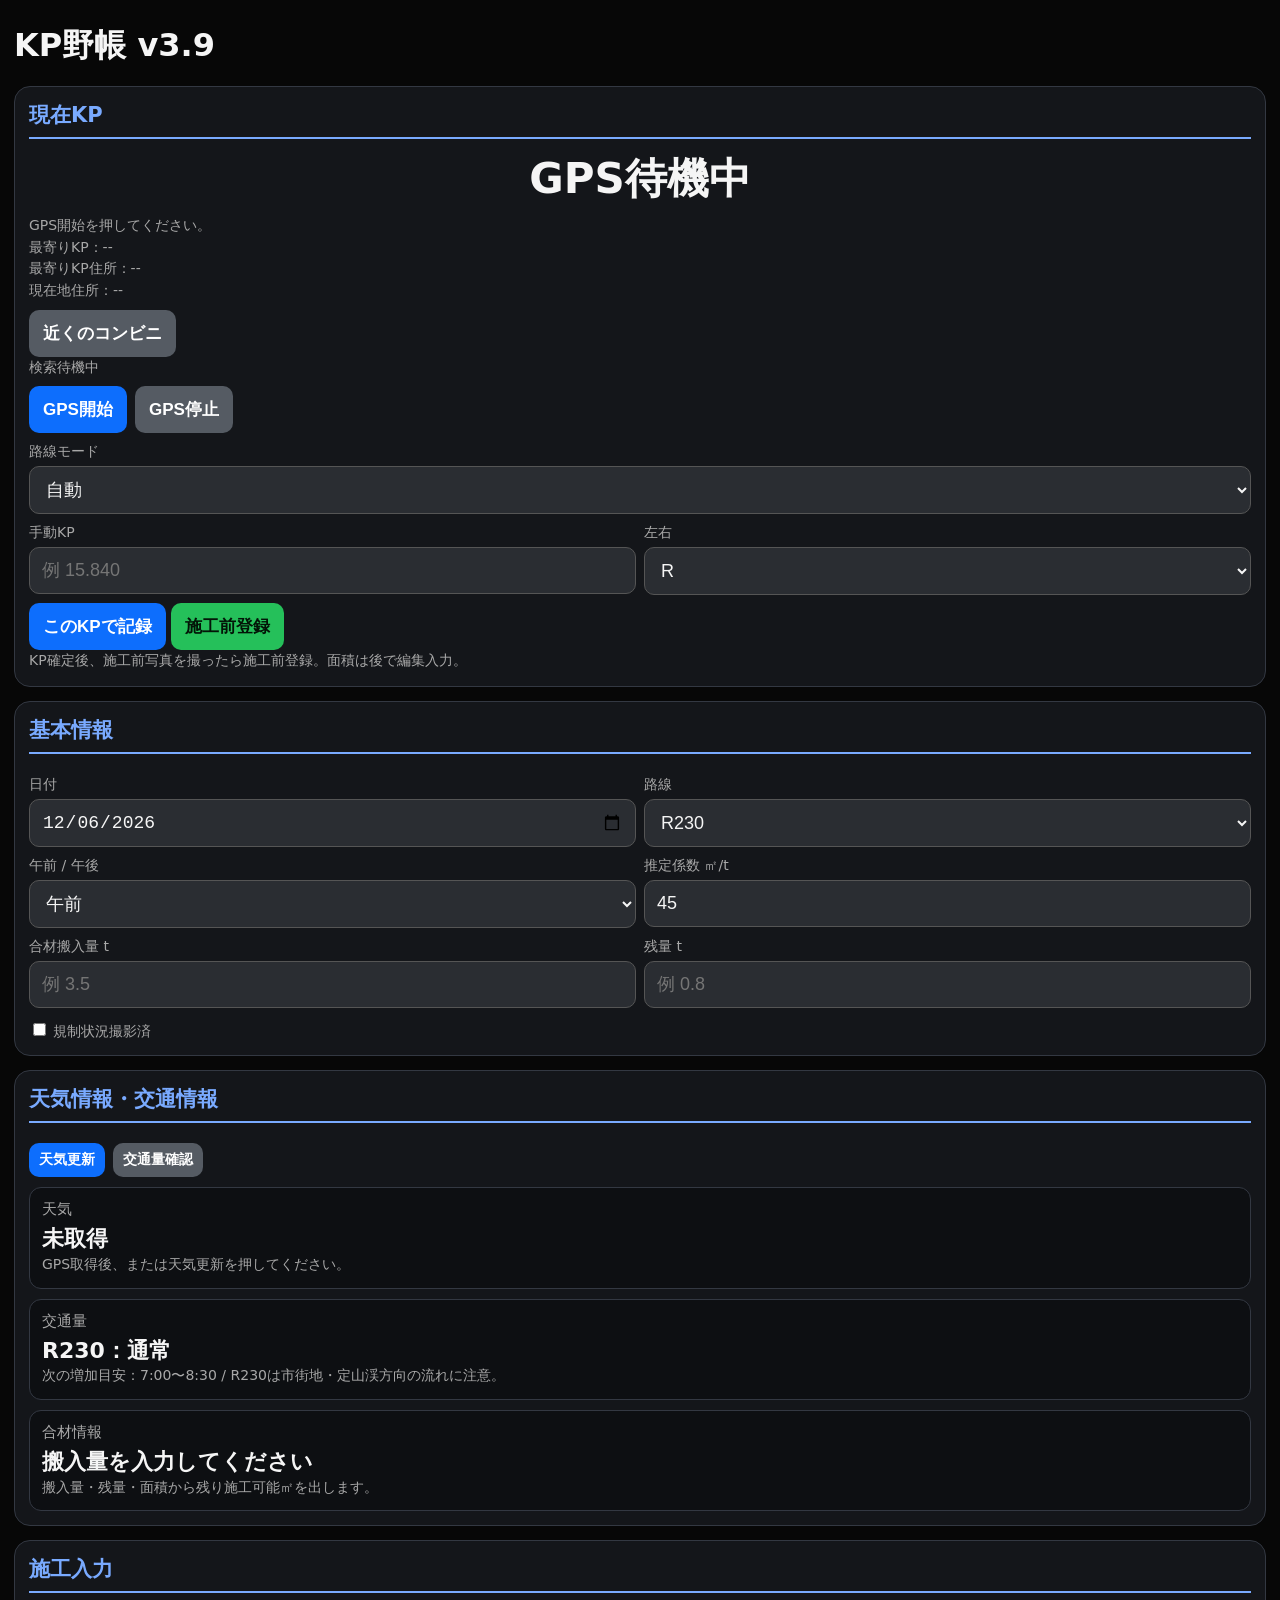
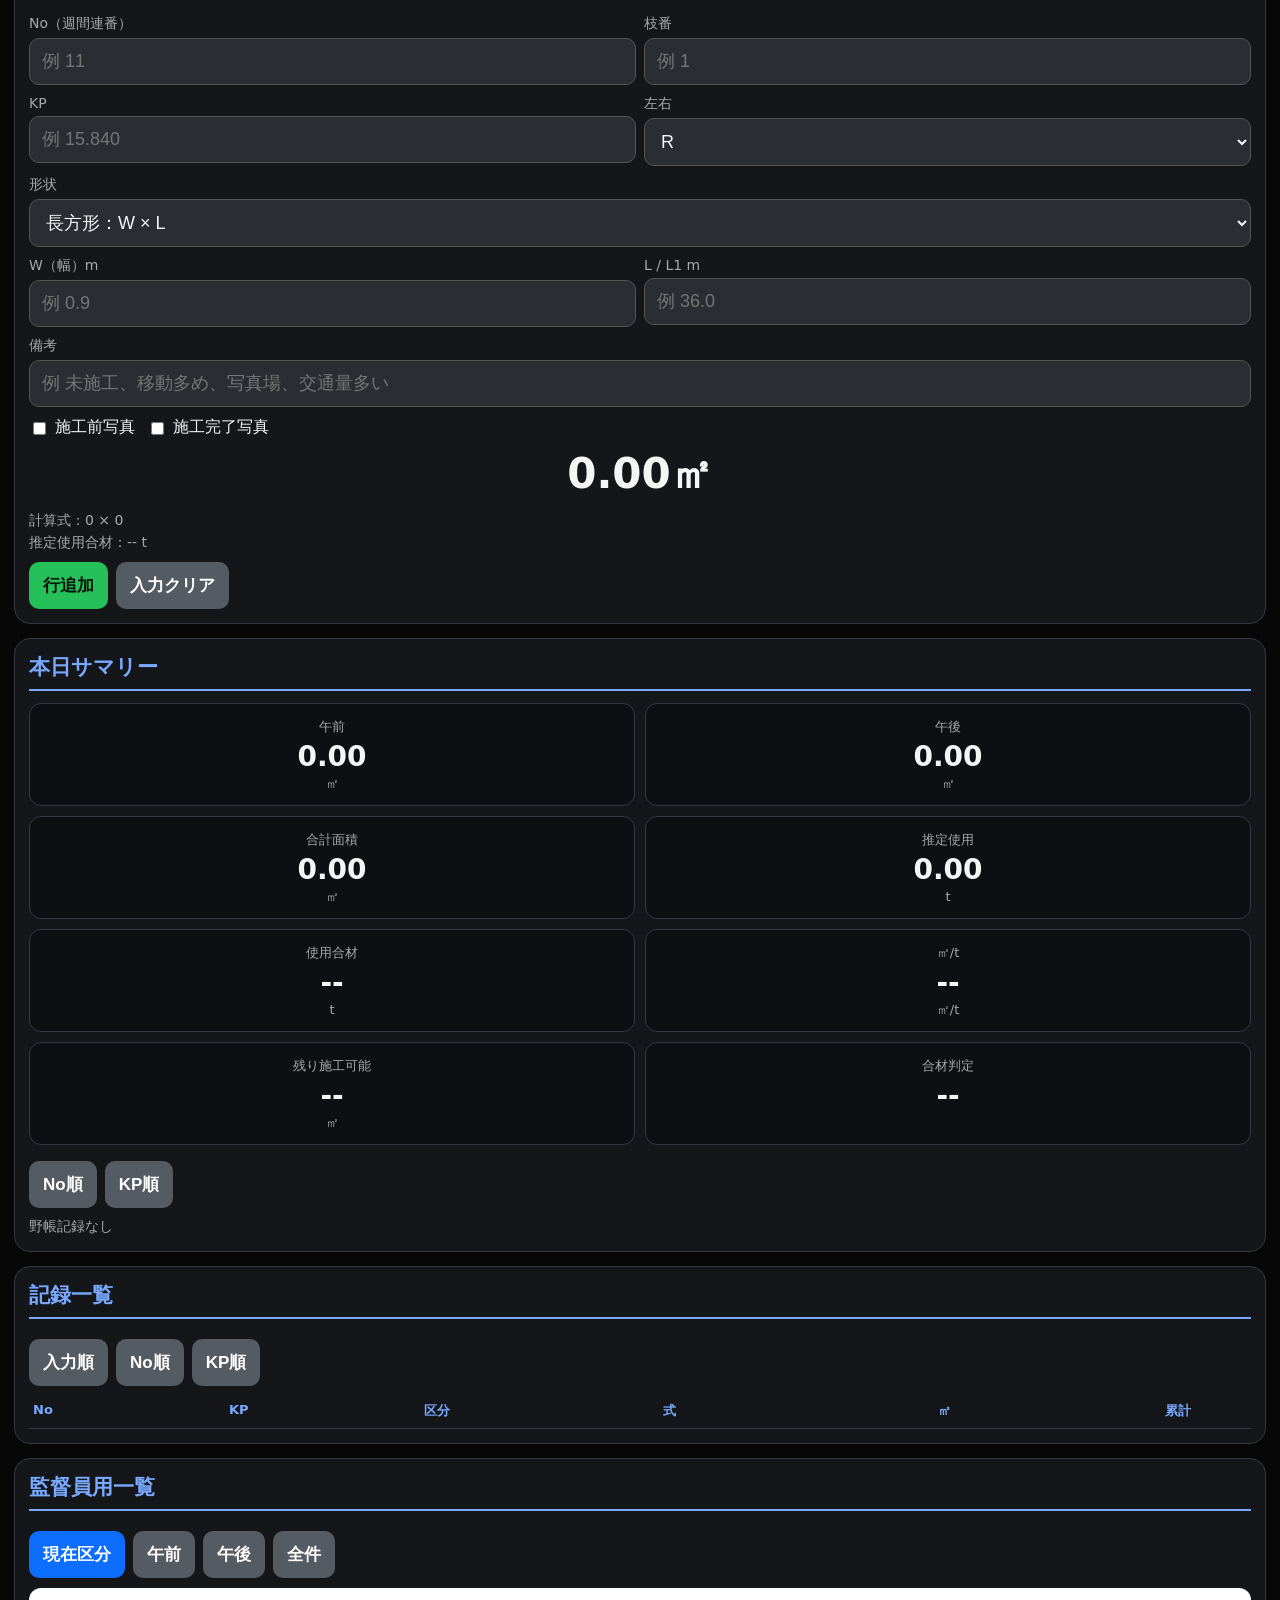
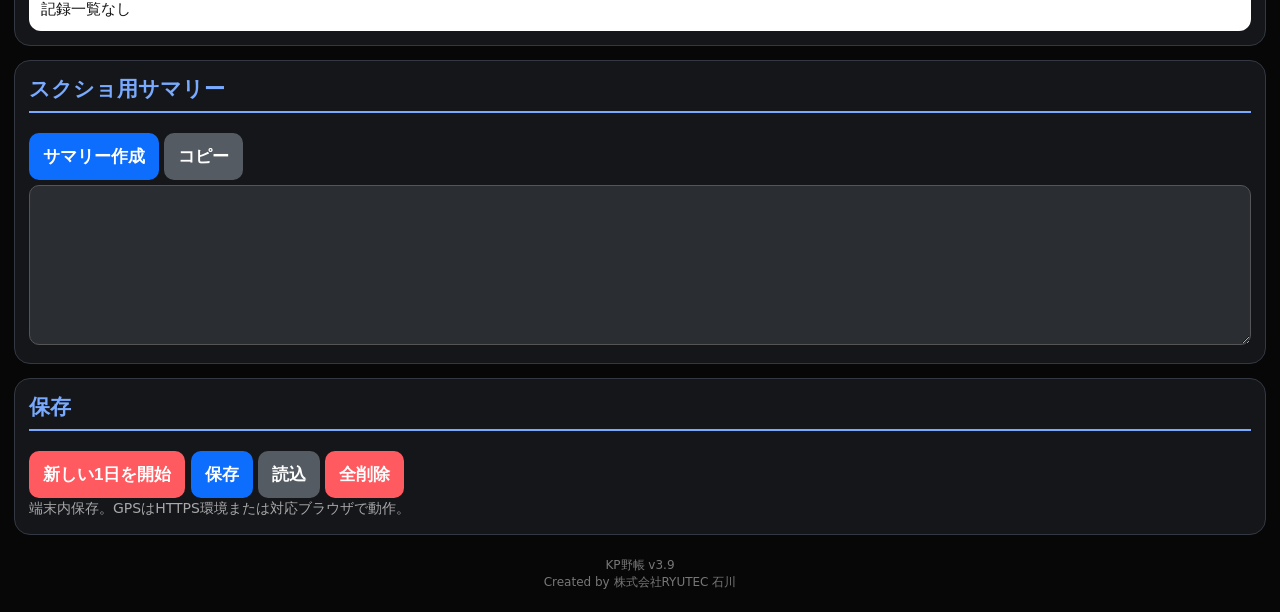
==== index.html @ 040a90b6 "Add manual new day reset for v3.9" ====
<!DOCTYPE html>
<html lang="ja">
<head>
<meta charset="UTF-8">
<meta name="viewport" content="width=device-width, initial-scale=1.0">
<title>KP野帳 v3.9</title>
<style>
:root{
  --bg:#070707; --card:#14161a; --text:#f5f5f5; --muted:#a8a8a8;
  --blue:#79aaff; --green:#25c05a; --red:#ff5a5f; --gray:#555b63; --line:#333842;
  --warn:#f6c343;
}
*{box-sizing:border-box}
body{margin:0;padding:14px;background:var(--bg);color:var(--text);font-family:system-ui,-apple-system,"Segoe UI",sans-serif}
h1{font-size:32px;margin:10px 0 18px}
h2{font-size:21px;color:var(--blue);border-bottom:2px solid var(--blue);padding-bottom:8px;margin:0 0 12px}
.card{background:var(--card);border:1px solid var(--line);border-radius:16px;padding:14px;margin-bottom:14px}
label{display:block;color:var(--muted);font-size:14px;margin-top:10px}
input,select,textarea{width:100%;padding:12px;margin-top:5px;border-radius:10px;border:1px solid #555;background:#2a2d32;color:var(--text);font-size:18px}
button{border:0;border-radius:10px;padding:12px 14px;font-size:17px;font-weight:700;color:#fff;background:#0d6efd;margin-top:8px}
.btn-green{background:var(--green);color:#031407}.btn-red{background:var(--red)}.btn-gray{background:var(--gray)}
.row{display:flex;gap:8px}.row>div{flex:1}
.big{font-size:42px;font-weight:900;text-align:center;margin:8px 0}
.sub{font-size:14px;color:var(--muted);line-height:1.55}
.warn{background:#3a3008;border:1px solid #7e6a12;color:#ffe28a;padding:10px;border-radius:10px;margin-top:8px}
.summary-grid{display:grid;grid-template-columns:1fr 1fr;gap:10px}
.box{background:#0d0f12;border:1px solid var(--line);border-radius:12px;padding:12px;text-align:center}
.box span{font-size:13px;color:var(--muted)}.box b{display:block;font-size:28px;margin-top:4px}
table{width:100%;border-collapse:collapse;font-size:13px;margin-top:8px}
th,td{border-bottom:1px solid var(--line);padding:8px 4px;text-align:left;vertical-align:top}
th{color:var(--blue)}.right{text-align:right}
.credit{text-align:center;color:#777;font-size:12px;margin:22px 0 6px}
textarea{min-height:160px;font-size:14px}

.sheet-toolbar{display:flex;gap:8px;flex-wrap:wrap;margin:8px 0}
.sheet-line{background:#0d0f12;border:1px solid var(--line);border-radius:10px;padding:8px 10px;margin:6px 0;font-size:16px;line-height:1.35}
.sheet-line b{font-size:18px;color:var(--blue)}
.sheet-meta{font-size:13px;color:var(--muted)}

.photo-checks{display:flex;gap:12px;flex-wrap:wrap;margin-top:10px}
.photo-checks label{display:flex;align-items:center;gap:6px;margin-top:0;font-size:16px;color:var(--text)}
.list-photo-checks{margin-top:6px;gap:10px}
.list-photo-checks label{font-size:13px;color:var(--text)}
.photo-badge{display:inline-block;border-radius:8px;padding:2px 6px;font-size:12px;margin-top:4px}
.photo-ok{background:#11391f;color:#8cffaa;border:1px solid #256d39}
.photo-warn{background:#3a3008;color:#ffe28a;border:1px solid #7e6a12}
.photo-ng{background:#3a1111;color:#ffb0b0;border:1px solid #7e2222}

.supervisor-sheet{background:#fff;color:#111;border-radius:12px;padding:12px;margin-top:10px;font-size:15px}
.supervisor-sheet table{color:#111;background:#fff;font-size:14px}
.supervisor-sheet th{color:#111;border-bottom:2px solid #333}
.supervisor-sheet td{border-bottom:1px solid #ddd;color:#111}
.supervisor-title{font-size:20px;font-weight:900;margin-bottom:8px}
.supervisor-total{font-size:22px;font-weight:900;text-align:right;margin-top:10px}
.status-started{background:#112b3a;color:#9ee7ff;border:1px solid #245b78}

.brain-panel{background:#0d0f12;border:1px solid var(--line);border-radius:12px;padding:12px;margin-top:10px}
.brain-title{font-size:15px;color:var(--muted);margin-bottom:5px}
.brain-main{font-size:22px;font-weight:800;line-height:1.35}
.brain-alert{background:#3a3008;border:1px solid #7e6a12;color:#ffe28a;border-radius:10px;padding:8px;margin-top:8px;font-size:15px}
.brain-ok{background:#11391f;border:1px solid #256d39;color:#8cffaa;border-radius:10px;padding:8px;margin-top:8px;font-size:15px}
.small-btn{font-size:14px;padding:8px 10px}
.edit-status{display:none;background:#08233a;border:1px solid #1f6aa5;color:#bfe4ff;padding:10px;border-radius:10px;margin:10px 0;font-weight:700;line-height:1.5}
.edit-status small{display:block;color:#e7f5ff;font-weight:500;margin-top:4px}
.edit-row{outline:2px solid var(--warn);background:#2a250f}
</style>
</head>
<body>

<h1>KP野帳 v3.9</h1>

<div class="card">
  <h2>現在KP</h2>
  <div class="big" id="currentKp">GPS待機中</div>
  <div class="sub" id="gpsInfo">GPS開始を押してください。</div>
  <div class="sub" id="nearestInfo">最寄りKP：--</div>
  <div class="sub" id="nearestAddr">最寄りKP住所：--</div>
  <div class="sub" id="currentAddr">現在地住所：--</div>
  <button class="btn-gray" onclick="findConvenienceStores()">近くのコンビニ</button><div class="sub" id="convResults">検索待機中</div>
  <div id="gpsWarn" class="warn" style="display:none"></div>
  <div class="row">
    <button onclick="startGps()">GPS開始</button>
    <button class="btn-gray" onclick="stopGps()">GPS停止</button>
  </div>
  <label>路線モード</label>
  <select id="routeMode" onchange="saveData(false)">
    <option value="auto">自動</option>
    <option value="R230">R230固定</option>
    <option value="R453">R453固定</option>
  </select>
  <div class="row">
    <div><label>手動KP</label><input id="currentKpInput" type="number" step="0.001" placeholder="例 15.840"></div>
    <div><label>左右</label><select id="currentSide"><option>R</option><option>L</option><option>中央</option><option>-</option></select></div>
  </div>
  <button onclick="useCurrentKp()">このKPで記録</button>
  <button class="btn-green" onclick="startWorkRecord()">施工前登録</button>
  <div class="sub">KP確定後、施工前写真を撮ったら施工前登録。面積は後で編集入力。</div>
</div>

<div class="card">
  <h2>基本情報</h2>
  <div class="row">
    <div><label>日付</label><input id="date" type="date"></div>
    <div><label>路線</label><select id="route" onchange="updateTrafficBrain();saveData(false)"><option>R230</option><option>R453</option><option>その他</option></select></div>
  </div>
  <div class="row">
    <div><label>午前 / 午後</label><select id="session"><option>午前</option><option>午後</option></select></div>
    <div><label>推定係数 ㎡/t</label><input id="rate" type="number" step="0.1" value="45" oninput="calcArea();render();"></div>
  </div>
  <div class="row">
    <div><label>合材搬入量 t</label><input id="inTon" type="number" step="0.01" placeholder="例 3.5" oninput="render()"></div>
    <div><label>残量 t</label><input id="leftTon" type="number" step="0.01" placeholder="例 0.8" oninput="render()"></div>
  </div>
  <label><input id="regPhoto" type="checkbox" style="width:auto"> 規制状況撮影済</label>
</div>

<div class="card">
  <h2>天気情報・交通情報</h2>
  <div class="row">
    <button class="small-btn" onclick="updateWeather()">天気更新</button>
    <button class="btn-gray small-btn" onclick="updateTrafficBrain()">交通量確認</button>
  </div>
  <div class="brain-panel">
    <div class="brain-title">天気</div>
    <div class="brain-main" id="weatherNow">未取得</div>
    <div class="sub" id="weatherHourly">GPS取得後、または天気更新を押してください。</div>
    <div id="weatherAdvice"></div>
  </div>
  <div class="brain-panel">
    <div class="brain-title">交通量</div>
    <div class="brain-main" id="trafficNow">未確認</div>
    <div class="sub" id="trafficAdvice">R230/R453の時間帯目安を表示します。</div>
  </div>
  <div class="brain-panel">
    <div class="brain-title">合材情報</div>
    <div class="brain-main" id="materialBrain">搬入量を入力してください</div>
    <div class="sub" id="materialAdvice">推定使用・搬入量・残量から現状を確認します。</div>
  </div>
</div>

<div class="card">
  <h2>施工入力</h2>
  <div id="editStatus" class="edit-status"></div>
  <div class="row">
    <div><label>No（週間連番）</label><input id="no" type="number" placeholder="例 11"></div>
    <div><label>枝番</label><input id="branch" type="number" placeholder="例 1"></div>
  </div>
  <div class="row">
    <div><label>KP</label><input id="kp" type="number" step="0.001" placeholder="例 15.840"></div>
    <div><label>左右</label><select id="side"><option>R</option><option>L</option><option>中央</option><option>-</option></select></div>
  </div>
  <label>形状</label>
  <select id="shape" onchange="shapeChanged();calcArea();">
    <option value="rect">長方形：W × L</option>
    <option value="trap">台形：W × (L1 + L2) ÷ 2</option>
    <option value="tri">三角形：W × L ÷ 2</option>
    <option value="manual">直接入力</option>
  </select>

  <div id="dimWrap">
    <div class="row">
      <div><label>W（幅）m</label><input id="w" type="number" step="0.01" placeholder="例 0.9" oninput="calcArea()"></div>
      <div><label>L / L1 m</label><input id="l1" type="number" step="0.01" placeholder="例 36.0" oninput="calcArea()"></div>
    </div>
    <div id="l2Wrap"><label>L2 m（台形用）</label><input id="l2" type="number" step="0.01" placeholder="例 2.7" oninput="calcArea()"></div>
  </div>

  <div id="manualWrap" style="display:none">
    <label>面積 ㎡</label><input id="manualArea" type="number" step="0.01" placeholder="例 12.34" oninput="calcArea()">
  </div>

  <label>備考</label><input id="memo" placeholder="例 未施工、移動多め、写真場、交通量多い">
  <div class="photo-checks">
    <label><input id="photoBefore" type="checkbox" style="width:auto"> 施工前写真</label>
    <label><input id="photoAfter" type="checkbox" style="width:auto"> 施工完了写真</label>
  </div>

  <div class="big" id="areaView">0.00㎡</div>
  <div class="sub" id="formulaView">計算式：--</div>
  <div class="sub" id="estView">推定使用合材：-- t</div>

  <div class="row">
    <button class="btn-green" id="addBtn" onclick="addItem()">行追加</button>
    <button class="btn-gray" id="cancelEditBtn" onclick="cancelEdit()" style="display:none">編集取消</button>
    <button class="btn-gray" onclick="clearEntry()">入力クリア</button>
  </div>
</div>

<div class="card">
  <h2>本日サマリー</h2>
  <div class="summary-grid">
    <div class="box"><span>午前</span><b id="amArea">0.00</b><span>㎡</span></div>
    <div class="box"><span>午後</span><b id="pmArea">0.00</b><span>㎡</span></div>
    <div class="box"><span>合計面積</span><b id="totalArea">0.00</b><span>㎡</span></div>
    <div class="box"><span>推定使用</span><b id="estTon">0.00</b><span>t</span></div>
    <div class="box"><span>使用合材</span><b id="usedTon">--</b><span>t</span></div>
    <div class="box"><span>㎡/t</span><b id="m2perTon">--</b><span>㎡/t</span></div>
    <div class="box"><span>残り施工可能</span><b id="remainArea">--</b><span>㎡</span></div>
    <div class="box"><span>合材判定</span><b id="materialJudge">--</b><span></span></div>
  </div>
  <div class="sheet-toolbar">
    <button class="btn-gray" onclick="sortItems('no');makeBigSheet()">No順</button>
    <button class="btn-gray" onclick="sortItems('kp');makeBigSheet()">KP順</button>
  </div>
  <div id="bigSheet" class="sub">野帳記録なし</div>
</div>

<div class="card">
  <h2>記録一覧</h2>
  <div class="row">
    <button class="btn-gray" onclick="sortItems('input')">入力順</button>
    <button class="btn-gray" onclick="sortItems('no')">No順</button>
    <button class="btn-gray" onclick="sortItems('kp')">KP順</button>
  </div>
  <table>
    <thead><tr><th>No</th><th>KP</th><th>区分</th><th>式</th><th class="right">㎡</th><th class="right">累計</th><th></th></tr></thead>
    <tbody id="tbody"></tbody>
  </table>
</div>



<div class="card">
  <h2>監督員用一覧</h2>
  <div class="sheet-toolbar">
    <button onclick="makeSupervisorSheet('current')">現在区分</button>
    <button class="btn-gray" onclick="makeSupervisorSheet('am')">午前</button>
    <button class="btn-gray" onclick="makeSupervisorSheet('pm')">午後</button>
    <button class="btn-gray" onclick="makeSupervisorSheet('all')">全件</button>
  </div>
  <div id="supervisorSheet" class="supervisor-sheet">記録一覧なし</div>
</div>

<div class="card">
  <h2>スクショ用サマリー</h2>
  <button onclick="makeSummary()">サマリー作成</button>
  <button class="btn-gray" onclick="copySummary()">コピー</button>
  <textarea id="summaryText"></textarea>
</div>

<div class="card">
  <h2>保存</h2>
  <button class="btn-red" onclick="startNewDay()">新しい1日を開始</button>
  <button onclick="saveData()">保存</button>
  <button class="btn-gray" onclick="loadData()">読込</button>
  <button class="btn-red" onclick="resetData()">全削除</button>
  <div class="sub">端末内保存。GPSはHTTPS環境または対応ブラウザで動作。</div>
</div>

<div class="credit">
  KP野帳 v3.9<br>
  Created by 株式会社RYUTEC 石川
</div>

<script>
// =========================
// KP座標データ
// ここに前に動いたKPアプリの byRoute データを貼る
// 形式例：{kp: 10.78, lat: 43.000000, lon: 141.000000}
// =========================
const byRoute = {"国道230号":[{"kp":0.0,"lat":43.06191110999998,"lon":141.3509421,"addr":"札幌市中央区北一条西"},{"kp":0.1,"lat":43.06175111,"lon":141.3497342,"addr":"札幌市中央区北一条西"},{"kp":0.2,"lat":43.0615781,"lon":141.3485293,"addr":"札幌市中央区北一条西"},{"kp":0.3,"lat":43.06142009999999,"lon":141.3473204,"addr":"札幌市中央区北一条西"},{"kp":0.4,"lat":43.06126008999998,"lon":141.3461125,"addr":"札幌市中央区北一条西"},{"kp":0.5,"lat":43.06116307999999,"lon":141.3449117,"addr":"札幌市中央区北一条西"},{"kp":0.6,"lat":43.06100007999997,"lon":141.3437038,"addr":"札幌市中央区北一条西"},{"kp":0.7,"lat":43.06084307999997,"lon":141.3424949,"addr":"札幌市中央区北一条西"},{"kp":0.8,"lat":43.06065707000001,"lon":141.341294,"addr":"札幌市中央区北一条西"},{"kp":0.9,"lat":43.06010513000003,"lon":141.341035,"addr":"札幌市中央区北一条西"},{"kp":1.0,"lat":43.05933321999999,"lon":141.341234,"addr":"札幌市中央区大通西"},{"kp":1.1,"lat":43.05843631,"lon":141.3412981,"addr":"札幌市中央区大通西"},{"kp":1.2,"lat":43.05754740999999,"lon":141.3414881,"addr":"札幌市中央区南一条西"},{"kp":1.3,"lat":43.05666050999999,"lon":141.3416991,"addr":"札幌市中央区南一条西"},{"kp":1.4,"lat":43.05577461000003,"lon":141.3419141,"addr":"札幌市中央区南二条西"},{"kp":1.5,"lat":43.05488670999998,"lon":141.3421192,"addr":"札幌市中央区南三条西"},{"kp":1.6,"lat":43.0539928,"lon":141.3422632,"addr":"札幌市中央区南四条西"},{"kp":1.7,"lat":43.05309790000002,"lon":141.3423902,"addr":"札幌市中央区南五条西"},{"kp":1.8,"lat":43.05219999999999,"lon":141.3424703,"addr":"札幌市中央区南六条西"},{"kp":1.9,"lat":43.05134709,"lon":141.3423623,"addr":"札幌市中央区南六条西"},{"kp":2.0,"lat":43.05087414,"lon":141.3424043,"addr":"札幌市中央区南七条西"},{"kp":2.1,"lat":43.04952829,"lon":141.3425504,"addr":"札幌市中央区南八条西"},{"kp":2.2,"lat":43.04863238000001,"lon":141.3426534,"addr":"札幌市中央区南八条西"},{"kp":2.3,"lat":43.04773448000002,"lon":141.3427425,"addr":"札幌市中央区南九条西"},{"kp":2.4,"lat":43.04683757999999,"lon":141.3428424999999,"addr":"札幌市中央区南九条西"},{"kp":2.5,"lat":43.04593968,"lon":141.3429435,"addr":"札幌市中央区南十条西"},{"kp":2.6,"lat":43.04504378000001,"lon":141.3430605,"addr":"札幌市中央区南十一条西"},{"kp":2.7,"lat":43.04414987000003,"lon":141.3431976,"addr":"札幌市中央区南十一条西"},{"kp":2.8,"lat":43.04325397,"lon":141.3433106,"addr":"札幌市中央区南十二条西"},{"kp":2.9,"lat":43.04235707000001,"lon":141.3434266,"addr":"札幌市中央区南十三条西"},{"kp":3.0,"lat":43.04189111999999,"lon":141.3434867,"addr":"札幌市中央区南十三条西"},{"kp":3.1,"lat":43.04054526999998,"lon":141.3436427000001,"addr":"札幌市中央区南十四条西"},{"kp":3.2,"lat":43.03964835999999,"lon":141.3437487,"addr":"札幌市中央区南十五条西"},{"kp":3.3,"lat":43.03875246000001,"lon":141.3438678,"addr":"札幌市中央区南十五条西"},{"kp":3.4,"lat":43.03785755999998,"lon":141.3439948,"addr":"札幌市中央区南十六条西"},{"kp":3.5,"lat":43.03696065999999,"lon":141.3441047999999,"addr":"札幌市中央区南十七条西"},{"kp":3.6,"lat":43.03606376000001,"lon":141.3442079,"addr":"札幌市中央区南十七条西"},{"kp":3.7,"lat":43.03516784999998,"lon":141.3443239,"addr":"札幌市中央区南十八条西"},{"kp":3.8,"lat":43.03427295,"lon":141.3444429,"addr":"札幌市中央区南十九条西"},{"kp":3.9,"lat":43.03337605,"lon":141.344549,"addr":"札幌市中央区南十九条西"},{"kp":4.0,"lat":43.03248314999998,"lon":141.344665,"addr":"札幌市中央区南二十条西"},{"kp":4.1,"lat":43.03158725,"lon":141.344772,"addr":"札幌市中央区南二十一条西"},{"kp":4.2,"lat":43.03069134000001,"lon":141.3448981000001,"addr":"札幌市中央区南二十一条西"},{"kp":4.3,"lat":43.02979543999999,"lon":141.3450061,"addr":"札幌市中央区南二十二条西"},{"kp":4.4,"lat":43.02889954,"lon":141.3451281,"addr":"札幌市中央区南二十三条西"},{"kp":4.5,"lat":43.02800364000001,"lon":141.3452472,"addr":"札幌市中央区南二十三条西"},{"kp":4.6,"lat":43.02710673000002,"lon":141.3453482,"addr":"札幌市中央区南二十四条西"},{"kp":4.7,"lat":43.02620982999999,"lon":141.3454542,"addr":"札幌市中央区南二十五条西"},{"kp":4.8,"lat":43.02531293000001,"lon":141.3455662,"addr":"札幌市中央区南二十五条西"},{"kp":4.9,"lat":43.02441702999998,"lon":141.3456773,"addr":"札幌市中央区南二十六条西"},{"kp":5.0,"lat":43.02353311999998,"lon":141.3457843,"addr":"札幌市中央区南二十七条西"},{"kp":5.1,"lat":43.02263622,"lon":141.3458963,"addr":"札幌市中央区南二十七条西"},{"kp":5.2,"lat":43.02174032000001,"lon":141.3460083999999,"addr":"札幌市中央区南二十八条西"},{"kp":5.3,"lat":43.02084342000002,"lon":141.3461094,"addr":"札幌市中央区南二十九条西"},{"kp":5.4,"lat":43.01994651999999,"lon":141.3462154,"addr":"札幌市中央区南二十九条西"},{"kp":5.5,"lat":43.01905061,"lon":141.3463345,"addr":"札幌市中央区南三十条西"},{"kp":5.6,"lat":43.01815371000001,"lon":141.3464395,"addr":"札幌市中央区南三十条西"},{"kp":5.7,"lat":43.01725780999999,"lon":141.3465585,"addr":"札幌市中央区南三十条西"},{"kp":5.8,"lat":43.01636191,"lon":141.3466746,"addr":"札幌市南区南三十一条西"},{"kp":5.9,"lat":43.01546700000002,"lon":141.3467986,"addr":"札幌市南区南三十二条西"},{"kp":6.0,"lat":43.01500004999999,"lon":141.3467936,"addr":"札幌市南区南三十三条西"},{"kp":6.1,"lat":43.01369819000003,"lon":141.3463177,"addr":"札幌市南区南三十三条西"},{"kp":6.2,"lat":43.01282127000001,"lon":141.3460378,"addr":"札幌市南区南三十四条西"},{"kp":6.3,"lat":43.01194636,"lon":141.3457498,"addr":"札幌市南区南三十四条西"},{"kp":6.4,"lat":43.01107145,"lon":141.3454619000001,"addr":"札幌市南区南三十五条西"},{"kp":6.5,"lat":43.01019853999999,"lon":141.345164,"addr":"札幌市南区南三十五条西"},{"kp":6.6,"lat":43.00932562999999,"lon":141.344867,"addr":"札幌市南区南三十六条西"},{"kp":6.7,"lat":43.00844971999998,"lon":141.3445811,"addr":"札幌市南区南三十七条西"},{"kp":6.8,"lat":43.00757680000002,"lon":141.3442822,"addr":"札幌市南区南三十七条西"},{"kp":6.9,"lat":43.00670189000001,"lon":141.3439932,"addr":"札幌市南区南三十七条西"},{"kp":7.0,"lat":43.00583398000002,"lon":141.3437143,"addr":"札幌市南区南三十八条西"},{"kp":7.1,"lat":43.00495906999997,"lon":141.3434244,"addr":"札幌市南区南三十九条西"},{"kp":7.2,"lat":43.00408816000002,"lon":141.3431204,"addr":"札幌市南区南三十九条西"},{"kp":7.3,"lat":43.00330023000001,"lon":141.3425495,"addr":"札幌市南区川沿一条"},{"kp":7.4,"lat":43.00268828000002,"lon":141.3416556,"addr":"札幌市南区川沿一条"},{"kp":7.5,"lat":43.00204534000002,"lon":141.3408317,"addr":"札幌市南区川沿一条"},{"kp":7.6,"lat":43.00142339000004,"lon":141.3399458,"addr":"札幌市南区川沿一条"},{"kp":7.7,"lat":43.00078644000001,"lon":141.3390799,"addr":"札幌市南区川沿一条"},{"kp":7.8,"lat":43.0000675,"lon":141.338344,"addr":"札幌市南区川沿一条"},{"kp":7.9,"lat":42.99929858,"lon":141.3377061,"addr":"札幌市南区川沿一条"},{"kp":8.0,"lat":42.99849964999997,"lon":141.3371882,"addr":"札幌市南区川沿二条"},{"kp":8.1,"lat":42.99765773000001,"lon":141.3367533,"addr":"札幌市南区川沿二条"},{"kp":8.2,"lat":42.99679682,"lon":141.3363953,"addr":"札幌市南区川沿三条"},{"kp":8.3,"lat":42.99593390999999,"lon":141.3360464,"addr":"札幌市南区川沿三条"},{"kp":8.4,"lat":42.99505999000002,"lon":141.3357525,"addr":"札幌市南区川沿四条"},{"kp":8.5,"lat":42.99418607999998,"lon":141.3354584999999,"addr":"札幌市南区川沿四条"},{"kp":8.6,"lat":42.99333216999999,"lon":141.3351066,"addr":"札幌市南区川沿五条"},{"kp":8.7,"lat":42.99245726000002,"lon":141.3348157,"addr":"札幌市南区川沿五条"},{"kp":8.8,"lat":42.99158135,"lon":141.3345347,"addr":"札幌市南区川沿五条"},{"kp":8.9,"lat":42.99069444000001,"lon":141.3343258,"addr":"札幌市南区川沿六条"},{"kp":9.0,"lat":42.99021648999999,"lon":141.3342648,"addr":"札幌市南区川沿六条"},{"kp":9.1,"lat":42.98886763000002,"lon":141.3343119,"addr":"札幌市南区川沿六条"},{"kp":9.2,"lat":42.98797473,"lon":141.3344609,"addr":"札幌市南区川沿六条"},{"kp":9.3,"lat":42.98708883,"lon":141.3346829,"addr":"札幌市南区川沿八条"},{"kp":9.4,"lat":42.98620493000001,"lon":141.3349139,"addr":"札幌市南区川沿八条"},{"kp":9.5,"lat":42.98532003000001,"lon":141.335136,"addr":"札幌市南区川沿九条"},{"kp":9.6,"lat":42.98443212000001,"lon":141.335338,"addr":"札幌市南区川沿十条"},{"kp":9.7,"lat":42.98354622000001,"lon":141.335551,"addr":"札幌市南区川沿十条"},{"kp":9.8,"lat":42.98265832,"lon":141.335754,"addr":"札幌市南区川沿十一条"},{"kp":9.9,"lat":42.98177342000001,"lon":141.33598,"addr":"札幌市南区川沿十一条"},{"kp":10.0,"lat":42.98130147000001,"lon":141.3360941,"addr":"札幌市南区川沿十二条"},{"kp":10.1,"lat":42.97997362000001,"lon":141.3364291,"addr":"札幌市南区川沿十二条"},{"kp":10.2,"lat":42.97908772000001,"lon":141.3366491,"addr":"札幌市南区川沿十三条"},{"kp":10.3,"lat":42.97818982000002,"lon":141.3367032,"addr":"札幌市南区川沿十四条"},{"kp":10.4,"lat":42.97729991000001,"lon":141.3365462,"addr":"札幌市南区川沿十四条"},{"kp":10.5,"lat":42.97645699000001,"lon":141.3361203,"addr":"札幌市南区川沿十五条"},{"kp":10.6,"lat":42.97562006999999,"lon":141.3356684,"addr":"札幌市南区川沿十五条"},{"kp":10.7,"lat":42.97477915000003,"lon":141.3352324,"addr":"札幌市南区川沿十六条"},{"kp":10.8,"lat":42.97393924000001,"lon":141.3347915,"addr":"札幌市南区川沿十六条"},{"kp":10.9,"lat":42.97309432,"lon":141.3343716,"addr":"札幌市南区川沿十七条"},{"kp":11.0,"lat":42.9722664,"lon":141.3339387,"addr":"札幌市南区川沿十八条"},{"kp":11.1,"lat":42.97142647999997,"lon":141.3334997,"addr":"札幌市南区川沿十八条"},{"kp":11.2,"lat":42.97058556999998,"lon":141.3330608,"addr":"札幌市南区川沿十八条"},{"kp":11.3,"lat":42.96973865000001,"lon":141.3326459,"addr":"札幌市石山大橋"},{"kp":11.4,"lat":42.96889572999997,"lon":141.332217,"addr":"札幌市石山大橋"},{"kp":11.5,"lat":42.96807080999998,"lon":141.331737,"addr":"札幌市南区石山一条"},{"kp":11.6,"lat":42.96739787000001,"lon":141.3309331,"addr":"札幌市南区石山一条"},{"kp":11.7,"lat":42.96692289999997,"lon":141.3299022,"addr":"札幌市南区石山一条"},{"kp":11.8,"lat":42.96662091,"lon":141.3287473000001,"addr":"札幌市南区石山一条"},{"kp":11.9,"lat":42.96631892999999,"lon":141.3275925,"addr":"札幌市南区石山一条"},{"kp":12.0,"lat":42.96587595999999,"lon":141.3265766,"addr":"札幌市南区石山一条"},{"kp":12.1,"lat":42.96521001000001,"lon":141.3257557,"addr":"札幌市南区石山一条"},{"kp":12.2,"lat":42.96449508000001,"lon":141.3250108,"addr":"札幌市南区石山一条"},{"kp":12.3,"lat":42.96378414000002,"lon":141.3242599,"addr":"札幌市南区石山一条"},{"kp":12.4,"lat":42.96322418000001,"lon":141.323309,"addr":"札幌市南区石山一条"},{"kp":12.5,"lat":42.9628622,"lon":141.3221891,"addr":"札幌市南区石山一条"},{"kp":12.6,"lat":42.96258520999998,"lon":141.3210322,"addr":"札幌市南区石山一条"},{"kp":12.7,"lat":42.96225023,"lon":141.3198953,"addr":"札幌市南区石山一条"},{"kp":12.8,"lat":42.96191424000001,"lon":141.3187574,"addr":"札幌市南区石山一条"},{"kp":12.9,"lat":42.96161425000002,"lon":141.3176025,"addr":"札幌市南区石山一条"},{"kp":13.0,"lat":42.96152925000002,"lon":141.3169736,"addr":"札幌市南区石山一条"},{"kp":13.1,"lat":42.96131723999998,"lon":141.3151577,"addr":"札幌市南区石山一条"},{"kp":13.2,"lat":42.96116123999998,"lon":141.3139508,"addr":"札幌市南区石山一条"},{"kp":13.3,"lat":42.96102122999999,"lon":141.3127399,"addr":"札幌市南区石山一条"},{"kp":13.4,"lat":42.96101121,"lon":141.311516,"addr":"札幌市南区藤野二条"},{"kp":13.5,"lat":42.96103619000003,"lon":141.3102901,"addr":"札幌市南区藤野二条"},{"kp":13.6,"lat":42.96110515999998,"lon":141.3090682,"addr":"札幌市南区藤野二条"},{"kp":13.7,"lat":42.96116212999998,"lon":141.3078453,"addr":"札幌市南区藤野二条"},{"kp":13.8,"lat":42.96121411,"lon":141.3066214,"addr":"札幌市南区藤野二条"},{"kp":13.9,"lat":42.96128408,"lon":141.3053995,"addr":"札幌市南区藤野二条"},{"kp":14.0,"lat":42.96131806000001,"lon":141.3047736,"addr":"札幌市南区藤野二条"},{"kp":14.1,"lat":42.96139701999999,"lon":141.3029387,"addr":"札幌市南区藤野二条"},{"kp":14.2,"lat":42.96144199999999,"lon":141.3017138,"addr":"札幌市南区藤野二条"},{"kp":14.3,"lat":42.96150097,"lon":141.3004909,"addr":"札幌市南区藤野二条"},{"kp":14.4,"lat":42.96156894000002,"lon":141.299269,"addr":"札幌市南区藤野二条"},{"kp":14.5,"lat":42.96161190999998,"lon":141.2980451,"addr":"札幌市南区藤野二条"},{"kp":14.6,"lat":42.96167288999999,"lon":141.2968222,"addr":"札幌市南区藤野二条"},{"kp":14.7,"lat":42.96173686000001,"lon":141.2956003,"addr":"札幌市南区藤野二条"},{"kp":14.8,"lat":42.96179583000001,"lon":141.2943774,"addr":"札幌市南区藤野二条"},{"kp":14.9,"lat":42.96183780000001,"lon":141.2931525,"addr":"札幌市南区藤野二条"},{"kp":15.0,"lat":42.96189178,"lon":141.2919346,"addr":"札幌市南区藤野二条"},{"kp":15.1,"lat":42.96196274999999,"lon":141.2907127,"addr":"札幌市南区藤野二条"},{"kp":15.2,"lat":42.96202071999999,"lon":141.2894908,"addr":"札幌市南区藤野二条"},{"kp":15.3,"lat":42.96207569000003,"lon":141.2882679,"addr":"札幌市南区藤野二条"},{"kp":15.4,"lat":42.96205367,"lon":141.287043,"addr":"札幌市南区藤野二条"},{"kp":15.5,"lat":42.96188567000001,"lon":141.2858481,"addr":"札幌市南区藤野二条"},{"kp":15.6,"lat":42.96163368000003,"lon":141.2846722,"addr":"札幌市南区藤野二条"},{"kp":15.7,"lat":42.96132168999999,"lon":141.2835223,"addr":"札幌市南区藤野二条"},{"kp":15.8,"lat":42.96105969999998,"lon":141.2823505,"addr":"札幌市南区藤野二条"},{"kp":15.9,"lat":42.96091269,"lon":141.2811476,"addr":"札幌市南区藤野二条"},{"kp":16.0,"lat":42.96090167000001,"lon":141.2799847,"addr":"札幌市南区藤野二条"},{"kp":16.1,"lat":42.96099964,"lon":141.2787668,"addr":"札幌市南区藤野二条"},{"kp":16.2,"lat":42.96109961,"lon":141.2775479,"addr":"札幌市南区藤野二条"},{"kp":16.3,"lat":42.96120158,"lon":141.276331,"addr":"札幌市南区藤野二条"},{"kp":16.4,"lat":42.96130755000002,"lon":141.275113,"addr":"札幌市南区藤野二条"},{"kp":16.5,"lat":42.96139650999999,"lon":141.2738941,"addr":"札幌市南区藤野二条"},{"kp":16.6,"lat":42.96150148,"lon":141.2726772,"addr":"札幌市南区藤野二条"},{"kp":16.7,"lat":42.96159445000001,"lon":141.2714583,"addr":"札幌市南区簾舞二条"},{"kp":16.8,"lat":42.96170542,"lon":141.2702414,"addr":"札幌市南区簾舞二条"},{"kp":16.9,"lat":42.96181139000002,"lon":141.2690245,"addr":"札幌市南区簾舞二条"},{"kp":17.0,"lat":42.96186637000001,"lon":141.2682806,"addr":"札幌市南区簾舞二条"},{"kp":17.1,"lat":42.96200732000001,"lon":141.2664527,"addr":"札幌市南区簾舞二条"},{"kp":17.2,"lat":42.96202629999998,"lon":141.2652308,"addr":"札幌市南区簾舞二条"},{"kp":17.3,"lat":42.96188528999998,"lon":141.2640199,"addr":"札幌市南区簾舞二条"},{"kp":17.4,"lat":42.96170629,"lon":141.262819,"addr":"札幌市南区簾舞二条"},{"kp":17.5,"lat":42.96152529000001,"lon":141.2616182,"addr":"札幌市南区簾舞二条"},{"kp":17.6,"lat":42.96135928000003,"lon":141.2604143,"addr":"札幌市南区簾舞二条"},{"kp":17.7,"lat":42.96117928,"lon":141.2592134,"addr":"札幌市南区簾舞二条"},{"kp":17.8,"lat":42.96098627999997,"lon":141.2580155,"addr":"札幌市南区簾舞二条"},{"kp":17.9,"lat":42.96068329000001,"lon":141.2568646,"addr":"札幌市南区簾舞"},{"kp":18.0,"lat":42.96024632000002,"lon":141.2559177,"addr":"札幌市南区簾舞"},{"kp":18.1,"lat":42.95970037000001,"lon":141.2549448,"addr":"札幌市南区簾舞"},{"kp":18.2,"lat":42.95911241,"lon":141.2540169,"addr":"札幌市南区簾舞"},{"kp":18.3,"lat":42.95852945999997,"lon":141.253083,"addr":"札幌市南区簾舞"},{"kp":18.4,"lat":42.95794649999998,"lon":141.2521491,"addr":"札幌市南区簾舞"},{"kp":18.5,"lat":42.95735855000002,"lon":141.2512212,"addr":"札幌市南区簾舞"},{"kp":18.6,"lat":42.95677359999998,"lon":141.2502883,"addr":"札幌市南区簾舞"},{"kp":18.7,"lat":42.95624064,"lon":141.2493014,"addr":"札幌市南区簾舞"},{"kp":18.8,"lat":42.95584966000003,"lon":141.2482025,"addr":"札幌市南区簾舞"},{"kp":18.9,"lat":42.95562766000001,"lon":141.2470166,"addr":"札幌市板割沢橋"},{"kp":19.0,"lat":42.95557766000002,"lon":141.2463887,"addr":"札幌市南区簾舞"},{"kp":19.1,"lat":42.95564362000001,"lon":141.2445568,"addr":"札幌市南区簾舞"},{"kp":19.2,"lat":42.95578358,"lon":141.2433459,"addr":"札幌市南区豊滝"},{"kp":19.3,"lat":42.95593453999998,"lon":141.242138,"addr":"札幌市中の沢橋"},{"kp":19.4,"lat":42.95607950999998,"lon":141.2409281,"addr":"札幌市中の沢橋"},{"kp":19.5,"lat":42.95622446999999,"lon":141.2397192,"addr":"札幌市南区豊滝"},{"kp":19.6,"lat":42.95637243,"lon":141.2385103,"addr":"札幌市南区豊滝"},{"kp":19.7,"lat":42.95652039999997,"lon":141.2373014,"addr":"札幌市南区豊滝"},{"kp":19.8,"lat":42.95666435999997,"lon":141.2360915,"addr":"札幌市南区豊滝"},{"kp":19.9,"lat":42.95680732000001,"lon":141.2348806,"addr":"札幌市新盤の沢橋"},{"kp":20.0,"lat":42.95689429999997,"lon":141.2341926,"addr":"札幌市南区豊滝"},{"kp":20.1,"lat":42.95731123000002,"lon":141.2324468,"addr":"札幌市南区豊滝"},{"kp":20.2,"lat":42.95761418000002,"lon":141.2312929,"addr":"札幌市南区豊滝"},{"kp":20.3,"lat":42.95792612000001,"lon":141.2301429,"addr":"札幌市南区豊滝"},{"kp":20.4,"lat":42.95831706000003,"lon":141.22904,"addr":"札幌市南区豊滝"},{"kp":20.5,"lat":42.95883198999999,"lon":141.2280361,"addr":"札幌市南区小金湯"},{"kp":20.6,"lat":42.95936090999999,"lon":141.2270441,"addr":"札幌市南区小金湯"},{"kp":20.7,"lat":42.95989784,"lon":141.2260602,"addr":"札幌市南区小金湯"},{"kp":20.8,"lat":42.96043475999998,"lon":141.2250762,"addr":"札幌市南区小金湯"},{"kp":20.9,"lat":42.96097069,"lon":141.2240923,"addr":"札幌市南区小金湯"},{"kp":21.0,"lat":42.96153761999999,"lon":141.2232793,"addr":"札幌市南区小金湯"},{"kp":21.1,"lat":42.96226552999998,"lon":141.2225994,"addr":"札幌市南区小金湯"},{"kp":21.2,"lat":42.96305543,"lon":141.2220144,"addr":"札幌市南区小金湯"},{"kp":21.3,"lat":42.96386632999998,"lon":141.2214804,"addr":"札幌市南区小金湯"},{"kp":21.4,"lat":42.96467324,"lon":141.2209374000001,"addr":"札幌市南区小金湯"},{"kp":21.5,"lat":42.96538315000002,"lon":141.2201924,"addr":"札幌市南区小金湯"},{"kp":21.6,"lat":42.96594406999999,"lon":141.2192425,"addr":"札幌市南区小金湯"},{"kp":21.7,"lat":42.96639701000002,"lon":141.2181835,"addr":"札幌市南区小金湯"},{"kp":21.8,"lat":42.96684794,"lon":141.2171216,"addr":"札幌市南区小金湯"},{"kp":21.9,"lat":42.96727588,"lon":141.2160487,"addr":"札幌市南区小金湯"},{"kp":22.0,"lat":42.96757382999999,"lon":141.2153607,"addr":"札幌市南区小金湯"},{"kp":22.1,"lat":42.96826673,"lon":141.2137818,"addr":"札幌市南区小金湯"},{"kp":22.2,"lat":42.96872165999999,"lon":141.2127249,"addr":"札幌市南区小金湯"},{"kp":22.3,"lat":42.96916160000003,"lon":141.211655,"addr":"札幌市南区小金湯"},{"kp":22.4,"lat":42.96954254000001,"lon":141.210547,"addr":"札幌市南区小金湯"},{"kp":22.5,"lat":42.9697255,"lon":141.2093501,"addr":"札幌市南区小金湯"},{"kp":22.6,"lat":42.96972347999999,"lon":141.2084762,"addr":"札幌市南区小金湯"},{"kp":23.0,"lat":42.96965047999998,"lon":141.2078712,"addr":"札幌市南区小金湯"},{"kp":23.1,"lat":42.96935549,"lon":141.2067164,"addr":"札幌市南区小金湯"},{"kp":23.2,"lat":42.96901451000001,"lon":141.2055815,"addr":"札幌市南区小金湯"},{"kp":23.3,"lat":42.96869351999999,"lon":141.2044366,"addr":"札幌市南区小金湯"},{"kp":23.4,"lat":42.96851252,"lon":141.2032377,"addr":"札幌市南区小金湯"},{"kp":23.5,"lat":42.96836451000002,"lon":141.2020288,"addr":"札幌市南区定山渓"},{"kp":23.6,"lat":42.96822550999999,"lon":141.2008179,"addr":"札幌市南区定山渓"},{"kp":23.7,"lat":42.96809949999999,"lon":141.199604,"addr":"札幌市南区定山渓"},{"kp":23.8,"lat":42.96804848000001,"lon":141.1983811,"addr":"札幌市南区定山渓"},{"kp":23.9,"lat":42.96811345999999,"lon":141.1971592,"addr":"札幌市南区定山渓"},{"kp":24.0,"lat":42.96819743999998,"lon":141.1965563,"addr":"札幌市南区定山渓"},{"kp":24.1,"lat":42.96849237000001,"lon":141.1947624,"addr":"札幌市南区定山渓"},{"kp":24.2,"lat":42.96876932000002,"lon":141.1935975,"addr":"札幌市南区定山渓"},{"kp":24.3,"lat":42.96908726999999,"lon":141.1924506,"addr":"札幌市南区定山渓"},{"kp":24.4,"lat":42.96943120999999,"lon":141.1913176,"addr":"札幌市南区定山渓"},{"kp":24.5,"lat":42.96974716,"lon":141.1901707,"addr":"札幌市南区定山渓"},{"kp":24.6,"lat":42.96982812999998,"lon":141.1889578000001,"addr":"札幌市南区定山渓"},{"kp":24.7,"lat":42.96959713000001,"lon":141.1877789,"addr":"札幌市南区定山渓"},{"kp":24.8,"lat":42.96925414999997,"lon":141.186645,"addr":"札幌市錦トンネル"},{"kp":24.9,"lat":42.96892517000001,"lon":141.1855041,"addr":"札幌市南区定山渓温泉東"},{"kp":25.0,"lat":42.96859818000001,"lon":141.1843622,"addr":"札幌市南区定山渓温泉東"},{"kp":25.1,"lat":42.96840717999999,"lon":141.1831714,"addr":"札幌市南区定山渓温泉東"},{"kp":25.2,"lat":42.96844615000002,"lon":141.1819515,"addr":"札幌市南区定山渓温泉東"},{"kp":25.3,"lat":42.96869210999999,"lon":141.1807785,"addr":"札幌市南区定山渓温泉東"},{"kp":25.4,"lat":42.96912303999999,"lon":141.1797016,"addr":"札幌市南区定山渓温泉東"},{"kp":25.5,"lat":42.96956497999999,"lon":141.1786337,"addr":"札幌市南区定山渓温泉東"},{"kp":25.6,"lat":42.97001191,"lon":141.1775697,"addr":"札幌市南区定山渓温泉東"},{"kp":25.7,"lat":42.97040385000001,"lon":141.1764698,"addr":"札幌市南区定山渓温泉東"},{"kp":25.8,"lat":42.97041082999999,"lon":141.1752569000001,"addr":"札幌市南区定山渓温泉東"},{"kp":25.9,"lat":42.97013084,"lon":141.174092,"addr":"札幌市白糸トンネル"},{"kp":26.0,"lat":42.96991885000001,"lon":141.1733601,"addr":"札幌市南区定山渓温泉東"},{"kp":26.1,"lat":42.96901492,"lon":141.1720033,"addr":"札幌市南区定山渓温泉東"},{"kp":26.2,"lat":42.96869893000003,"lon":141.1708674000001,"addr":"札幌市南区定山渓温泉東"},{"kp":26.3,"lat":42.96838195000002,"lon":141.1697265,"addr":"札幌市南区定山渓温泉東"},{"kp":26.4,"lat":42.96779100000001,"lon":141.1688036,"addr":"札幌市南区定山渓温泉東"},{"kp":26.5,"lat":42.96716105000001,"lon":141.1679277,"addr":"札幌市南区定山渓温泉東"},{"kp":26.6,"lat":42.96652510000003,"lon":141.1670608,"addr":"札幌市南区定山渓温泉東"},{"kp":26.7,"lat":42.96590115,"lon":141.1661779,"addr":"札幌市南区定山渓温泉東"},{"kp":26.8,"lat":42.96522321000002,"lon":141.165377,"addr":"札幌市南区定山渓温泉東"},{"kp":26.9,"lat":42.96451027000003,"lon":141.1646291,"addr":"札幌市南区定山渓温泉東"},{"kp":27.0,"lat":42.96412530999999,"lon":141.1641281,"addr":"札幌市南区定山渓温泉東"},{"kp":27.1,"lat":42.96345135000002,"lon":141.1625343,"addr":"札幌市南区定山渓温泉東"},{"kp":27.2,"lat":42.96300138,"lon":141.1614724,"addr":"札幌市南区定山渓温泉東"},{"kp":27.3,"lat":42.96255240999998,"lon":141.1604105,"addr":"札幌市南区定山渓温泉東"},{"kp":27.4,"lat":42.96205844,"lon":141.1593906,"addr":"札幌市南区定山渓温泉東"},{"kp":27.5,"lat":42.96137049999999,"lon":141.1586017,"addr":"札幌市南区定山渓温泉東"},{"kp":27.6,"lat":42.96068156000003,"lon":141.1578118,"addr":"札幌市南区定山渓温泉東"},{"kp":27.7,"lat":42.95996662999998,"lon":141.1570719,"addr":"札幌市南区定山渓"},{"kp":27.8,"lat":42.95916969999999,"lon":141.1565040000001,"addr":"札幌市南区定山渓"},{"kp":27.9,"lat":42.95840577000001,"lon":141.1558561,"addr":"札幌市南区定山渓"},{"kp":28.0,"lat":42.95804680000001,"lon":141.1554511,"addr":"札幌市南区定山渓"},{"kp":28.1,"lat":42.95704589,"lon":141.1542173,"addr":"札幌市南区定山渓"},{"kp":28.2,"lat":42.95638095000003,"lon":141.1533904,"addr":"札幌市南区定山渓"},{"kp":28.3,"lat":42.95570300000001,"lon":141.1525855,"addr":"札幌市南区定山渓"},{"kp":28.4,"lat":42.95492508000003,"lon":141.1519736,"addr":"札幌市南区定山渓"},{"kp":28.5,"lat":42.95407416000001,"lon":141.1515776,"addr":"札幌市南区定山渓"},{"kp":28.6,"lat":42.95321825000001,"lon":141.1512017,"addr":"札幌市南区定山渓"},{"kp":28.7,"lat":42.95241532,"lon":141.1506578,"addr":"札幌市南区定山渓"},{"kp":28.8,"lat":42.95174137999999,"lon":141.1498499,"addr":"札幌市南区定山渓"},{"kp":28.9,"lat":42.95109543000003,"lon":141.148995,"addr":"札幌市南区定山渓"},{"kp":29.0,"lat":42.95063846999999,"lon":141.1483601,"addr":"札幌市南区定山渓"},{"kp":29.1,"lat":42.95001552000001,"lon":141.1474752,"addr":"札幌市南区定山渓"},{"kp":29.2,"lat":42.94945956999997,"lon":141.1465133,"addr":"札幌市南区定山渓"},{"kp":29.3,"lat":42.94896360000002,"lon":141.1454904,"addr":"札幌市南区定山渓"},{"kp":29.4,"lat":42.94848064000003,"lon":141.1444565,"addr":"札幌市南区定山渓"},{"kp":29.5,"lat":42.94799166999998,"lon":141.1434276,"addr":"札幌市南区定山渓"},{"kp":29.6,"lat":42.94750370000001,"lon":141.1423977,"addr":"札幌市南区定山渓"},{"kp":29.7,"lat":42.94703174000001,"lon":141.1413548,"addr":"札幌市南区定山渓"},{"kp":29.8,"lat":42.94668475,"lon":141.1402259,"addr":"札幌市南区定山渓"},{"kp":29.9,"lat":42.94647076,"lon":141.139036,"addr":"札幌市南区定山渓"},{"kp":30.0,"lat":42.94638075000002,"lon":141.1384361,"addr":"札幌市南区定山渓"},{"kp":30.1,"lat":42.94607976000002,"lon":141.1366452,"addr":"札幌市南区定山渓"},{"kp":30.2,"lat":42.94573277000001,"lon":141.1355164,"addr":"札幌市南区定山渓"},{"kp":30.3,"lat":42.94528579999999,"lon":141.1344525,"addr":"札幌市南区定山渓"},{"kp":30.4,"lat":42.94476684000002,"lon":141.1334516,"addr":"札幌市南区定山渓"},{"kp":30.5,"lat":42.94425088000001,"lon":141.1324477,"addr":"札幌市南区定山渓"},{"kp":30.6,"lat":42.94373092,"lon":141.1314478,"addr":"札幌市南区定山渓"},{"kp":30.7,"lat":42.94321595,"lon":141.1304429,"addr":"札幌市南区定山渓"},{"kp":30.8,"lat":42.94270199,"lon":141.129437,"addr":"札幌市中山峠"},{"kp":30.9,"lat":42.94217603000001,"lon":141.1284431,"addr":"札幌市中山峠"},{"kp":31.0,"lat":42.94155108000001,"lon":141.1275632,"addr":"札幌市中山峠"},{"kp":31.1,"lat":42.94086114,"lon":141.1267773,"addr":"札幌市中山峠"},{"kp":31.2,"lat":42.94007921000002,"lon":141.1261784,"addr":"札幌市中山峠"},{"kp":31.3,"lat":42.93929229000001,"lon":141.1255835,"addr":"札幌市中山峠"},{"kp":31.4,"lat":42.93850136,"lon":141.1249986000001,"addr":"札幌市中山峠"},{"kp":31.5,"lat":42.93771043999998,"lon":141.1244116,"addr":"札幌市中山峠"},{"kp":31.6,"lat":42.93692051000001,"lon":141.1238247,"addr":"札幌市中山峠"},{"kp":31.7,"lat":42.93613059000001,"lon":141.1232367999999,"addr":"札幌市中山峠"},{"kp":31.8,"lat":42.93534065999999,"lon":141.1226489,"addr":"札幌市中山峠"},{"kp":31.9,"lat":42.93454873000001,"lon":141.122066,"addr":"札幌市中山峠"},{"kp":32.0,"lat":42.93375681,"lon":141.1214841,"addr":"札幌市中山峠"},{"kp":32.1,"lat":42.93296688000002,"lon":141.1208972,"addr":"札幌市中山峠"},{"kp":32.2,"lat":42.93217695999998,"lon":141.1203082,"addr":"札幌市中山峠"},{"kp":32.3,"lat":42.93136902999999,"lon":141.1197703,"addr":"札幌市中山峠"},{"kp":32.4,"lat":42.93050312000001,"lon":141.1194714,"addr":"札幌市中山峠"},{"kp":32.5,"lat":42.92960621999998,"lon":141.1194564,"addr":"札幌市中山峠"},{"kp":32.6,"lat":42.92875131999999,"lon":141.1198334,"addr":"札幌市中山峠"},{"kp":32.7,"lat":42.92790440999998,"lon":141.1202504,"addr":"札幌市中山峠"},{"kp":32.8,"lat":42.92705851000002,"lon":141.1206685,"addr":"札幌市中山峠"},{"kp":32.9,"lat":42.92620461000003,"lon":141.1210565,"addr":"札幌市中山峠"},{"kp":33.0,"lat":42.92568966999998,"lon":141.1212335,"addr":"札幌市中山峠"},{"kp":33.1,"lat":42.92436781999997,"lon":141.1216065,"addr":"札幌市中山峠"},{"kp":33.2,"lat":42.92348591000002,"lon":141.1218565,"addr":"札幌市中山峠"},{"kp":33.3,"lat":42.92265501000001,"lon":141.1222995,"addr":"札幌市中山峠"},{"kp":33.4,"lat":42.92200308999999,"lon":141.1231355,"addr":"札幌市中山峠"},{"kp":33.5,"lat":42.92145517000002,"lon":141.1241074,"addr":"札幌市中山峠"},{"kp":33.6,"lat":42.92082724999999,"lon":141.1249654,"addr":"札幌市中山峠"},{"kp":33.7,"lat":42.91997635000001,"lon":141.1252784,"addr":"札幌市中山峠"},{"kp":33.8,"lat":42.91908044000002,"lon":141.1251714,"addr":"札幌市中山峠"},{"kp":33.9,"lat":42.91821252999999,"lon":141.1248475,"addr":"札幌市中山峠"},{"kp":34.0,"lat":42.91741160999999,"lon":141.1245236,"addr":"札幌市中山峠"},{"kp":34.1,"lat":42.91655270000003,"lon":141.1241546,"addr":"札幌市中山峠"},{"kp":34.2,"lat":42.91569477999998,"lon":141.1237857,"addr":"札幌市中山峠"},{"kp":34.3,"lat":42.91486386000002,"lon":141.1233348,"addr":"札幌市中山峠"},{"kp":34.4,"lat":42.91415093000002,"lon":141.1225899,"addr":"札幌市中山峠"},{"kp":34.5,"lat":42.91346297999998,"lon":141.1218,"addr":"札幌市中山峠"},{"kp":34.6,"lat":42.91277704000002,"lon":141.1210081,"addr":"札幌市中山峠"},{"kp":34.7,"lat":42.91201411,"lon":141.1203622,"addr":"札幌市中山峠"},{"kp":34.8,"lat":42.9111722,"lon":141.1199402,"addr":"札幌市中山峠"},{"kp":34.9,"lat":42.91027929000003,"lon":141.1198663,"addr":"札幌市中山峠"},{"kp":35.0,"lat":42.90941339000001,"lon":141.1200973,"addr":"札幌市中山峠"},{"kp":35.1,"lat":42.90857349000001,"lon":141.1205393,"addr":"札幌市中山峠"},{"kp":35.2,"lat":42.90777358000001,"lon":141.1210973,"addr":"札幌市中山峠"},{"kp":35.3,"lat":42.90695168,"lon":141.1215813,"addr":"札幌市中山峠"},{"kp":35.4,"lat":42.90606178000003,"lon":141.1217543,"addr":"札幌市中山峠"},{"kp":35.5,"lat":42.90518487000001,"lon":141.1215394,"addr":"札幌市中山峠"},{"kp":35.6,"lat":42.90448493000001,"lon":141.1208105,"addr":"札幌市中山峠"},{"kp":35.7,"lat":42.90402596000001,"lon":141.1197566,"addr":"札幌市中山峠"},{"kp":35.8,"lat":42.903468,"lon":141.1187977,"addr":"札幌市中山峠"},{"kp":35.9,"lat":42.90267208000002,"lon":141.1183588,"addr":"札幌市中山峠"},{"kp":36.0,"lat":42.90214614000003,"lon":141.1184678,"addr":"札幌市無意根大橋"},{"kp":36.1,"lat":42.90136124999999,"lon":141.1198347,"addr":"札幌市無意根大橋"},{"kp":36.2,"lat":42.90152325,"lon":141.1210286,"addr":"札幌市薄別回廊"},{"kp":36.3,"lat":42.90193522,"lon":141.1221125,"addr":"札幌市中山峠"},{"kp":36.4,"lat":42.90231320000002,"lon":141.1232174,"addr":"札幌市薄別トンネル"},{"kp":36.5,"lat":42.90222423000002,"lon":141.1244203,"addr":"札幌市中山峠"},{"kp":36.6,"lat":42.90165530999998,"lon":141.1253612,"addr":"札幌市中山峠"},{"kp":36.7,"lat":42.90130036999999,"lon":141.1264172,"addr":"札幌市中山峠"},{"kp":36.8,"lat":42.90141138000002,"lon":141.1276321,"addr":"札幌市溪明大橋"},{"kp":36.9,"lat":42.90148639,"lon":141.1288479,"addr":"札幌市溪明大橋"},{"kp":37.0,"lat":42.90137941000002,"lon":141.1294399,"addr":"札幌市溪明覆道"},{"kp":37.1,"lat":42.90030953999998,"lon":141.1303589,"addr":"札幌市中山峠"},{"kp":37.2,"lat":42.89941263999999,"lon":141.1302859,"addr":"札幌市中山峠"},{"kp":37.3,"lat":42.89851473,"lon":141.130294,"addr":"札幌市中山峠"},{"kp":37.4,"lat":42.89770982999999,"lon":141.1308239999999,"addr":"札幌市定山溪トンネル"},{"kp":37.5,"lat":42.89694891999999,"lon":141.1314779,"addr":"札幌市定山溪トンネル"},{"kp":37.6,"lat":42.89618601000001,"lon":141.1321279,"addr":"札幌市定山溪トンネル"},{"kp":37.7,"lat":42.89542311,"lon":141.1327789,"addr":"札幌市定山溪トンネル"},{"kp":37.8,"lat":42.89466020000002,"lon":141.1334289,"addr":"札幌市定山溪トンネル"},{"kp":37.9,"lat":42.89389728999997,"lon":141.1340789,"addr":"札幌市定山溪トンネル"},{"kp":38.0,"lat":42.89350734,"lon":141.1344189,"addr":"札幌市定山溪トンネル"},{"kp":38.1,"lat":42.89237048000002,"lon":141.1354098,"addr":"札幌市定山溪トンネル"},{"kp":38.2,"lat":42.89161257000002,"lon":141.1360708,"addr":"札幌市定山溪トンネル"},{"kp":38.3,"lat":42.89085466000002,"lon":141.1367308,"addr":"札幌市定山溪トンネル"},{"kp":38.4,"lat":42.89009676000002,"lon":141.1373918,"addr":"札幌市定山溪トンネル"},{"kp":38.5,"lat":42.88934785000001,"lon":141.1380706999999,"addr":"札幌市中山峠"},{"kp":38.6,"lat":42.88860194,"lon":141.1387557,"addr":"札幌市中山峠"},{"kp":38.7,"lat":42.88789302999997,"lon":141.1395087,"addr":"札幌市中山峠"},{"kp":38.8,"lat":42.88730311000001,"lon":141.1404306,"addr":"札幌市中山峠"},{"kp":38.9,"lat":42.88671519,"lon":141.1413536,"addr":"札幌市中山峠"},{"kp":39.0,"lat":42.88628424,"lon":141.1415846,"addr":"札幌市中山峠"},{"kp":39.1,"lat":42.88502037000002,"lon":141.1411657,"addr":"札幌市中山峠"},{"kp":39.2,"lat":42.88428042999999,"lon":141.1404708,"addr":"札幌市中山峠"},{"kp":39.3,"lat":42.88344152,"lon":141.1400948,"addr":"札幌市中山峠"},{"kp":39.4,"lat":42.88262460999999,"lon":141.1405568,"addr":"札幌市中山峠"},{"kp":39.5,"lat":42.88201569000001,"lon":141.1414568,"addr":"札幌市中山峠"},{"kp":39.6,"lat":42.88142377,"lon":141.1423777,"addr":"札幌市中山峠"},{"kp":39.7,"lat":42.88078884999998,"lon":141.1432447,"addr":"札幌市中山峠"},{"kp":39.8,"lat":42.88011893999999,"lon":141.1440637,"addr":"札幌市中山峠"},{"kp":39.9,"lat":42.87939803000001,"lon":141.1447956,"addr":"札幌市中山峠"},{"kp":40.0,"lat":42.87903708,"lon":141.1451616,"addr":"札幌市中山峠"},{"kp":40.1,"lat":42.87795420999998,"lon":141.1462586,"addr":"札幌市中山峠"},{"kp":40.2,"lat":42.87756125999999,"lon":141.1465826,"addr":"札幌市望岳橋"},{"kp":40.3,"lat":42.87671936,"lon":141.1469966,"addr":"札幌市中山峠"},{"kp":40.4,"lat":42.87583445000001,"lon":141.1469026,"addr":"札幌市中山峠"},{"kp":40.5,"lat":42.8751875,"lon":141.1460637,"addr":"札幌市中山峠"},{"kp":40.6,"lat":42.87463954000002,"lon":141.1450938000001,"addr":"札幌市中山峠"},{"kp":40.7,"lat":42.87406458999997,"lon":141.1441539,"addr":"札幌市中山峠"},{"kp":40.8,"lat":42.87347664000001,"lon":141.143227,"addr":"札幌市中山峠"},{"kp":40.9,"lat":42.87300966999997,"lon":141.1421862,"addr":"札幌市中山峠"},{"kp":41.0,"lat":42.87251970000001,"lon":141.1411723,"addr":"札幌市凌雲橋"},{"kp":41.1,"lat":42.87174677,"lon":141.1405483,"addr":"札幌市中山峠"},{"kp":41.2,"lat":42.87107182999999,"lon":141.1397604,"addr":"札幌市中山峠"},{"kp":41.3,"lat":42.87082883999999,"lon":141.1386105,"addr":"札幌市中山峠"},{"kp":41.4,"lat":42.87061884,"lon":141.1374317,"addr":"札幌市中山峠"},{"kp":41.5,"lat":42.87001288999998,"lon":141.1365288,"addr":"札幌市中山峠"},{"kp":41.6,"lat":42.86942993999999,"lon":141.1356009,"addr":"札幌市中山峠"},{"kp":41.7,"lat":42.86928692999999,"lon":141.134402,"addr":"札幌市中山峠"},{"kp":41.8,"lat":42.8694059,"lon":141.1331921,"addr":"札幌市中山峠"},{"kp":41.9,"lat":42.86949986999998,"lon":141.1319772,"addr":"札幌市中山峠"},{"kp":42.0,"lat":42.86948784000003,"lon":141.1307533,"addr":"札幌市中山峠"},{"kp":42.1,"lat":42.86948581999998,"lon":141.1295344,"addr":"札幌市中山峠"},{"kp":42.2,"lat":42.86986476,"lon":141.1284374,"addr":"札幌市中山峠"},{"kp":42.3,"lat":42.87055468000001,"lon":141.1276565,"addr":"札幌市中山峠"},{"kp":42.4,"lat":42.87127659000002,"lon":141.1269235,"addr":"札幌市中山峠"},{"kp":42.5,"lat":42.87182551,"lon":141.1259626,"addr":"札幌市中山峠"},{"kp":42.6,"lat":42.87211845999998,"lon":141.1248146,"addr":"札幌市中山峠"},{"kp":42.7,"lat":42.87224942000002,"lon":141.1236037,"addr":"札幌市中山峠"},{"kp":42.8,"lat":42.87237838999998,"lon":141.1223918,"addr":"札幌市中山峠"},{"kp":42.9,"lat":42.87241035999999,"lon":141.1211549,"addr":"札幌市中山峠"},{"kp":43.0,"lat":42.87207538000001,"lon":141.120023,"addr":"札幌市中山峠"},{"kp":43.1,"lat":42.87172639999999,"lon":141.1188961,"addr":"札幌市中山峠"},{"kp":43.2,"lat":42.87172537999999,"lon":141.1176732,"addr":"札幌市中山峠"},{"kp":43.3,"lat":42.87171135999999,"lon":141.1164503,"addr":"札幌市中山峠"},{"kp":43.4,"lat":42.87149935999999,"lon":141.1152634999999,"addr":"札幌市中山峠"},{"kp":43.5,"lat":42.87108938,"lon":141.1141796,"addr":"札幌市中山峠"},{"kp":43.6,"lat":42.87048642999999,"lon":141.1132757,"addr":"札幌市中山峠"},{"kp":43.7,"lat":42.86977850000001,"lon":141.1125197999999,"addr":"札幌市中山峠"},{"kp":43.8,"lat":42.86902556000003,"lon":141.1118499,"addr":"札幌市中山峠"},{"kp":43.9,"lat":42.86822264000002,"lon":141.1112959,"addr":"札幌市中山峠"},{"kp":44.0,"lat":42.86740372000001,"lon":141.110788,"addr":"札幌市中山峠"},{"kp":44.1,"lat":42.86657880000001,"lon":141.1102971,"addr":"札幌市中山峠"},{"kp":44.2,"lat":42.86579486999998,"lon":141.1096982,"addr":"札幌市中山峠"},{"kp":44.3,"lat":42.86508593,"lon":141.1089463,"addr":"札幌市中山峠"},{"kp":44.4,"lat":42.86452798,"lon":141.1079914,"addr":"札幌市中山峠"},{"kp":44.5,"lat":42.86408400999999,"lon":141.1069255,"addr":"札幌市中山峠"},{"kp":44.6,"lat":42.86361604,"lon":141.1058796,"addr":"札幌市中山峠"},{"kp":44.7,"lat":42.86309308000001,"lon":141.1048857,"addr":"札幌市中山峠"},{"kp":44.8,"lat":42.86241213999999,"lon":141.1040898,"addr":"札幌市中山峠"},{"kp":44.9,"lat":42.86160920999998,"lon":141.1035409,"addr":"札幌市中山峠"},{"kp":45.0,"lat":42.86078129000003,"lon":141.103062,"addr":"札幌市中山峠"},{"kp":45.1,"lat":42.85997337000001,"lon":141.10252,"addr":"札幌市中山峠"},{"kp":45.2,"lat":42.85925043000002,"lon":141.1018011,"addr":"札幌市中山峠"},{"kp":45.3,"lat":42.85866548000002,"lon":141.1008702,"addr":"札幌市中山峠"},{"kp":45.4,"lat":42.85813551999998,"lon":141.0998814,"addr":"札幌市中山峠"},{"kp":45.5,"lat":42.85763456000002,"lon":141.0988635,"addr":"札幌市中山峠"},{"kp":45.6,"lat":42.85722458999999,"lon":141.0980375,"addr":"喜茂別町中山峠"},{"kp":45.7,"lat":42.85722458999999,"lon":141.0980375,"addr":"喜茂別町中山峠◆"}],"国道453号":[{"kp":0.0,"lat":43.05131059000002,"lon":141.370691,"addr":"札幌市豊平区豊平四条"},{"kp":0.1,"lat":43.05061565,"lon":141.3699101,"addr":"札幌市豊平区豊平四条"},{"kp":0.2,"lat":43.04993970999998,"lon":141.3691002,"addr":"札幌市豊平区豊平四条"},{"kp":0.3,"lat":43.04917878000001,"lon":141.3686992,"addr":"札幌市豊平区豊平六条"},{"kp":0.4,"lat":43.04829088000001,"lon":141.3688973,"addr":"札幌市豊平区旭町"},{"kp":0.5,"lat":43.04740498000001,"lon":141.3691172999999,"addr":"札幌市豊平区旭町"},{"kp":0.6,"lat":43.04651908000001,"lon":141.3693353,"addr":"札幌市豊平区旭町"},{"kp":0.7,"lat":43.04563217999997,"lon":141.3695463,"addr":"札幌市豊平区旭町"},{"kp":0.8,"lat":43.04474427000001,"lon":141.3697523,"addr":"札幌市豊平区旭町"},{"kp":0.9,"lat":43.04385737000001,"lon":141.3699574,"addr":"札幌市豊平区旭町"},{"kp":1.0,"lat":43.04339142000002,"lon":141.3700634,"addr":"札幌市豊平区旭町"},{"kp":1.1,"lat":43.04205557,"lon":141.3703233999999,"addr":"札幌市豊平区平岸二条"},{"kp":1.2,"lat":43.04115867000002,"lon":141.3702345,"addr":"札幌市豊平区平岸二条"},{"kp":1.3,"lat":43.04026476000004,"lon":141.3700905,"addr":"札幌市豊平区平岸二条"},{"kp":1.4,"lat":43.03937085000001,"lon":141.3699456,"addr":"札幌市豊平区平岸二条"},{"kp":1.5,"lat":43.03847795000004,"lon":141.3697986,"addr":"札幌市豊平区平岸二条"},{"kp":1.6,"lat":43.03758404000001,"lon":141.3696467,"addr":"札幌市豊平区平岸二条"},{"kp":1.7,"lat":43.03669013000003,"lon":141.3695117,"addr":"札幌市豊平区平岸二条"},{"kp":1.8,"lat":43.03579622000001,"lon":141.3693728,"addr":"札幌市豊平区平岸二条"},{"kp":1.9,"lat":43.03490132000002,"lon":141.3692338,"addr":"札幌市豊平区平岸二条"},{"kp":2.0,"lat":43.03404140999998,"lon":141.3690909,"addr":"札幌市豊平区平岸二条"},{"kp":2.1,"lat":43.0331475,"lon":141.3689449,"addr":"札幌市豊平区平岸二条"},{"kp":2.2,"lat":43.03225158999997,"lon":141.368823,"addr":"札幌市豊平区平岸二条"},{"kp":2.3,"lat":43.03135568999998,"lon":141.368713,"addr":"札幌市豊平区平岸二条"},{"kp":2.4,"lat":43.03046078,"lon":141.3685791,"addr":"札幌市豊平区平岸二条"},{"kp":2.5,"lat":43.02956587000001,"lon":141.3684422,"addr":"札幌市豊平区平岸二条"},{"kp":2.6,"lat":43.02866997000003,"lon":141.3683182,"addr":"札幌市豊平区平岸二条"},{"kp":2.7,"lat":43.02777706000001,"lon":141.3681663,"addr":"札幌市豊平区平岸二条"},{"kp":2.8,"lat":43.02688015999998,"lon":141.3680633000001,"addr":"札幌市豊平区平岸二条"},{"kp":2.9,"lat":43.02598424999999,"lon":141.3679354,"addr":"札幌市豊平区平岸二条"},{"kp":3.0,"lat":43.02513433999997,"lon":141.3677404,"addr":"札幌市豊平区平岸二条"},{"kp":3.1,"lat":43.02445439999999,"lon":141.3669475,"addr":"札幌市豊平区平岸二条"},{"kp":3.2,"lat":43.02392144000002,"lon":141.3659586,"addr":"札幌市豊平区平岸二条"},{"kp":3.3,"lat":43.02339047000001,"lon":141.3649687,"addr":"札幌市豊平区平岸二条"},{"kp":3.4,"lat":43.02285450999999,"lon":141.3639818,"addr":"札幌市豊平区平岸一条"},{"kp":3.5,"lat":43.02231256,"lon":141.3630018999999,"addr":"札幌市豊平区平岸一条"},{"kp":3.6,"lat":43.02176259999997,"lon":141.362031,"addr":"札幌市豊平区平岸一条"},{"kp":3.7,"lat":43.02122163999998,"lon":141.3610502,"addr":"札幌市豊平区平岸一条"},{"kp":3.8,"lat":43.02068668,"lon":141.3600633,"addr":"札幌市豊平区平岸一条"},{"kp":3.9,"lat":43.02014772000001,"lon":141.3590814,"addr":"札幌市豊平区平岸一条"},{"kp":4.0,"lat":43.01987873999997,"lon":141.3585884000001,"addr":"札幌市豊平区平岸一条"},{"kp":4.1,"lat":43.01871385,"lon":141.3577315,"addr":"札幌市豊平区平岸一条"},{"kp":4.2,"lat":43.01785992999997,"lon":141.3573446,"addr":"札幌市豊平区平岸一条"},{"kp":4.3,"lat":43.01700402000001,"lon":141.3569627,"addr":"札幌市豊平区平岸一条"},{"kp":4.4,"lat":43.01614510000001,"lon":141.3565978,"addr":"札幌市豊平区平岸一条"},{"kp":4.5,"lat":43.01528419,"lon":141.3562368,"addr":"札幌市豊平区平岸一条"},{"kp":4.6,"lat":43.01442626999999,"lon":141.3558659,"addr":"札幌市豊平区平岸一条"},{"kp":4.7,"lat":43.01356936,"lon":141.355488,"addr":"札幌市豊平区平岸一条"},{"kp":4.8,"lat":43.01271344000001,"lon":141.355108,"addr":"札幌市豊平区平岸一条"},{"kp":4.9,"lat":43.01186053000001,"lon":141.3547161000001,"addr":"札幌市南区真駒内本町"},{"kp":5.0,"lat":43.01139456999999,"lon":141.3545061,"addr":"札幌市南区真駒内本町"},{"kp":5.1,"lat":43.0101117,"lon":141.3539323,"addr":"札幌市南区真駒内本町"},{"kp":5.2,"lat":43.00925579000001,"lon":141.3535493,"addr":"札幌市南区真駒内本町"},{"kp":5.3,"lat":43.00839887000001,"lon":141.3531744,"addr":"札幌市南区真駒内本町"},{"kp":5.4,"lat":43.00753996,"lon":141.3528065,"addr":"札幌市南区真駒内本町"},{"kp":5.5,"lat":43.00676003000002,"lon":141.3522445,"addr":"札幌市南区真駒内本町"},{"kp":5.6,"lat":43.00632805999997,"lon":141.3511677,"addr":"札幌市南区真駒内本町"},{"kp":5.7,"lat":43.00590109000002,"lon":141.3500878,"addr":"札幌市南区真駒内本町"},{"kp":5.8,"lat":43.00546911000001,"lon":141.3490129,"addr":"札幌市南区真駒内本町"},{"kp":5.9,"lat":43.00497515000002,"lon":141.34814,"addr":"札幌市南区真駒内本町"},{"kp":6.0,"lat":43.00412324,"lon":141.348232,"addr":"札幌市南区真駒内本町"},{"kp":6.1,"lat":43.00322534000001,"lon":141.348321,"addr":"札幌市南区真駒内本町"},{"kp":6.2,"lat":43.00232843999998,"lon":141.3484331,"addr":"札幌市南区真駒内本町"},{"kp":6.3,"lat":43.00143253999999,"lon":141.3485401,"addr":"札幌市南区真駒内本町"},{"kp":6.4,"lat":43.00053563,"lon":141.3486551,"addr":"札幌市南区真駒内公園"},{"kp":6.5,"lat":42.99963973000001,"lon":141.3487662,"addr":"札幌市南区真駒内公園"},{"kp":6.6,"lat":42.99874282999998,"lon":141.3488762,"addr":"札幌市南区真駒内公園"},{"kp":6.7,"lat":42.99784593,"lon":141.3489862,"addr":"札幌市南区真駒内公園"},{"kp":6.8,"lat":42.99694903000001,"lon":141.3490943,"addr":"札幌市南区真駒内公園"},{"kp":6.9,"lat":42.99605311999998,"lon":141.3492033,"addr":"札幌市南区真駒内公園"},{"kp":7.0,"lat":42.99516022,"lon":141.3493123,"addr":"札幌市南区真駒内公園"},{"kp":7.1,"lat":42.99426432000001,"lon":141.3494374,"addr":"札幌市南区真駒内緑町"},{"kp":7.2,"lat":42.99338041999998,"lon":141.3496504,"addr":"札幌市南区真駒内緑町"},{"kp":7.3,"lat":42.99252552000003,"lon":141.3500334,"addr":"札幌市南区真駒内緑町"},{"kp":7.4,"lat":42.99167361000001,"lon":141.3504294,"addr":"札幌市南区真駒内緑町"},{"kp":7.5,"lat":42.99082171000003,"lon":141.3508294,"addr":"札幌市南区真駒内緑町"},{"kp":7.6,"lat":42.98997081,"lon":141.3512264,"addr":"札幌市南区真駒内幸町"},{"kp":7.7,"lat":42.98908491,"lon":141.3514194,"addr":"札幌市南区真駒内幸町"},{"kp":7.8,"lat":42.98825098999999,"lon":141.3511955,"addr":"札幌市南区真駒内泉町"},{"kp":7.9,"lat":42.98787300999997,"lon":141.3500896,"addr":"札幌市南区真駒内柏丘"},{"kp":8.0,"lat":42.98723706999999,"lon":141.3493057,"addr":"札幌市南区真駒内柏丘"},{"kp":8.1,"lat":42.98651813000002,"lon":141.3485688,"addr":"札幌市南区真駒内柏丘"},{"kp":8.2,"lat":42.98570921,"lon":141.3480589,"addr":"札幌市南区真駒内柏丘"},{"kp":8.3,"lat":42.98484130000001,"lon":141.3477329,"addr":"札幌市南区真駒内柏丘"},{"kp":8.4,"lat":42.98397138000001,"lon":141.347419,"addr":"札幌市南区真駒内柏丘"},{"kp":8.5,"lat":42.98310247000002,"lon":141.3470991,"addr":"札幌市南区真駒内柏丘"},{"kp":8.6,"lat":42.98224156000001,"lon":141.3467431,"addr":"札幌市南区真駒内柏丘"},{"kp":8.7,"lat":42.98139264,"lon":141.3463362,"addr":"札幌市南区真駒内柏丘"},{"kp":8.8,"lat":42.98050973000001,"lon":141.3461743,"addr":"札幌市南区真駒内柏丘"},{"kp":8.9,"lat":42.97960983000001,"lon":141.3462083,"addr":"札幌市南区真駒内柏丘"},{"kp":9.0,"lat":42.97903389,"lon":141.3461563,"addr":"札幌市南区真駒内柏丘"},{"kp":9.1,"lat":42.97772702000002,"lon":141.3457024,"addr":"札幌市南区真駒内柏丘"},{"kp":9.2,"lat":42.97685011,"lon":141.3454235,"addr":"札幌市南区真駒内柏丘"},{"kp":9.3,"lat":42.97597319999999,"lon":141.3451506,"addr":"札幌市石山高架橋"},{"kp":9.4,"lat":42.97507929000001,"lon":141.3450126,"addr":"札幌市石山高架橋"},{"kp":9.5,"lat":42.97418339000002,"lon":141.3448987,"addr":"札幌市石山高架橋"},{"kp":9.6,"lat":42.97331346999999,"lon":141.3445867,"addr":"札幌市南区石山東"},{"kp":9.7,"lat":42.97244356,"lon":141.3442698,"addr":"札幌市南区石山東"},{"kp":9.8,"lat":42.97156964999999,"lon":141.3439769,"addr":"札幌市南区石山"},{"kp":9.9,"lat":42.97070374000001,"lon":141.3436428999999,"addr":"札幌市南区石山"},{"kp":10.0,"lat":42.96991582,"lon":141.343351,"addr":"札幌市南区石山"},{"kp":10.1,"lat":42.96905290000002,"lon":141.3430021,"addr":"札幌市南区石山"},{"kp":10.2,"lat":42.96816200000001,"lon":141.3428301,"addr":"札幌市南区石山東"},{"kp":10.3,"lat":42.96726609000002,"lon":141.3427012,"addr":"札幌市南区石山東"},{"kp":10.4,"lat":42.96637018,"lon":141.3426112,"addr":"札幌市南区石山東"},{"kp":10.5,"lat":42.96548428,"lon":141.3428002,"addr":"札幌市南区石山東"},{"kp":10.6,"lat":42.96460338000001,"lon":141.3430563,"addr":"札幌市南区石山東"},{"kp":10.7,"lat":42.96372048000003,"lon":141.3432873,"addr":"札幌市南区石山東"},{"kp":10.8,"lat":42.96282056999998,"lon":141.3432743,"addr":"札幌市南区石山東"},{"kp":10.9,"lat":42.96192066999999,"lon":141.3432644,"addr":"札幌市南区石山東"},{"kp":11.0,"lat":42.96146872000001,"lon":141.3432714,"addr":"札幌市南区石山東"},{"kp":11.1,"lat":42.96012287,"lon":141.3434054,"addr":"札幌市南区石山東"},{"kp":11.2,"lat":42.95922795999998,"lon":141.3435345000001,"addr":"札幌市南区石山東"},{"kp":11.3,"lat":42.95833606,"lon":141.3436995,"addr":"札幌市南区石山東"},{"kp":11.4,"lat":42.95743916000001,"lon":141.3438125,"addr":"札幌市南区石山東"},{"kp":11.5,"lat":42.95654725999999,"lon":141.3439775,"addr":"札幌市南区石山東"},{"kp":11.6,"lat":42.95566236,"lon":141.3442006,"addr":"札幌市南区石山東"},{"kp":11.7,"lat":42.95477945000001,"lon":141.3444396,"addr":"札幌市南区石山東"},{"kp":11.8,"lat":42.95388754999999,"lon":141.3445936,"addr":"札幌市南区石山東"},{"kp":11.9,"lat":42.95300265,"lon":141.3448056,"addr":"札幌市南区石山東"},{"kp":12.0,"lat":42.95215875,"lon":141.3451407,"addr":"札幌市南区石山東"},{"kp":12.1,"lat":42.95151683,"lon":141.3459886,"addr":"札幌市南区石山東"},{"kp":12.2,"lat":42.95075591999999,"lon":141.3465946,"addr":"札幌市南区常盤二条"},{"kp":12.3,"lat":42.94986601999999,"lon":141.3467796,"addr":"札幌市南区常盤二条"},{"kp":12.4,"lat":42.94897212000001,"lon":141.3469147,"addr":"札幌市南区常盤二条"},{"kp":12.5,"lat":42.94807222000001,"lon":141.3469107,"addr":"札幌市南区常盤二条"},{"kp":12.6,"lat":42.94717230999997,"lon":141.3468867,"addr":"札幌市南区常盤二条"},{"kp":12.7,"lat":42.94627241000001,"lon":141.3468408,"addr":"札幌市南区常盤二条"},{"kp":12.8,"lat":42.94539149999999,"lon":141.3466008,"addr":"札幌市南区常盤三条"},{"kp":12.9,"lat":42.94451559000002,"lon":141.3463209,"addr":"札幌市南区常盤三条"},{"kp":13.0,"lat":42.94370067000001,"lon":141.3459440000001,"addr":"札幌市南区常盤三条"},{"kp":13.1,"lat":42.94286474999999,"lon":141.3454881,"addr":"札幌市南区常盤三条"},{"kp":13.2,"lat":42.94203082999998,"lon":141.3450281,"addr":"札幌市南区常盤三条"},{"kp":13.3,"lat":42.94115492000001,"lon":141.3447572,"addr":"札幌市南区常盤四条"},{"kp":13.4,"lat":42.94026400999999,"lon":141.3445842,"addr":"札幌市南区常盤四条"},{"kp":13.5,"lat":42.9393941,"lon":141.3443463,"addr":"札幌市南区常盤四条"},{"kp":13.6,"lat":42.93866316,"lon":141.3436334,"addr":"札幌市南区常盤四条"},{"kp":13.7,"lat":42.93788524000001,"lon":141.3430305,"addr":"札幌市南区常盤五条"},{"kp":13.8,"lat":42.93704832,"lon":141.3425776,"addr":"札幌市南区常盤五条"},{"kp":13.9,"lat":42.93621439999998,"lon":141.3421176,"addr":"札幌市南区常盤六条"},{"kp":14.0,"lat":42.93576544,"lon":141.3418797,"addr":"札幌市南区常盤六条"},{"kp":14.1,"lat":42.93464855,"lon":141.3410578,"addr":"札幌市南区常盤六条"},{"kp":14.2,"lat":42.93383863000001,"lon":141.3405619,"addr":"札幌市南区常盤"},{"kp":14.3,"lat":42.93298570999998,"lon":141.3401719,"addr":"札幌市南区常盤"},{"kp":14.4,"lat":42.9321328,"lon":141.339782,"addr":"札幌市南区常盤"},{"kp":14.5,"lat":42.93124789,"lon":141.3395601,"addr":"札幌市南区常盤"},{"kp":14.6,"lat":42.93036498000001,"lon":141.3393291,"addr":"札幌市南区常盤"},{"kp":14.7,"lat":42.92953306,"lon":141.3388642,"addr":"札幌市南区常盤"},{"kp":14.8,"lat":42.92870414,"lon":141.3383853,"addr":"札幌市南区常盤"},{"kp":14.9,"lat":42.92787522,"lon":141.3379074,"addr":"札幌市南区常盤"},{"kp":15.0,"lat":42.92746326000001,"lon":141.3376464,"addr":"札幌市南区常盤"},{"kp":15.1,"lat":42.92638134999998,"lon":141.3365556,"addr":"札幌市南区常盤"},{"kp":15.2,"lat":42.92571440999999,"lon":141.3357317,"addr":"札幌市南区常盤"},{"kp":15.3,"lat":42.92504146999999,"lon":141.3349188,"addr":"札幌市南区常盤◆"}]};

let items=[];
let editIndex=null;
let watchId=null;
let latestGpsResult=null;

function init(){
  document.getElementById("date").valueAsDate=new Date();
  shapeChanged();
  calcArea();
  loadData(false);
  updateTrafficBrain();
  updateMaterialBrain();
}

function val(id){return document.getElementById(id).value}
function num(id){let v=parseFloat(val(id));return Number.isFinite(v)?v:0}
function rate(){let r=num("rate");return r>0?r:45}
function fmt(n){return Number(n).toFixed(2)}
function est(area){return area/rate()}


function routeKey(mode){
  if(mode==="R230")return "国道230号";
  if(mode==="R453")return "国道453号";
  return mode;
}
function shortRouteName(route){
  if(route==="国道230号")return "R230";
  if(route==="国道453号")return "R453";
  return route || "--";
}
function hasRouteData(){
  return (byRoute["国道230号"] && byRoute["国道230号"].length>1) || (byRoute["国道453号"] && byRoute["国道453号"].length>1);
}
function startGps(){
  if(!("geolocation" in navigator)){alert("この端末はGPSに対応していません。");return}
  if(!hasRouteData()){
    document.getElementById("gpsWarn").style.display="block";
    document.getElementById("gpsWarn").innerText="KP座標データが未登録です。";
  }
  watchId=navigator.geolocation.watchPosition(onGpsSuccess,onGpsError,{
    enableHighAccuracy:true, maximumAge:0, timeout:8000
  });
  document.getElementById("gpsInfo").innerText="GPS取得中...";
}
function stopGps(){
  if(watchId!==null){navigator.geolocation.clearWatch(watchId);watchId=null}
  document.getElementById("gpsInfo").innerText="GPS停止中";
}
function onGpsError(err){
  document.getElementById("gpsWarn").style.display="block";
  document.getElementById("gpsWarn").innerText="GPSエラー："+err.message;
}
function toXY(lat, lon, lat0){
  const R=6371000, rad=Math.PI/180;
  return {x:R*lon*rad*Math.cos(lat0*rad), y:R*lat*rad};
}
function nearestOnRoute(lat, lon, route){
  const pts=byRoute[route];
  if(!pts || pts.length<2)return null;
  const P=toXY(lat,lon,lat);
  let best=null;
  for(let i=0;i<pts.length-1;i++){
    const a=pts[i], b=pts[i+1];
    if(Math.abs(b.kp-a.kp)>0.11)continue;
    const A=toXY(a.lat,a.lon,lat), B=toXY(b.lat,b.lon,lat);
    const vx=B.x-A.x, vy=B.y-A.y;
    const wx=P.x-A.x, wy=P.y-A.y;
    const len2=vx*vx+vy*vy;
    if(len2===0)continue;
    let t=(wx*vx+wy*vy)/len2;
    if(t<0)t=0;if(t>1)t=1;
    const qx=A.x+t*vx, qy=A.y+t*vy;
    const dx=P.x-qx, dy=P.y-qy;
    const d=Math.sqrt(dx*dx+dy*dy);
    const kp=a.kp+t*(b.kp-a.kp);
    const addr=t<0.5 ? (a.addr||"") : (b.addr||"");
    if(!best || d<best.dist)best={route,kp,dist:d,addr:addr,a:a,b:b,t:t};
  }
  return best;
}
function nearestPointAddress(route,kp){
  const pts=byRoute[route]||[];
  if(!pts.length)return "";
  let best=pts[0];
  for(const p of pts){
    if(Math.abs(p.kp-kp)<Math.abs(best.kp-kp))best=p;
  }
  return best.addr || "";
}
async function reverseGeocode(lat, lon, targetId){
  const el=document.getElementById(targetId);
  if(!el)return;
  try{
    const url="https://nominatim.openstreetmap.org/reverse?format=jsonv2&lat="+encodeURIComponent(lat)+"&lon="+encodeURIComponent(lon)+"&zoom=16&accept-language=ja";
    const res=await fetch(url);
    if(!res.ok)throw new Error("HTTP "+res.status);
    const data=await res.json();
    const a=data.address||{};
    const parts=[a.city||a.town||a.village||a.county, a.suburb||a.neighbourhood, a.road].filter(Boolean);
    const name=(parts.length?parts.join(""):(data.display_name||"--"));
    el.innerText=(targetId==="currentAddr"?"現在地住所：":"最寄りKP住所：")+name+"付近";
  }catch(e){
    if(targetId==="currentAddr")el.innerText="現在地住所：取得失敗";
  }
}
function onGpsSuccess(pos){
  const lat=pos.coords.latitude, lon=pos.coords.longitude;
  const acc=Math.round(pos.coords.accuracy||0);
  window.latestLat=lat; window.latestLon=lon;

  const mode=val("routeMode");
  let r230=nearestOnRoute(lat,lon,"国道230号");
  let r453=nearestOnRoute(lat,lon,"国道453号");
  let res=null;

  if(mode==="R230")res=r230;
  else if(mode==="R453")res=r453;
  else{
    if(r230 && r453)res=r230.dist<r453.dist?r230:r453;
    else res=r230||r453;
  }

  if(res){
    latestGpsResult=res;
    const sroute=shortRouteName(res.route);
    const distM=Math.round(res.dist);
    const kpText=sroute+" KP"+formatKP(res.kp);

    document.getElementById("currentKp").innerText=kpText;
    document.getElementById("currentKpInput").value=formatKP(res.kp);
    document.getElementById("route").value=sroute;
    document.getElementById("gpsInfo").innerText="路線まで "+distM+"m / GPS精度 "+acc+"m / "+new Date().toLocaleTimeString();

    document.getElementById("nearestInfo").innerText="最寄りKP："+kpText+" / 路線まで "+distM+"m";
    const kpAddr=res.addr || nearestPointAddress(res.route,res.kp);
    document.getElementById("nearestAddr").innerText="最寄りKP住所："+(kpAddr||"--")+"付近";

    // 現在地住所は通信できる時だけ取得。頻度を抑える。
    const now=Date.now();
    if(!window.lastReverseAt || now-window.lastReverseAt>30000){
      window.lastReverseAt=now;
      reverseGeocode(lat,lon,"currentAddr");
    }

    if(distM>30){
      document.getElementById("gpsWarn").style.display="block";
      document.getElementById("gpsWarn").innerText="注意：路線まで "+distM+"m。路線外またはGPS誤差の可能性あり。";
    }else{
      document.getElementById("gpsWarn").style.display="none";
    }
  }else{
    document.getElementById("currentKp").innerText="KP算出不可";
    document.getElementById("gpsInfo").innerText="GPS精度 "+acc+"m / "+new Date().toLocaleTimeString();
    document.getElementById("nearestInfo").innerText="最寄りKP：算出不可";
    if(!window.lastReverseAt || Date.now()-window.lastReverseAt>30000){
      window.lastReverseAt=Date.now();
      reverseGeocode(lat,lon,"currentAddr");
    }
  }
}

async function findConvenienceStores(){
  const box=document.getElementById('convResults');
  const lat=window.latestLat, lon=window.latestLon;
  if(!lat||!lon){ box.innerText='先にGPS開始してください'; return; }

  box.innerText='検索中...';

  const query=`
[out:json][timeout:15];
(
 node["shop"="convenience"](around:5000,${lat},${lon});
 way["shop"="convenience"](around:5000,${lat},${lon});
 relation["shop"="convenience"](around:5000,${lat},${lon});
);
out center;
`;

  try{
    const res=await fetch("https://overpass-api.de/api/interpreter",{
      method:"POST",
      body:query
    });
    const data=await res.json();

    function dist(a,b,c,d){
      const R=6371000;
      const p=Math.PI/180;
      const x=(c-a)*p;
      const y=(d-b)*p*Math.cos((a+c)/2*p);
      return Math.sqrt(x*x+y*y)*R;
    }

    const stores=(data.elements||[]).map(e=>{
      const la=e.lat ?? e.center?.lat;
      const lo=e.lon ?? e.center?.lon;
      return {
        name:e.tags?.name || "コンビニ",
        d:dist(lat,lon,la,lo),
        lat:la,
        lon:lo
      };
    }).sort((a,b)=>a.d-b.d).slice(0,5);

    if(!stores.length){
      box.innerText='近くのコンビニが見つかりません';
      return;
    }

    box.innerHTML=stores.map((s,i)=>
      `${i+1}. <a href="https://www.google.com/maps/search/?api=1&query=${s.lat},${s.lon}" target="_blank">${s.name}</a> (${(s.d/1000).toFixed(1)}km)`
    ).join("<br>");
  }catch(e){
    box.innerText='検索失敗: '+e.message;
  }
}

function openConvenienceMap(){
  const lat=window.latestLat, lon=window.latestLon;
  if(!lat || !lon){alert("先にGPS開始を押してください。");return}
  const q=encodeURIComponent("コンビニ");
  const url="https://www.google.com/maps/search/"+q+"/@"+lat+","+lon+",15z";
  window.open(url,"_blank");
}
function useCurrentKp(){
  let k=val("currentKpInput");
  let s=val("currentSide");
  if(latestGpsResult){
    k=formatKP(latestGpsResult.kp);
    document.getElementById("route").value=shortRouteName(latestGpsResult.route);
  }
  document.getElementById("kp").value=k;
  document.getElementById("side").value=s;
  document.getElementById("currentKp").innerText=k ? "KP"+formatKP(k)+s : "手動入力";
}

function shapeChanged(){
  let s=val("shape");
  document.getElementById("manualWrap").style.display=s==="manual"?"block":"none";
  document.getElementById("dimWrap").style.display=s==="manual"?"none":"block";
  document.getElementById("l2Wrap").style.display=s==="trap"?"block":"none";
}

function calcArea(){
  let s=val("shape"), w=num("w"), l1=num("l1"), l2=num("l2");
  let area=0, f="--";
  if(s==="rect"){area=w*l1;f=w+" × "+l1}
  if(s==="tri"){area=w*l1/2;f=w+" × "+l1+" ÷ 2"}
  if(s==="trap"){area=w*(l1+l2)/2;f=w+" × ("+l1+" + "+l2+") ÷ 2"}
  if(s==="manual"){area=num("manualArea");f="直接入力 "+area}
  area=Math.round(area*100)/100;
  document.getElementById("areaView").innerText=fmt(area)+"㎡";
  document.getElementById("formulaView").innerText="計算式："+f;
  document.getElementById("estView").innerText=area>0?"推定使用合材："+est(area).toFixed(2)+"t（"+rate().toFixed(1)+"㎡/t）":"推定使用合材：-- t";
  return {area,formula:f};
}

function formatKP(v){
  const n=parseFloat(v);
  if(!Number.isFinite(n))return String(v||"");
  return n.toFixed(2);
}
function displayNo(no,branch){return branch?no+"-"+branch:String(no||"")}


function photoStatus(it){
  const before=!!it.photoBefore, after=!!it.photoAfter;
  if(it.started && (parseFloat(it.area)||0)<=0)return {text:"施工前登録", cls:"status-started"};
  if(before && after)return {text:"前後OK", cls:"photo-ok"};
  if(before && !after)return {text:"施工完了未", cls:"photo-warn"};
  if(!before && after)return {text:"施工前未確認", cls:"photo-warn"};
  return {text:"写真未確認", cls:"photo-ng"};
}

function nextNo(){
  let max=0;
  items.forEach(it=>{const n=parseFloat(it.no); if(Number.isFinite(n) && n>max)max=n;});
  const cur=parseFloat(val("no"));
  if(Number.isFinite(cur) && cur>max)max=cur-1;
  return String(Math.floor(max)+1);
}

function startWorkRecord(){
  useCurrentKp();
  const kp=val("kp");
  if(!kp){alert("先にKPを確定してください。");return}
  const record={
    date:val("date"), route:val("route"), session:val("session"),
    no:nextNo(), branch:"", kp:kp, side:val("side"),
    shape:"manual", w:"", l1:"", l2:"", manualArea:"",
    formula:"未計測", area:0, memo:"施工前登録",
    photoBefore:true, photoAfter:false, started:true,
    order:Date.now()+Math.random()
  };
  items.push(record);
  document.getElementById("no").value=String((parseFloat(record.no)||0)+1);
  render();
  saveData(false);
}

function addItem(){
  let r=calcArea();
  if(r.area<=0){alert("面積が0です。寸法を確認してください。");return}
  let no=val("no") || String(items.length+1);
  let branch=val("branch");
  const record={
    date:val("date"), route:val("route"), session:val("session"),
    no:no, branch:branch, kp:val("kp"), side:val("side"),
    shape:val("shape"), w:val("w"), l1:val("l1"), l2:val("l2"), manualArea:val("manualArea"),
    formula:r.formula, area:r.area, memo:val("memo"),
    photoBefore:document.getElementById("photoBefore").checked,
    photoAfter:document.getElementById("photoAfter").checked,
    order: editIndex===null ? Date.now()+Math.random() : (items[editIndex].order || Date.now())
  };
  if(editIndex!==null){
    items[editIndex]=record;
    cancelEdit(false);
  }else{
    items.push(record);
  }
  render();
  clearEntry(true);
  saveData(false);
}

function clearEntry(keepKp=false){
  if(editIndex!==null && !keepKp){cancelEdit(false)}
  document.getElementById("branch").value="";
  document.getElementById("w").value="";
  document.getElementById("l1").value="";
  document.getElementById("l2").value="";
  document.getElementById("manualArea").value="";
  document.getElementById("memo").value="";
  document.getElementById("photoBefore").checked=false;
  document.getElementById("photoAfter").checked=false;
  if(!keepKp){document.getElementById("kp").value=""}
  calcArea();
}

function setEditUi(on){
  const status=document.getElementById("editStatus");
  const cancel=document.getElementById("cancelEditBtn");
  const add=document.getElementById("addBtn");
  if(on){
    add.innerText="訂正を保存";
    cancel.style.display="inline-block";
    status.style.display="block";
  }else{
    add.innerText="行追加";
    cancel.style.display="none";
    status.style.display="none";
    status.innerText="";
  }
}

function cancelEdit(shouldClear=true){
  editIndex=null;
  setEditUi(false);
  if(shouldClear)clearEntry(true);
  render();
}

function parseOldFormula(it){
  // v3.2以前など、寸法を保存していない記録でも、式からできる範囲で復元する
  const f=String(it.formula||"");
  const nums=(f.match(/[0-9]+(?:\.[0-9]+)?/g)||[]);
  if(f.includes("直接入力")){
    it.shape="manual";
    it.manualArea=it.manualArea||it.area||nums[0]||"";
  }else if(f.includes("÷ 2") && f.includes("+")){
    it.shape="trap";
    it.w=it.w||nums[0]||"";
    it.l1=it.l1||nums[1]||"";
    it.l2=it.l2||nums[2]||"";
  }else if(f.includes("÷ 2")){
    it.shape="tri";
    it.w=it.w||nums[0]||"";
    it.l1=it.l1||nums[1]||"";
  }else if(f.includes("×")){
    it.shape="rect";
    it.w=it.w||nums[0]||"";
    it.l1=it.l1||nums[1]||"";
  }else{
    it.shape=it.shape||"manual";
    it.manualArea=it.manualArea||it.area||"";
  }
  return it;
}

function inputValueText(it){
  const shape=it.shape||"manual";
  if(shape==="rect")return "入力値：長方形　W="+(it.w||"--")+"m / L="+(it.l1||"--")+"m";
  if(shape==="trap")return "入力値：台形　W="+(it.w||"--")+"m / L1="+(it.l1||"--")+"m / L2="+(it.l2||"--")+"m";
  if(shape==="tri")return "入力値：三角形　W="+(it.w||"--")+"m / L="+(it.l1||"--")+"m";
  return "入力値：直接入力　"+(it.manualArea||it.area||"--")+"㎡";
}

function editItem(i){
  let it=items[i];
  if(!it)return;
  it=parseOldFormula(it);
  items[i]=it;
  editIndex=i;
  document.getElementById("date").value=it.date||val("date");
  document.getElementById("route").value=it.route||"R230";
  document.getElementById("session").value=it.session||"午前";
  document.getElementById("no").value=it.no||"";
  document.getElementById("branch").value=it.branch||"";
  document.getElementById("kp").value=it.kp||"";
  document.getElementById("side").value=it.side||"R";

  document.getElementById("shape").value=it.shape||"manual";
  shapeChanged();
  document.getElementById("w").value=it.w||"";
  document.getElementById("l1").value=it.l1||"";
  document.getElementById("l2").value=it.l2||"";
  document.getElementById("manualArea").value=it.manualArea||it.area||"";

  document.getElementById("memo").value=it.memo||"";
  document.getElementById("photoBefore").checked=!!it.photoBefore;
  document.getElementById("photoAfter").checked=!!it.photoAfter;
  calcArea();
  setEditUi(true);
  document.getElementById("editStatus").innerHTML=
    "編集中：No."+escapeHtml(displayNo(it.no,it.branch))+" / "+escapeHtml(it.kp?"KP"+formatKP(it.kp)+it.side:"KP--")+
    "<small>"+escapeHtml(inputValueText(it))+"</small>"+
    "<small>計算式："+escapeHtml(it.formula||"--")+" / 面積："+escapeHtml(fmt(it.area||0))+"㎡</small>";
  render();
  document.getElementById("editStatus").scrollIntoView({behavior:"smooth",block:"center"});
}
function sortItems(mode){
  if(mode==="input"){
    items.sort((a,b)=>(a.order||0)-(b.order||0));
  }else if(mode==="no"){
    items.sort((a,b)=>{
      const an=parseFloat(a.no)||0, bn=parseFloat(b.no)||0;
      if(an!==bn)return an-bn;
      return (parseFloat(a.branch)||0)-(parseFloat(b.branch)||0);
    });
  }else if(mode==="kp"){
    items.sort((a,b)=>{
      const ak=parseFloat(a.kp)||0, bk=parseFloat(b.kp)||0;
      if(ak!==bk)return ak-bk;
      return (parseFloat(a.no)||0)-(parseFloat(b.no)||0);
    });
  }
  render();
  saveData(false);
}

function toggleItemPhoto(i, kind, checked){
  const it=items[i];
  if(!it)return;
  if(kind==="before")it.photoBefore=!!checked;
  if(kind==="after")it.photoAfter=!!checked;
  render();
  saveData(false);
}

function deleteItem(i){
  if(!confirm("削除しますか？"))return;
  items.splice(i,1);
  if(editIndex!==null){
    if(editIndex===i)cancelEdit(false);
    else if(editIndex>i)editIndex--;
  }
  render();
  saveData(false);
}

function updateMaterialBrain(totalOverride){
  const total = (typeof totalOverride === "number") ? totalOverride : items.reduce((s,x)=>s+(parseFloat(x.area)||0),0);
  const inTon=num("inTon"), left=num("leftTon");
  const used=inTon>0?Math.max(0,inTon-left):0;
  const r=rate();
  const remainArea = left>0 ? left*r : 0;
  const brain=document.getElementById("materialBrain");
  const adv=document.getElementById("materialAdvice");
  const remainBox=document.getElementById("remainArea");
  const judgeBox=document.getElementById("materialJudge");
  if(!brain)return;
  if(inTon<=0){
    brain.innerText="搬入量を入力してください";
    adv.innerText="搬入量・残量・面積から残り施工可能㎡を出します。";
    if(remainBox)remainBox.innerText="--";
    if(judgeBox)judgeBox.innerText="--";
    return;
  }
  brain.innerText="残り推定 "+remainArea.toFixed(0)+"㎡";
  let actual = used>0 ? (total/used) : null;
  let msg="搬入 "+inTon.toFixed(2)+"t / 残 "+left.toFixed(2)+"t / 使用 "+used.toFixed(2)+"t";
  if(actual) msg += " / 実績 "+actual.toFixed(1)+"㎡/t";
  adv.innerText=msg;
  if(remainBox)remainBox.innerText=remainArea>0?remainArea.toFixed(0):"0";
  if(judgeBox){
    if(left<=0.05) judgeBox.innerText="残少";
    else if(remainArea<20) judgeBox.innerText="注意";
    else judgeBox.innerText="OK";
  }
}

function updateTrafficBrain(){
  const route=val("route");
  const now=new Date();
  const h=now.getHours()+now.getMinutes()/60;
  let level="通常";
  let next="";
  if(h>=7 && h<8.5){level="朝ピーク"; next="通勤時間帯。規制設置・車線変更に注意。";}
  else if(h>=11.5 && h<13){level="昼前後やや増"; next="昼移動が増える時間帯。短時間施工向き。";}
  else if(h>=16 && h<18.5){level="夕方ピーク"; next="帰宅交通増。写真場・交差点周りは早め判断。";}
  else if(h<7){next="次の増加目安：7:00〜8:30";}
  else if(h<11.5){next="次の増加目安：11:30〜13:00";}
  else if(h<16){next="次の増加目安：16:00〜18:30";}
  else {next="本日の大きな増加時間帯は概ね通過。";}
  if(route==="R230") next += " / R230は市街地・定山渓方向の流れに注意。";
  if(route==="R453") next += " / R453は真駒内・支笏湖方向の流れに注意。";
  const n=document.getElementById("trafficNow"), a=document.getElementById("trafficAdvice");
  if(n)n.innerText=route+"："+level;
  if(a)a.innerText=next;
}

function weatherCodeText(code){
  const map={0:"快晴",1:"晴れ",2:"一部曇り",3:"曇り",45:"霧",48:"霧氷",51:"弱い霧雨",53:"霧雨",55:"強い霧雨",61:"弱い雨",63:"雨",65:"強い雨",66:"凍雨",67:"強い凍雨",71:"弱い雪",73:"雪",75:"強い雪",80:"弱いにわか雨",81:"にわか雨",82:"強いにわか雨",95:"雷雨",96:"雷雨・雹",99:"強い雷雨・雹"};
  return map[code] || ("天気コード"+code);
}

function weatherLatLon(){
  if(latestGpsResult && latestGpsResult.lat && latestGpsResult.lon) return {lat:latestGpsResult.lat, lon:latestGpsResult.lon, label:"現在地"};
  const route=val("route");
  const key=route==="R453"?"国道453号":"国道230号";
  const pts=byRoute[key]||[];
  if(pts.length){const mid=pts[Math.floor(pts.length/2)]; return {lat:mid.lat, lon:mid.lon, label:route+"代表地点"};}
  return {lat:43.0, lon:141.35, label:"札幌周辺"};
}

async function updateWeather(){
  const nowBox=document.getElementById("weatherNow"), hourBox=document.getElementById("weatherHourly"), advice=document.getElementById("weatherAdvice");
  if(nowBox)nowBox.innerText="取得中...";
  if(advice)advice.innerHTML="";
  try{
    const p=weatherLatLon();
    const url="https://api.open-meteo.com/v1/forecast?latitude="+encodeURIComponent(p.lat)+"&longitude="+encodeURIComponent(p.lon)+"&current=temperature_2m,weather_code,precipitation&hourly=precipitation_probability,precipitation,weather_code&forecast_days=1&timezone=Asia%2FTokyo";
    const res=await fetch(url);
    if(!res.ok)throw new Error("天気取得失敗");
    const d=await res.json();
    const cur=d.current||{};
    const code=cur.weather_code;
    if(nowBox)nowBox.innerText=(p.label+"："+weatherCodeText(code)+" "+(cur.temperature_2m??"--")+"℃");
    const times=d.hourly.time||[], pops=d.hourly.precipitation_probability||[], rains=d.hourly.precipitation||[], codes=d.hourly.weather_code||[];
    const now=new Date();
    let rows=[], danger=null;
    for(let i=0;i<times.length;i++){
      const t=new Date(times[i]);
      if(t<now)continue;
      if(rows.length<6){
        const hh=String(t.getHours()).padStart(2,"0")+":00";
        rows.push(hh+" "+weatherCodeText(codes[i])+" 降水"+(pops[i]??"--")+"% "+(rains[i]??0)+"mm");
      }
      if(!danger && ((pops[i]||0)>=60 || (rains[i]||0)>=0.5)){danger=t;}
    }
    if(hourBox)hourBox.innerText=rows.join(" / ") || "時間予報なし";
    if(advice){
      if(danger){
        const mins=Math.max(0,Math.round((danger-now)/60000));
        advice.className="brain-alert";
        advice.innerText="⚠ 雨注意："+danger.getHours()+"時頃から可能性あり（約"+mins+"分後）。写真場・乳剤・仕上げを先に判断。";
      }else{
        advice.className="brain-ok";
        advice.innerText="直近6時間は大きな雨リスク低め。";
      }
    }
  }catch(e){
    if(nowBox)nowBox.innerText="天気取得できず";
    if(hourBox)hourBox.innerText="通信環境、HTTPS公開、ブラウザ制限を確認。";
    if(advice){advice.className="brain-alert"; advice.innerText="天気APIに接続できませんでした。";}
  }
}

function render(){
  let tb=document.getElementById("tbody");
  tb.innerHTML="";
  let cum=0, am=0, pm=0;
  items.forEach((it,i)=>{
    cum+=it.area;
    if(it.session==="午前")am+=it.area; else pm+=it.area;
    let tr=document.createElement("tr");
    if(editIndex===i)tr.className="edit-row";
    let kpText=it.kp?("KP"+formatKP(it.kp)+it.side):"-";
    const ps=photoStatus(it);
    const beforeChecked=it.photoBefore?" checked":"";
    const afterChecked=it.photoAfter?" checked":"";
    const photoControls="<div class='photo-checks list-photo-checks'>"+
      "<label><input type='checkbox' style='width:auto' onchange='toggleItemPhoto("+i+",\"before\",this.checked)'"+beforeChecked+"> 施工前</label>"+
      "<label><input type='checkbox' style='width:auto' onchange='toggleItemPhoto("+i+",\"after\",this.checked)'"+afterChecked+"> 施工完了</label>"+
      "</div>";
    tr.innerHTML="<td>"+escapeHtml(displayNo(it.no,it.branch))+"</td><td>"+escapeHtml(kpText)+"</td><td>"+escapeHtml(it.session)+"</td><td>"+escapeHtml(it.formula)+(it.memo?"<br><span class='sub'>"+escapeHtml(it.memo)+"</span>":"")+"<br><span class='photo-badge "+ps.cls+"'>"+ps.text+"</span>"+photoControls+"</td><td class='right'>"+fmt(it.area)+"</td><td class='right'>"+fmt(cum)+"</td><td><button class='btn-gray' style='font-size:12px;padding:6px' onclick='editItem("+i+")'>編集</button><br><button class='btn-red' style='font-size:12px;padding:6px' onclick='deleteItem("+i+")'>削除</button></td>";
    tb.appendChild(tr);
  });
  let total=am+pm;
  let inTon=num("inTon"), left=num("leftTon"), used=inTon>0?Math.max(0,inTon-left):0;
  document.getElementById("amArea").innerText=fmt(am);
  document.getElementById("pmArea").innerText=fmt(pm);
  document.getElementById("totalArea").innerText=fmt(total);
  document.getElementById("estTon").innerText=est(total).toFixed(2);
  document.getElementById("usedTon").innerText=used>0?used.toFixed(2):"--";
  document.getElementById("m2perTon").innerText=used>0?(total/used).toFixed(1):"--";
  updateMaterialBrain(total);
  updateTrafficBrain();
  if(document.getElementById("bigSheet")) makeBigSheet();
  if(document.getElementById("supervisorSheet")) makeSupervisorSheet("current");
}


function makeBigSheet(){
  const box=document.getElementById("bigSheet");
  if(!box)return;
  if(!items.length){box.innerHTML="野帳記録なし";return}
  let out="";
  let cum=0;
  items.forEach((it)=>{
    const area=parseFloat(it.area)||0;
    cum+=area;
    const kpText=it.kp?("KP"+formatKP(it.kp)+it.side):"KP--";
    const no=displayNo(it.no,it.branch);
    const ps=photoStatus(it);
    out += "<div class='sheet-line'>";
    out += "<b>"+escapeHtml(no)+"　"+escapeHtml(kpText)+"　"+fmt(area)+"㎡</b>";
    out += "<br><span class='sheet-meta'>"+escapeHtml(it.formula||"--")+" / 累計 "+fmt(cum)+"㎡</span>";
    out += "<br><span class='photo-badge "+ps.cls+"'>"+ps.text+"</span>";
    if(it.memo){out += "<br><span class='sheet-meta'>"+escapeHtml(it.memo)+"</span>";}
    out += "</div>";
  });
  box.innerHTML=out;
}

function makeSupervisorSheet(mode){
  const box=document.getElementById("supervisorSheet");
  if(!box)return;
  let label="全件";
  let list=items.slice();
  if(mode==="current"){const s=val("session"); list=list.filter(x=>x.session===s); label=s;}
  if(mode==="am"){list=list.filter(x=>x.session==="午前"); label="午前";}
  if(mode==="pm"){list=list.filter(x=>x.session==="午後"); label="午後";}
  if(!list.length){box.innerHTML="記録一覧なし";return}
  let cum=0;
  let rows=list.map(it=>{
    const area=parseFloat(it.area)||0; cum+=area;
    const kpText=it.kp?("KP"+formatKP(it.kp)+it.side):"KP--";
    return "<tr><td>"+escapeHtml(displayNo(it.no,it.branch))+"</td><td>"+escapeHtml(kpText)+"</td><td>"+escapeHtml(it.formula||"--")+"</td><td class='right'>"+fmt(area)+"</td><td class='right'>"+fmt(cum)+"</td></tr>";
  }).join("");
  box.innerHTML="<div class='supervisor-title'>"+escapeHtml(label)+" 施工一覧</div>"+
    "<table><thead><tr><th>No</th><th>KP</th><th>計算式</th><th class='right'>㎡</th><th class='right'>累計</th></tr></thead><tbody>"+rows+"</tbody></table>"+
    "<div class='supervisor-total'>合計 "+fmt(cum)+"㎡</div>";
}

function makeSummary(){
  render();
  let am=items.filter(x=>x.session==="午前").reduce((s,x)=>s+x.area,0);
  let pm=items.filter(x=>x.session==="午後").reduce((s,x)=>s+x.area,0);
  let total=am+pm;
  let inTon=num("inTon"), left=num("leftTon"), used=inTon>0?Math.max(0,inTon-left):0;
  let txt="";
  txt+="KP野帳 施工サマリー\n";
  txt+="日付："+val("date")+"\n";
  txt+="路線："+val("route")+"\n";
  txt+="午前："+fmt(am)+"㎡\n";
  txt+="午後："+fmt(pm)+"㎡\n";
  txt+="合計："+fmt(total)+"㎡\n";
  txt+="推定使用合材："+est(total).toFixed(2)+"t（"+rate().toFixed(1)+"㎡/t）\n";
  if(inTon>0){
    txt+="搬入量："+inTon.toFixed(2)+"t\n";
    txt+="残量："+left.toFixed(2)+"t\n";
    txt+="使用合材："+used.toFixed(2)+"t\n";
    txt+="㎡/t："+(used>0?(total/used).toFixed(1):"--")+"㎡/t\n";
    txt+="残り施工可能："+(left>0?(left*rate()).toFixed(0):"0")+"㎡（推定）\n";
  }
  txt+="交通量目安："+(document.getElementById("trafficNow")?document.getElementById("trafficNow").innerText:"--")+"\n";
  txt+="天気："+(document.getElementById("weatherNow")?document.getElementById("weatherNow").innerText:"未取得")+"\n";
  txt+="規制状況撮影："+(document.getElementById("regPhoto").checked?"済":"未確認")+"\n";
  txt+="施工箇所："+items.length+"件\n";
  const photoOk=items.filter(x=>x.photoBefore&&x.photoAfter).length;
  const photoNg=items.length-photoOk;
  txt+="写真確認：OK "+photoOk+"件 / 未確認 "+photoNg+"件\n";
  txt+="\nCreated by 株式会社RYUTEC 石川";
  document.getElementById("summaryText").value=txt;
}

function copySummary(){
  let t=document.getElementById("summaryText");
  t.select();
  document.execCommand("copy");
  alert("コピーしました");
}

function saveData(show=true){
  let data={
    date:val("date"),route:val("route"),rate:val("rate"),
    inTon:val("inTon"),leftTon:val("leftTon"),
    routeMode:val("routeMode"),
    regPhoto:document.getElementById("regPhoto").checked,
    items:items
  };
  localStorage.setItem("kp_yacho_v12",JSON.stringify(data));
  if(show)alert("保存しました");
}
function loadData(show=true){
  let raw=localStorage.getItem("kp_yacho_v12");
  if(!raw){if(show)alert("保存データなし");return}
  let d=JSON.parse(raw);
  document.getElementById("date").value=d.date||"";
  document.getElementById("route").value=d.route||"R230";
  document.getElementById("rate").value=d.rate||"45";
  document.getElementById("inTon").value=d.inTon||"";
  document.getElementById("leftTon").value=d.leftTon||"";
  document.getElementById("routeMode").value=d.routeMode||"auto";
  document.getElementById("regPhoto").checked=!!d.regPhoto;
  items=d.items||[]; items.forEach((it,i)=>{if(!it.order)it.order=i+1; it.photoBefore=!!it.photoBefore; it.photoAfter=!!it.photoAfter; parseOldFormula(it);}); editIndex=null; setEditUi(false);
  render();
  if(show)alert("読み込みました");
}
function maxNoFromItems(){
  let max=null;
  items.forEach(it=>{
    const n=parseFloat(it.no);
    if(Number.isFinite(n))max=max===null?n:Math.max(max,n);
  });
  return max;
}

function startNewDay(){
  if(!confirm("現在の施工一覧と当日集計をリセットします。連番Noは引き継がれます。実行しますか？"))return;
  const maxNo=maxNoFromItems();
  const currentNo=val("no");

  items=[];
  editIndex=null;
  setEditUi(false);
  document.getElementById("inTon").value="";
  document.getElementById("leftTon").value="";
  document.getElementById("regPhoto").checked=false;
  clearEntry(false);
  document.getElementById("branch").value="";
  if(maxNo!==null){
    document.getElementById("no").value=String(Math.floor(maxNo)+1);
  }else{
    document.getElementById("no").value=currentNo;
  }
  const summary=document.getElementById("summaryText");
  if(summary)summary.value="";
  render();
  saveData(false);
}

function resetData(){
  if(!confirm("全削除しますか？"))return;
  items=[];
  cancelEdit(false);
  localStorage.removeItem("kp_yacho_v12");
  render();
}
function escapeHtml(s){
  return String(s).replace(/[&<>"']/g,function(m){return {"&":"&amp;","<":"&lt;",">":"&gt;",'"':"&quot;","'":"&#039;"}[m]});
}
init();
</script>
</body>
</html>
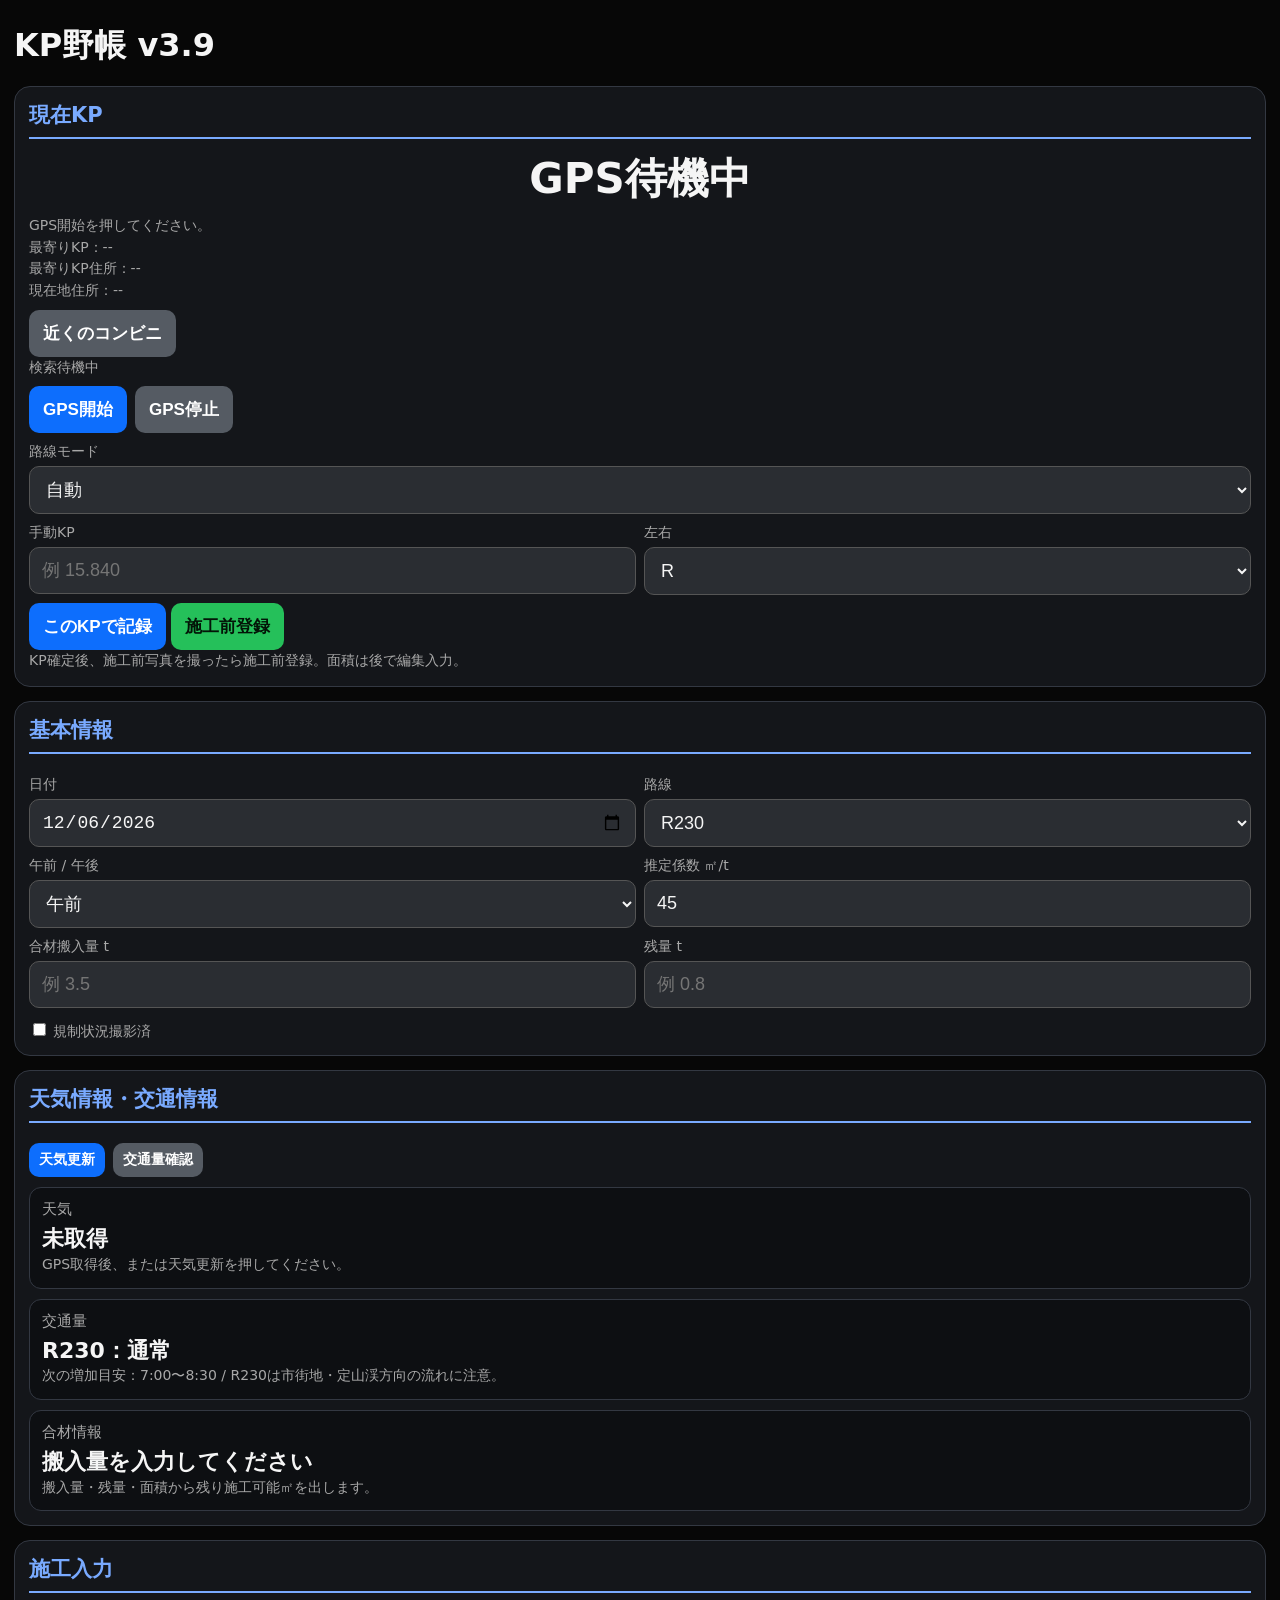
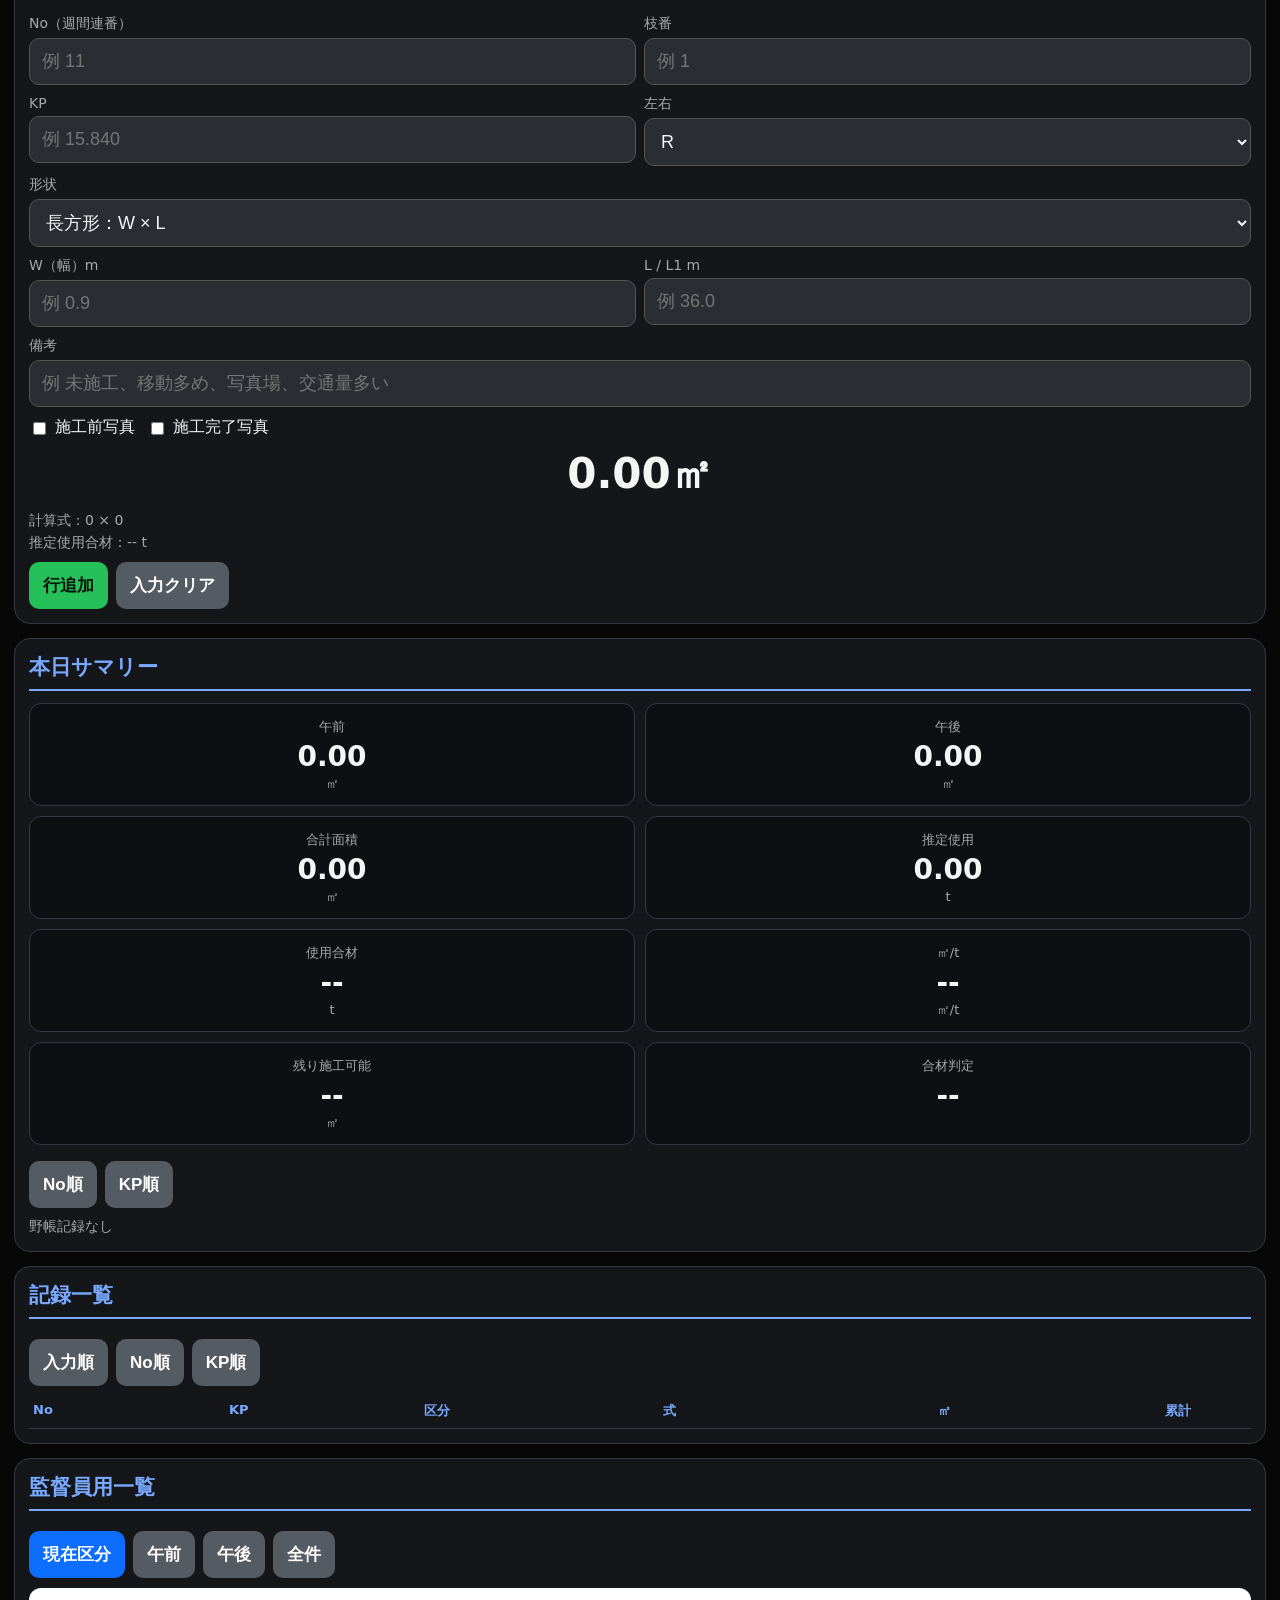
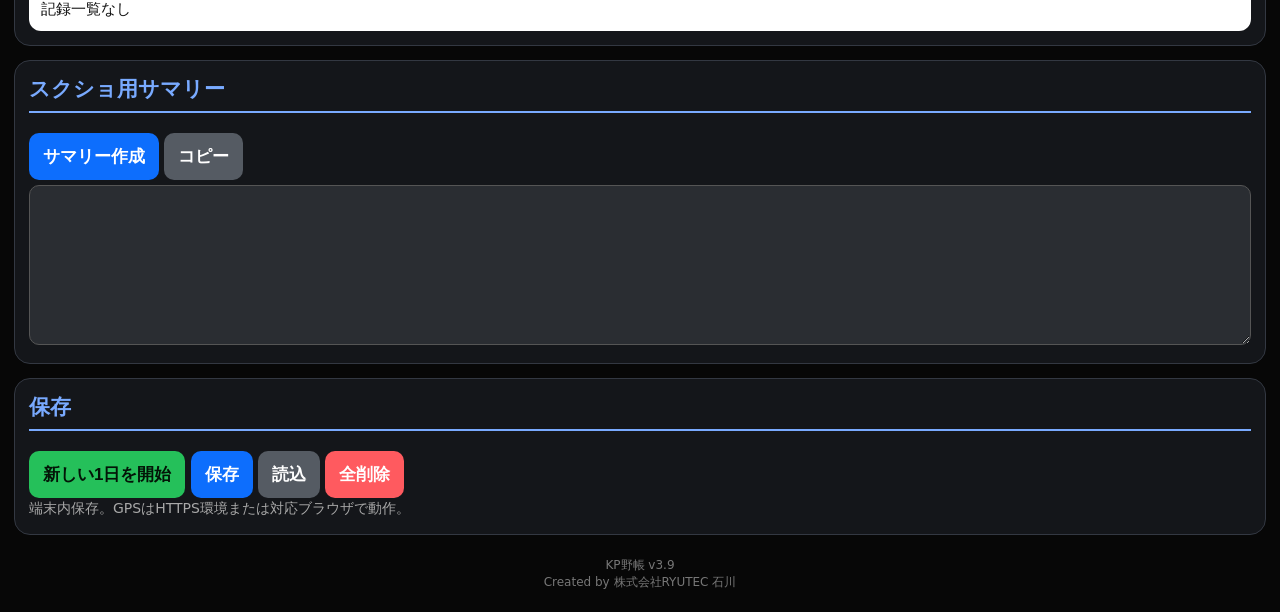
==== commit 68cd73a4: "Add v3.9 new day reset" ====
--- a/index.html
+++ b/index.html
@@ -240,7 +240,7 @@
 
 <div class="card">
   <h2>保存</h2>
-  <button class="btn-red" onclick="startNewDay()">新しい1日を開始</button>
+  <button class="btn-green" onclick="startNewDay()">新しい1日を開始</button>
   <button onclick="saveData()">保存</button>
   <button class="btn-gray" onclick="loadData()">読込</button>
   <button class="btn-red" onclick="resetData()">全削除</button>
@@ -981,7 +981,7 @@
   render();
   if(show)alert("読み込みました");
 }
-function maxNoFromItems(){
+function maxItemNo(){
   let max=null;
   items.forEach(it=>{
     const n=parseFloat(it.no);
@@ -992,9 +992,8 @@
 
 function startNewDay(){
   if(!confirm("現在の施工一覧と当日集計をリセットします。連番Noは引き継がれます。実行しますか？"))return;
-  const maxNo=maxNoFromItems();
+  const maxNo=maxItemNo();
   const currentNo=val("no");
-
   items=[];
   editIndex=null;
   setEditUi(false);
@@ -1002,14 +1001,9 @@
   document.getElementById("leftTon").value="";
   document.getElementById("regPhoto").checked=false;
   clearEntry(false);
+  document.getElementById("no").value=maxNo===null ? currentNo : String(maxNo+1);
   document.getElementById("branch").value="";
-  if(maxNo!==null){
-    document.getElementById("no").value=String(Math.floor(maxNo)+1);
-  }else{
-    document.getElementById("no").value=currentNo;
-  }
-  const summary=document.getElementById("summaryText");
-  if(summary)summary.value="";
+  document.getElementById("summaryText").value="";
   render();
   saveData(false);
 }
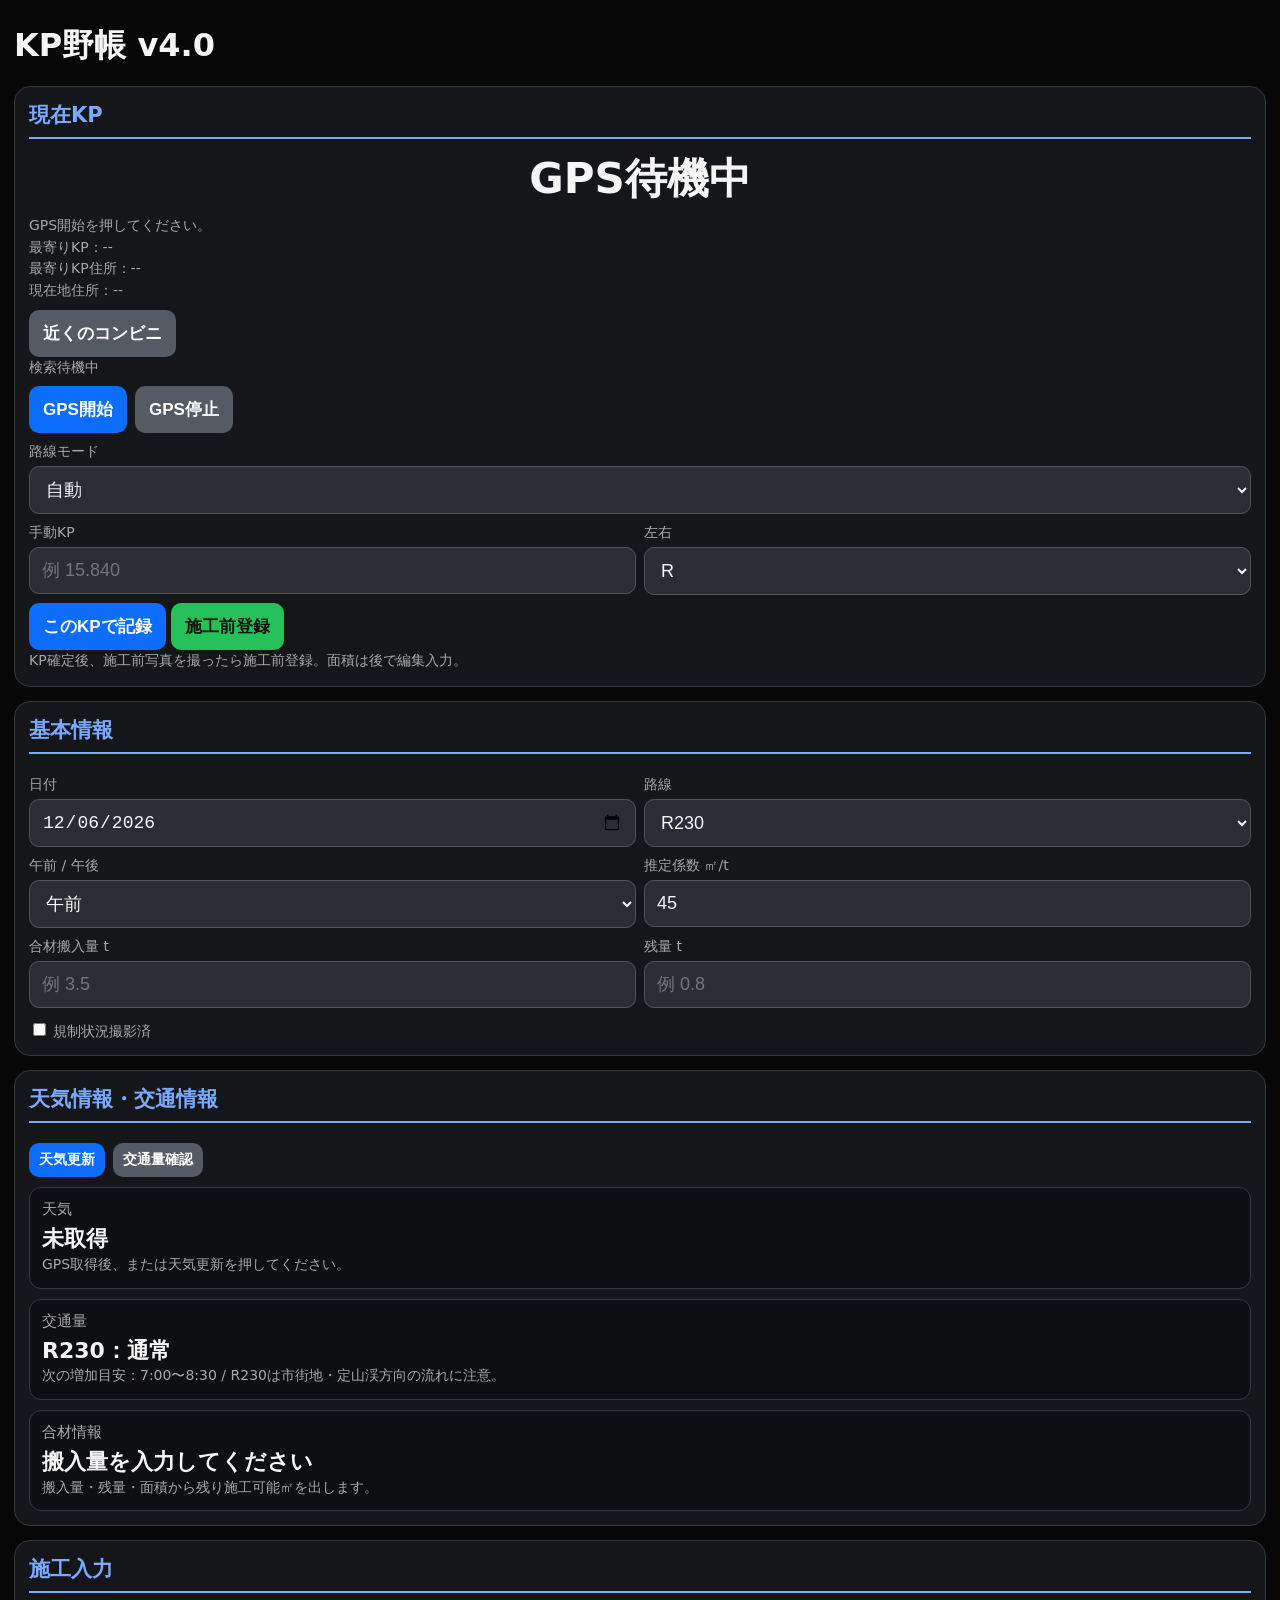
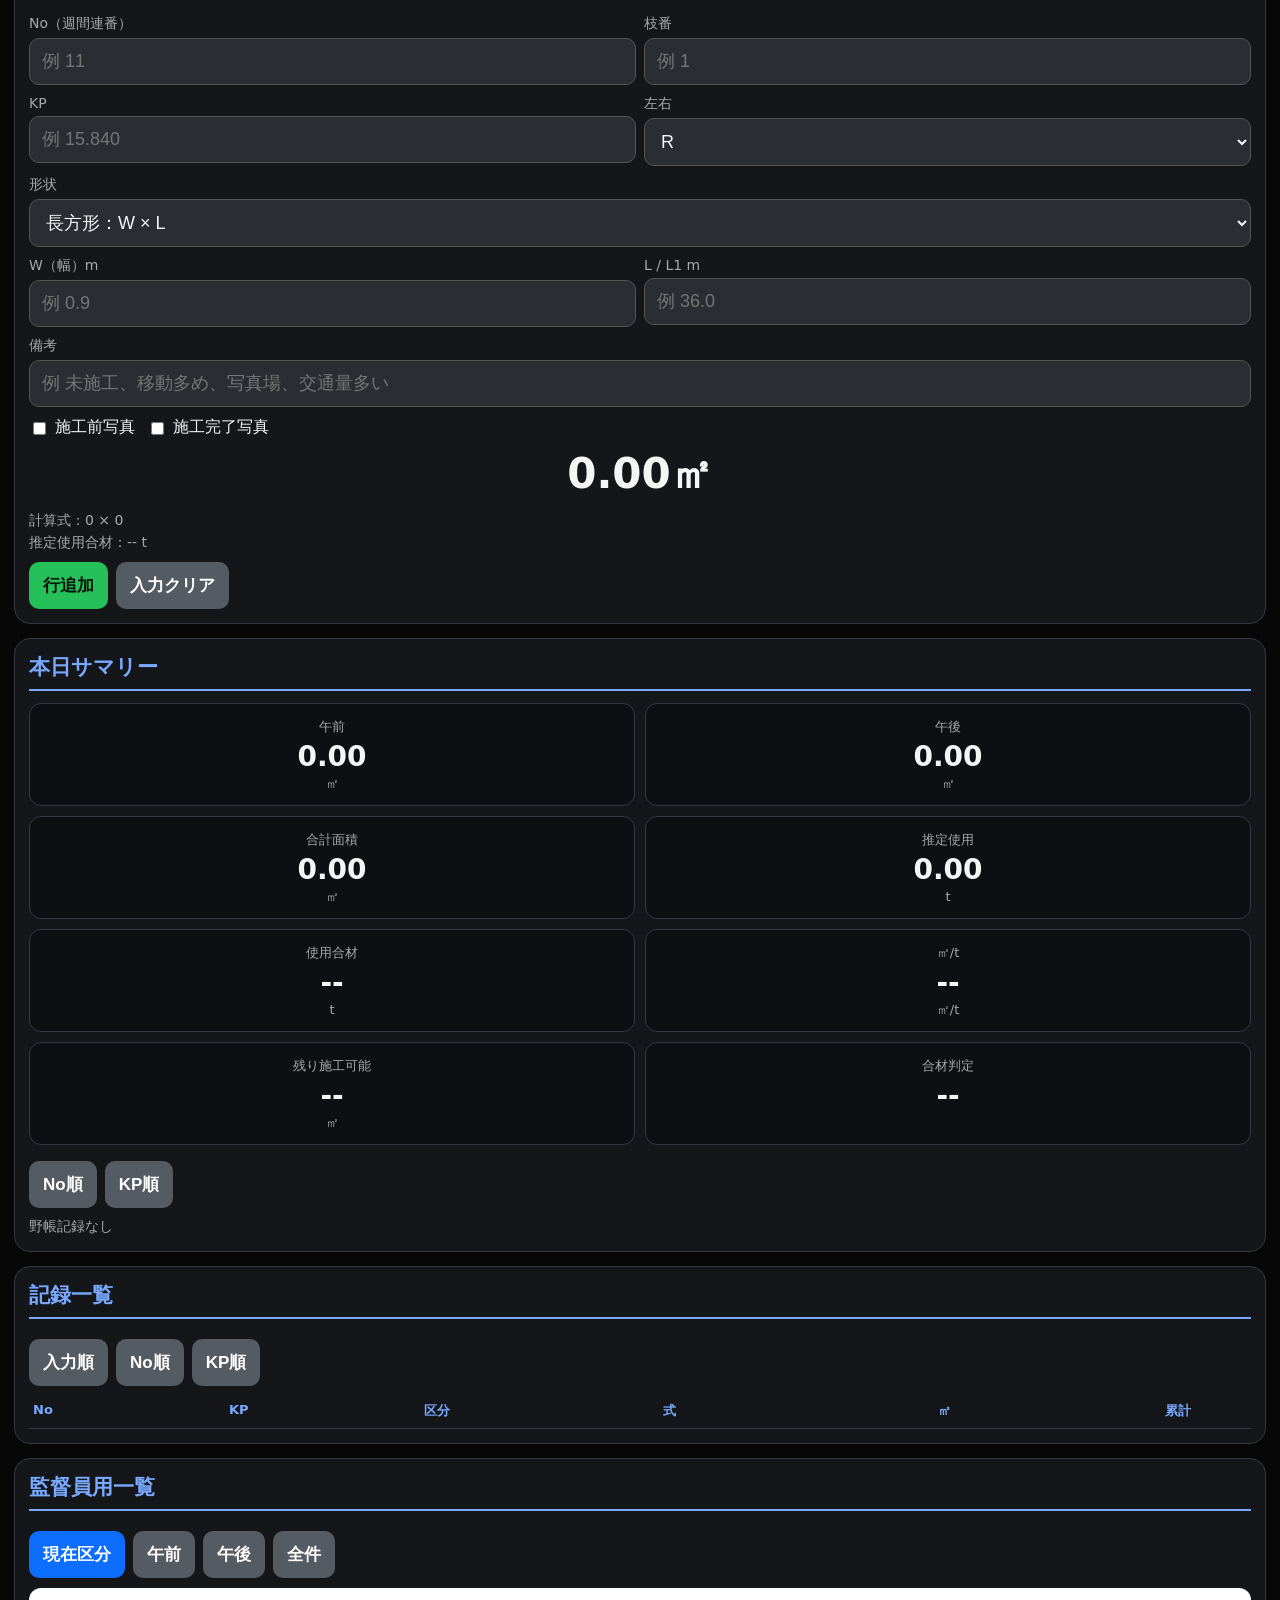
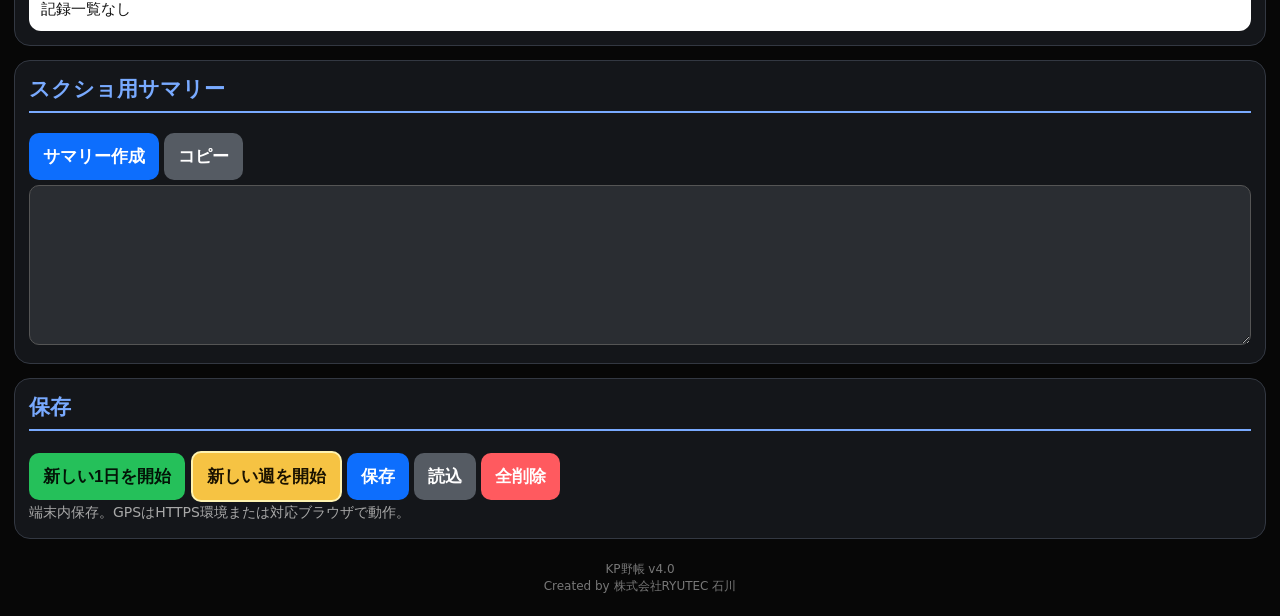
==== commit 3f837f95: "Add v4.0 new week reset" ====
--- a/index.html
+++ b/index.html
@@ -3,7 +3,7 @@
 <head>
 <meta charset="UTF-8">
 <meta name="viewport" content="width=device-width, initial-scale=1.0">
-<title>KP野帳 v3.9</title>
+<title>KP野帳 v4.0</title>
 <style>
 :root{
   --bg:#070707; --card:#14161a; --text:#f5f5f5; --muted:#a8a8a8;
@@ -18,7 +18,7 @@
 label{display:block;color:var(--muted);font-size:14px;margin-top:10px}
 input,select,textarea{width:100%;padding:12px;margin-top:5px;border-radius:10px;border:1px solid #555;background:#2a2d32;color:var(--text);font-size:18px}
 button{border:0;border-radius:10px;padding:12px 14px;font-size:17px;font-weight:700;color:#fff;background:#0d6efd;margin-top:8px}
-.btn-green{background:var(--green);color:#031407}.btn-red{background:var(--red)}.btn-gray{background:var(--gray)}
+.btn-green{background:var(--green);color:#031407}.btn-red{background:var(--red)}.btn-gray{background:var(--gray)}.btn-week{background:var(--warn);color:#1a1200;border:2px solid #fff3b0}
 .row{display:flex;gap:8px}.row>div{flex:1}
 .big{font-size:42px;font-weight:900;text-align:center;margin:8px 0}
 .sub{font-size:14px;color:var(--muted);line-height:1.55}
@@ -67,7 +67,7 @@
 </head>
 <body>
 
-<h1>KP野帳 v3.9</h1>
+<h1>KP野帳 v4.0</h1>
 
 <div class="card">
   <h2>現在KP</h2>
@@ -241,6 +241,7 @@
 <div class="card">
   <h2>保存</h2>
   <button class="btn-green" onclick="startNewDay()">新しい1日を開始</button>
+  <button class="btn-week" onclick="startNewWeek()">新しい週を開始</button>
   <button onclick="saveData()">保存</button>
   <button class="btn-gray" onclick="loadData()">読込</button>
   <button class="btn-red" onclick="resetData()">全削除</button>
@@ -248,7 +249,7 @@
 </div>
 
 <div class="credit">
-  KP野帳 v3.9<br>
+  KP野帳 v4.0<br>
   Created by 株式会社RYUTEC 石川
 </div>
 
@@ -990,10 +991,7 @@
   return max;
 }
 
-function startNewDay(){
-  if(!confirm("現在の施工一覧と当日集計をリセットします。連番Noは引き継がれます。実行しますか？"))return;
-  const maxNo=maxItemNo();
-  const currentNo=val("no");
+function resetDailyWork(nextNoValue){
   items=[];
   editIndex=null;
   setEditUi(false);
@@ -1001,11 +999,23 @@
   document.getElementById("leftTon").value="";
   document.getElementById("regPhoto").checked=false;
   clearEntry(false);
-  document.getElementById("no").value=maxNo===null ? currentNo : String(maxNo+1);
+  document.getElementById("no").value=String(nextNoValue);
   document.getElementById("branch").value="";
   document.getElementById("summaryText").value="";
   render();
   saveData(false);
+}
+
+function startNewDay(){
+  if(!confirm("現在の施工一覧と当日集計をリセットします。連番Noは引き継がれます。実行しますか？"))return;
+  const maxNo=maxItemNo();
+  const currentNo=val("no");
+  resetDailyWork(maxNo===null ? currentNo : maxNo+1);
+}
+
+function startNewWeek(){
+  if(!confirm("現在の施工一覧と当日集計をリセットし、連番Noを1に戻します。新しい週を開始しますか？"))return;
+  resetDailyWork(1);
 }
 
 function resetData(){
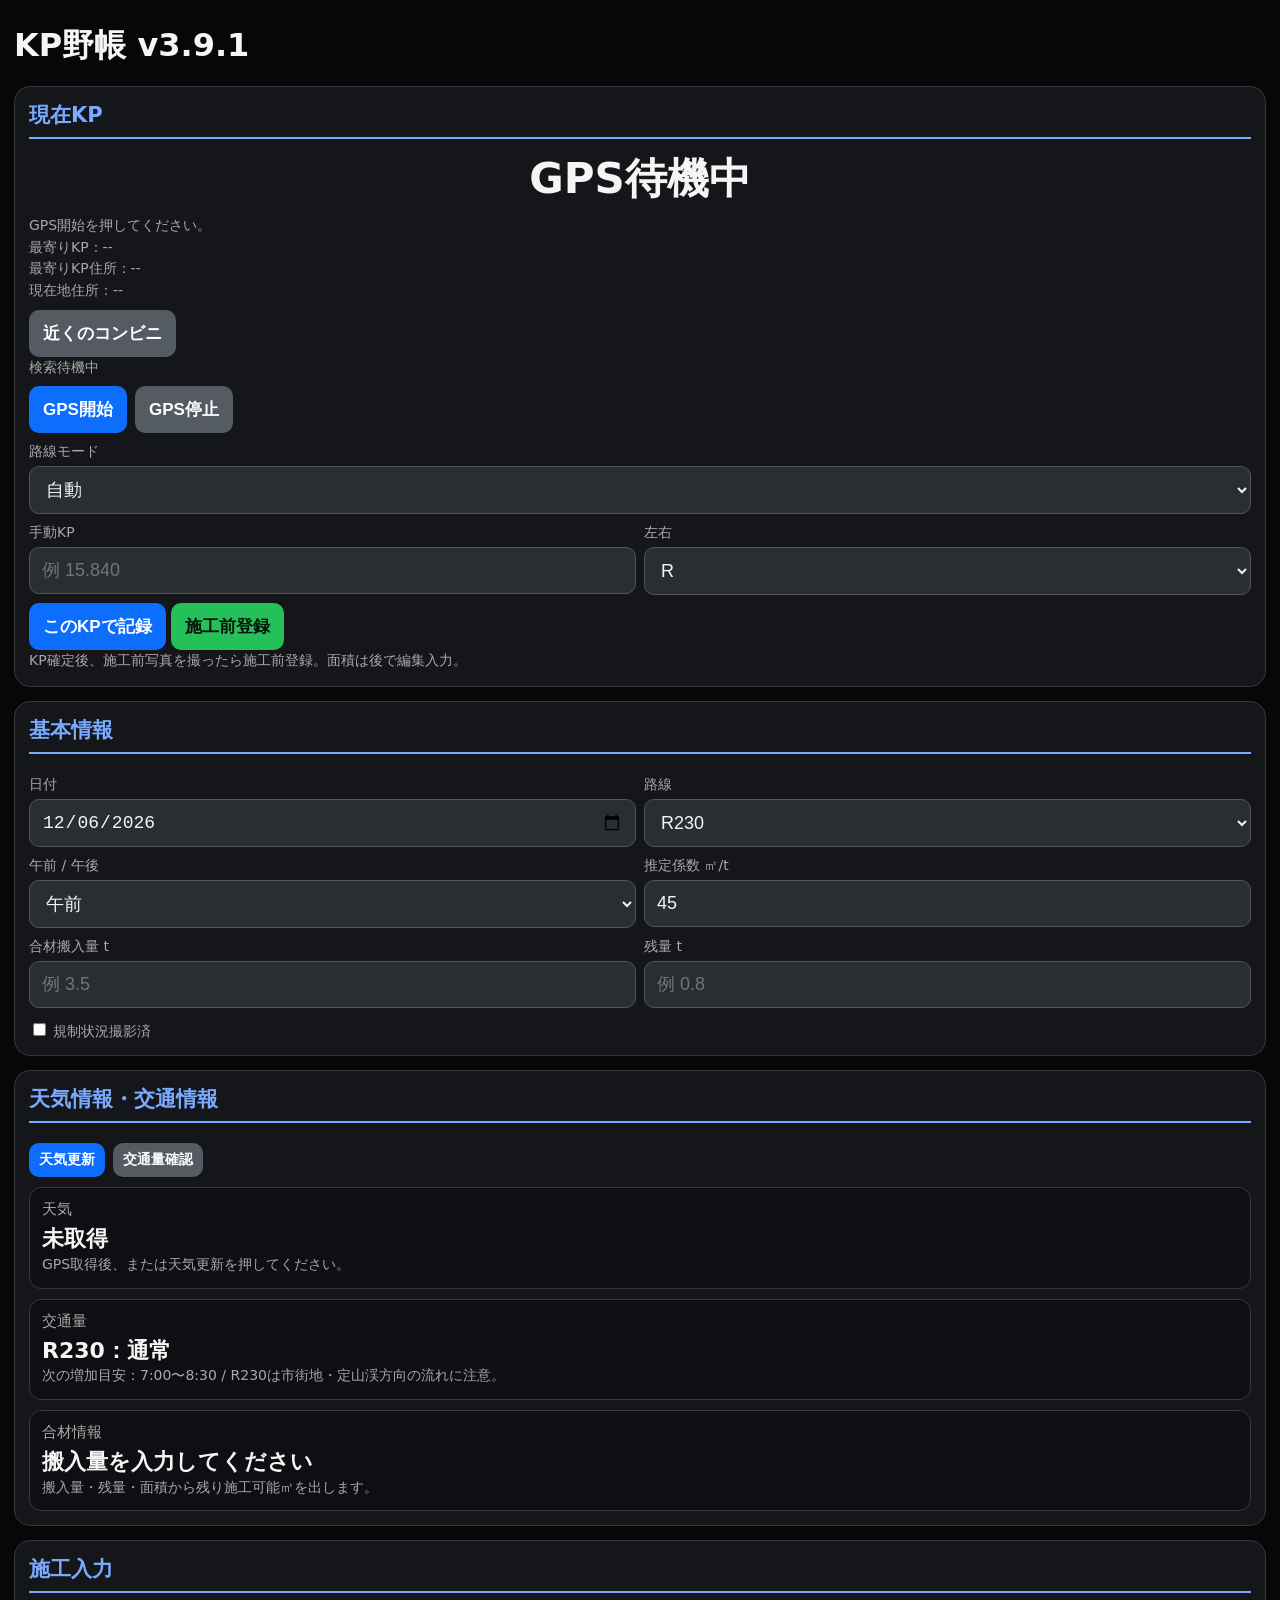
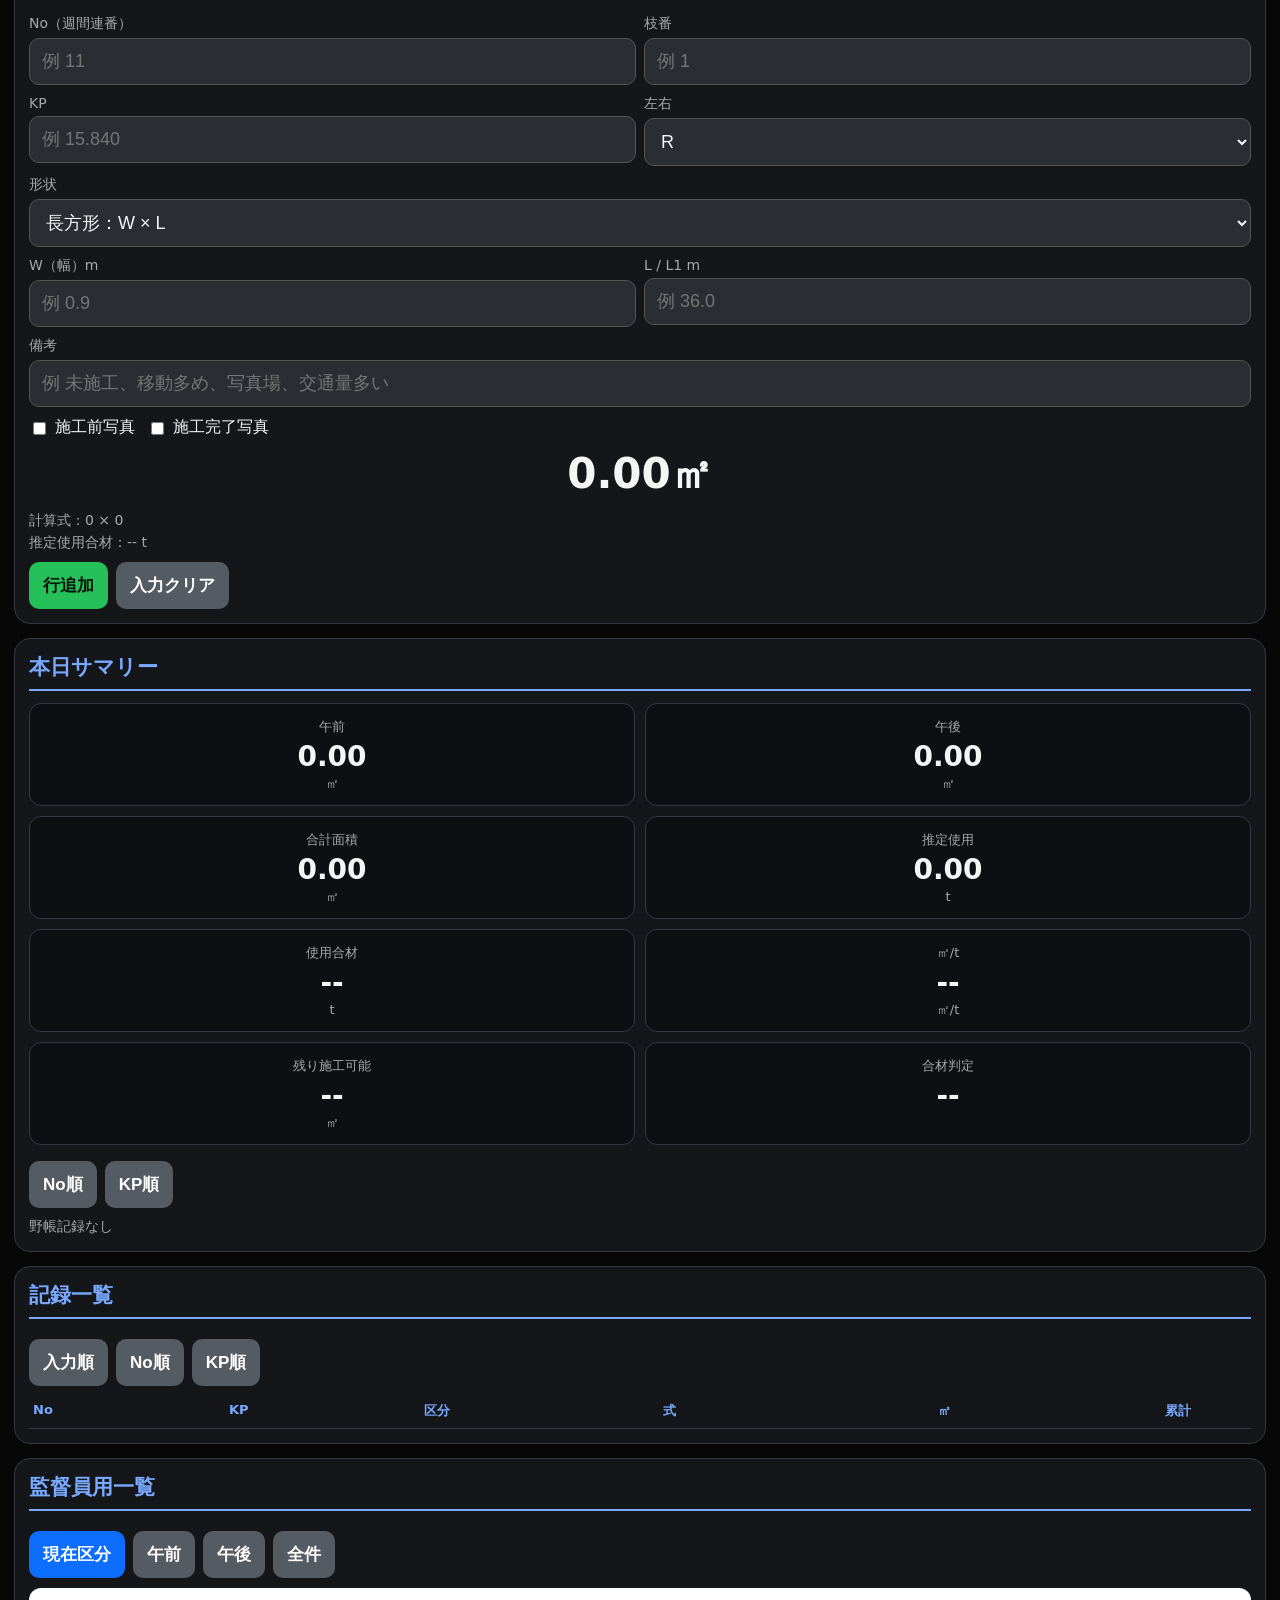
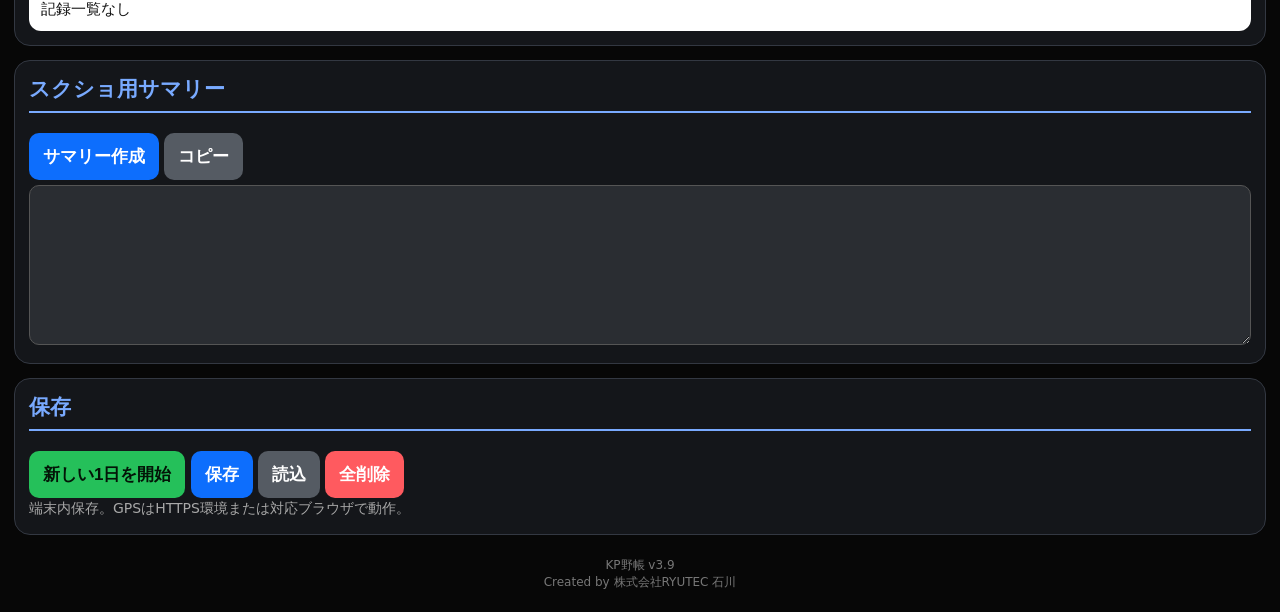
==== commit c52d8ba4: "Fail closed when GPS is outside registered routes" ====
--- a/index.html
+++ b/index.html
@@ -3,7 +3,7 @@
 <head>
 <meta charset="UTF-8">
 <meta name="viewport" content="width=device-width, initial-scale=1.0">
-<title>KP野帳 v4.0</title>
+<title>KP野帳 v3.9.1</title>
 <style>
 :root{
   --bg:#070707; --card:#14161a; --text:#f5f5f5; --muted:#a8a8a8;
@@ -18,7 +18,7 @@
 label{display:block;color:var(--muted);font-size:14px;margin-top:10px}
 input,select,textarea{width:100%;padding:12px;margin-top:5px;border-radius:10px;border:1px solid #555;background:#2a2d32;color:var(--text);font-size:18px}
 button{border:0;border-radius:10px;padding:12px 14px;font-size:17px;font-weight:700;color:#fff;background:#0d6efd;margin-top:8px}
-.btn-green{background:var(--green);color:#031407}.btn-red{background:var(--red)}.btn-gray{background:var(--gray)}.btn-week{background:var(--warn);color:#1a1200;border:2px solid #fff3b0}
+.btn-green{background:var(--green);color:#031407}.btn-red{background:var(--red)}.btn-gray{background:var(--gray)}
 .row{display:flex;gap:8px}.row>div{flex:1}
 .big{font-size:42px;font-weight:900;text-align:center;margin:8px 0}
 .sub{font-size:14px;color:var(--muted);line-height:1.55}
@@ -67,7 +67,7 @@
 </head>
 <body>
 
-<h1>KP野帳 v4.0</h1>
+<h1>KP野帳 v3.9.1</h1>
 
 <div class="card">
   <h2>現在KP</h2>
@@ -241,7 +241,6 @@
 <div class="card">
   <h2>保存</h2>
   <button class="btn-green" onclick="startNewDay()">新しい1日を開始</button>
-  <button class="btn-week" onclick="startNewWeek()">新しい週を開始</button>
   <button onclick="saveData()">保存</button>
   <button class="btn-gray" onclick="loadData()">読込</button>
   <button class="btn-red" onclick="resetData()">全削除</button>
@@ -249,7 +248,7 @@
 </div>
 
 <div class="credit">
-  KP野帳 v4.0<br>
+  KP野帳 v3.9<br>
   Created by 株式会社RYUTEC 石川
 </div>
 
@@ -265,6 +264,10 @@
 let editIndex=null;
 let watchId=null;
 let latestGpsResult=null;
+// GPSが登録路線から離れすぎている時は、最寄り路線を「正解」として採用しない。
+// 30m超は注意、200m超は対象路線外として自動KPを止める。閾値は実地データで後から調整する。
+const ROUTE_WARN_DISTANCE_M=30;
+const ROUTE_MAX_DISTANCE_M=200;
 
 function init(){
   document.getElementById("date").valueAsDate=new Date();
@@ -385,9 +388,29 @@
   }
 
   if(res){
-    latestGpsResult=res;
     const sroute=shortRouteName(res.route);
     const distM=Math.round(res.dist);
+
+    // 「最寄り」は「その路線上にいる」という意味ではない。
+    // 登録路線から200mを超えたら自動KPを採用せず、手動入力だけを残す。
+    if(distM>ROUTE_MAX_DISTANCE_M){
+      latestGpsResult=null;
+      document.getElementById("currentKp").innerText="対象路線外";
+      document.getElementById("currentKpInput").value="";
+      document.getElementById("gpsInfo").innerText="登録路線まで "+distM+"m / GPS精度 "+acc+"m / "+new Date().toLocaleTimeString();
+      document.getElementById("nearestInfo").innerText="最寄り登録路線："+sroute+" / 約"+distM+"m";
+      document.getElementById("nearestAddr").innerText="最寄りKP住所：--";
+      document.getElementById("gpsWarn").style.display="block";
+      document.getElementById("gpsWarn").innerText="対象路線外：登録路線から "+distM+"m 離れています。KPは自動入力しません。";
+      const now=Date.now();
+      if(!window.lastReverseAt || now-window.lastReverseAt>30000){
+        window.lastReverseAt=now;
+        reverseGeocode(lat,lon,"currentAddr");
+      }
+      return;
+    }
+
+    latestGpsResult=res;
     const kpText=sroute+" KP"+formatKP(res.kp);
 
     document.getElementById("currentKp").innerText=kpText;
@@ -406,7 +429,7 @@
       reverseGeocode(lat,lon,"currentAddr");
     }
 
-    if(distM>30){
+    if(distM>ROUTE_WARN_DISTANCE_M){
       document.getElementById("gpsWarn").style.display="block";
       document.getElementById("gpsWarn").innerText="注意：路線まで "+distM+"m。路線外またはGPS誤差の可能性あり。";
     }else{
@@ -991,7 +1014,10 @@
   return max;
 }
 
-function resetDailyWork(nextNoValue){
+function startNewDay(){
+  if(!confirm("現在の施工一覧と当日集計をリセットします。連番Noは引き継がれます。実行しますか？"))return;
+  const maxNo=maxItemNo();
+  const currentNo=val("no");
   items=[];
   editIndex=null;
   setEditUi(false);
@@ -999,23 +1025,11 @@
   document.getElementById("leftTon").value="";
   document.getElementById("regPhoto").checked=false;
   clearEntry(false);
-  document.getElementById("no").value=String(nextNoValue);
+  document.getElementById("no").value=maxNo===null ? currentNo : String(maxNo+1);
   document.getElementById("branch").value="";
   document.getElementById("summaryText").value="";
   render();
   saveData(false);
-}
-
-function startNewDay(){
-  if(!confirm("現在の施工一覧と当日集計をリセットします。連番Noは引き継がれます。実行しますか？"))return;
-  const maxNo=maxItemNo();
-  const currentNo=val("no");
-  resetDailyWork(maxNo===null ? currentNo : maxNo+1);
-}
-
-function startNewWeek(){
-  if(!confirm("現在の施工一覧と当日集計をリセットし、連番Noを1に戻します。新しい週を開始しますか？"))return;
-  resetDailyWork(1);
 }
 
 function resetData(){
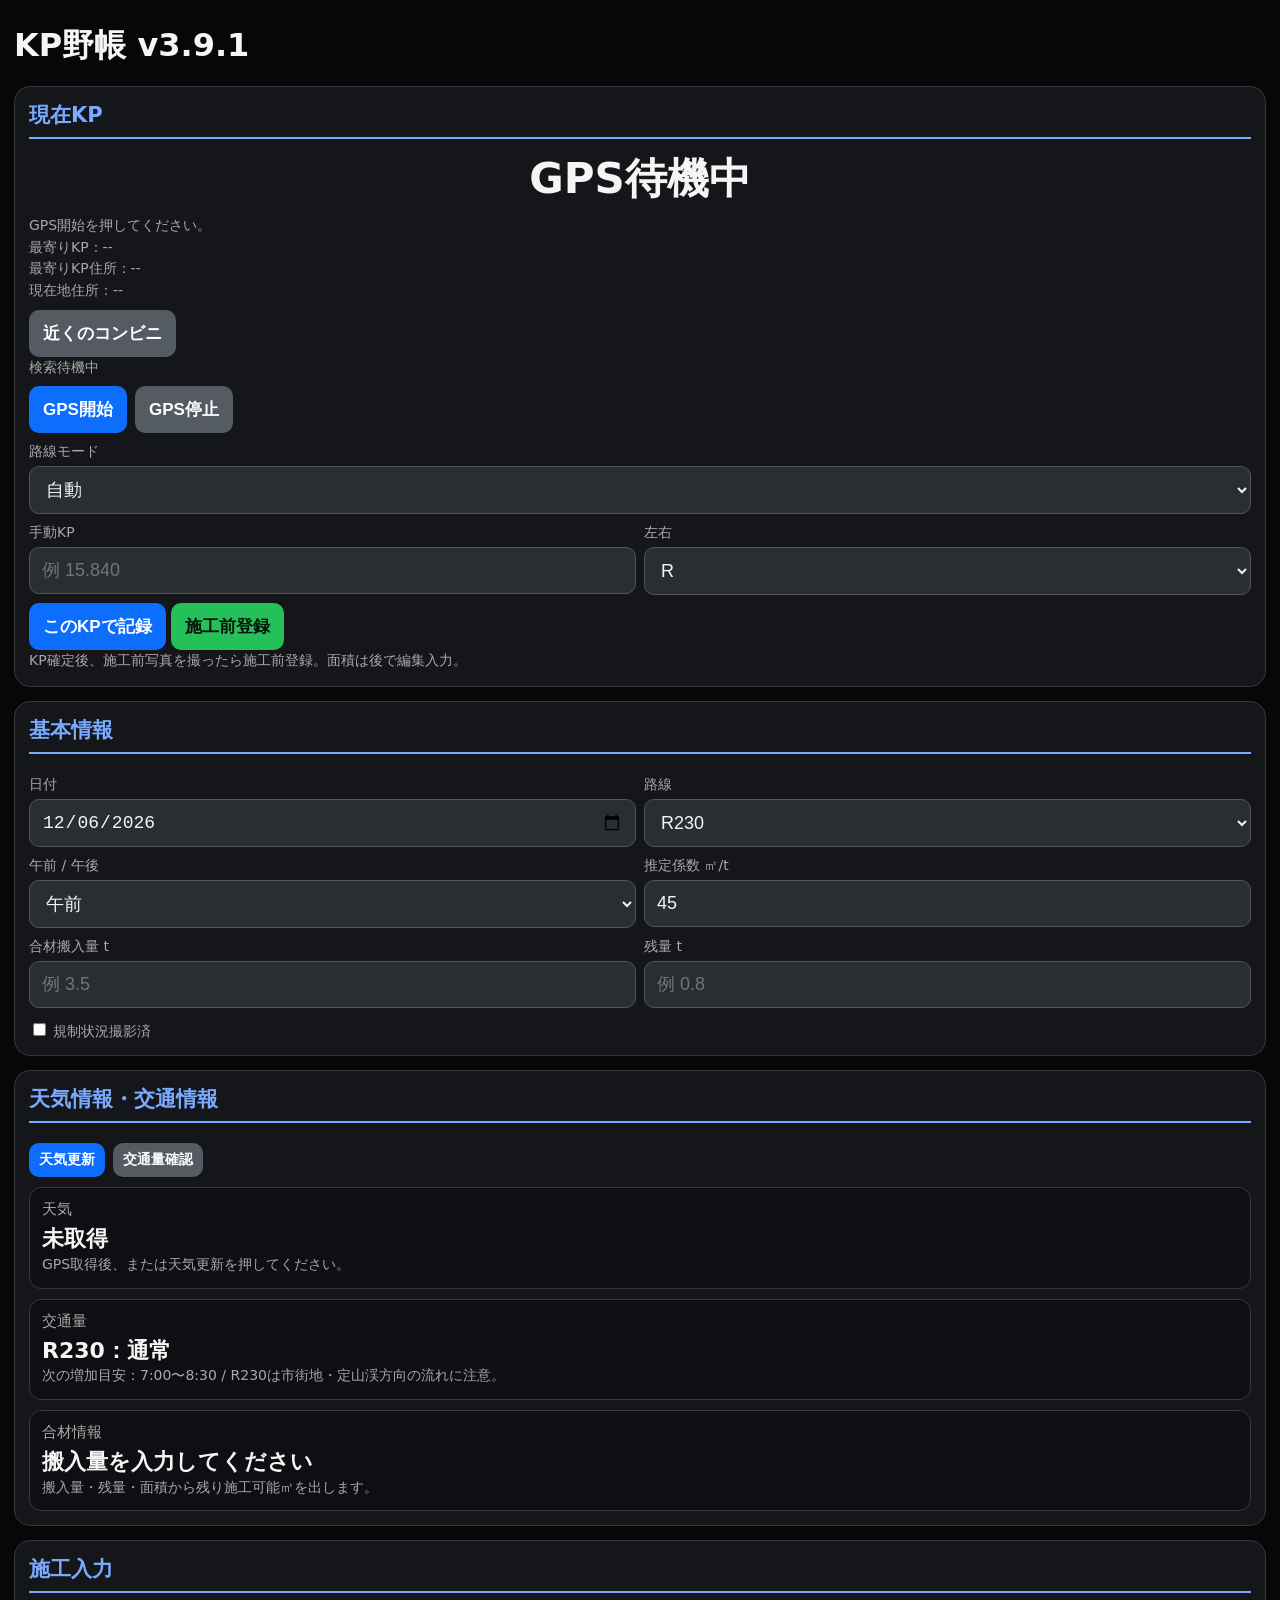
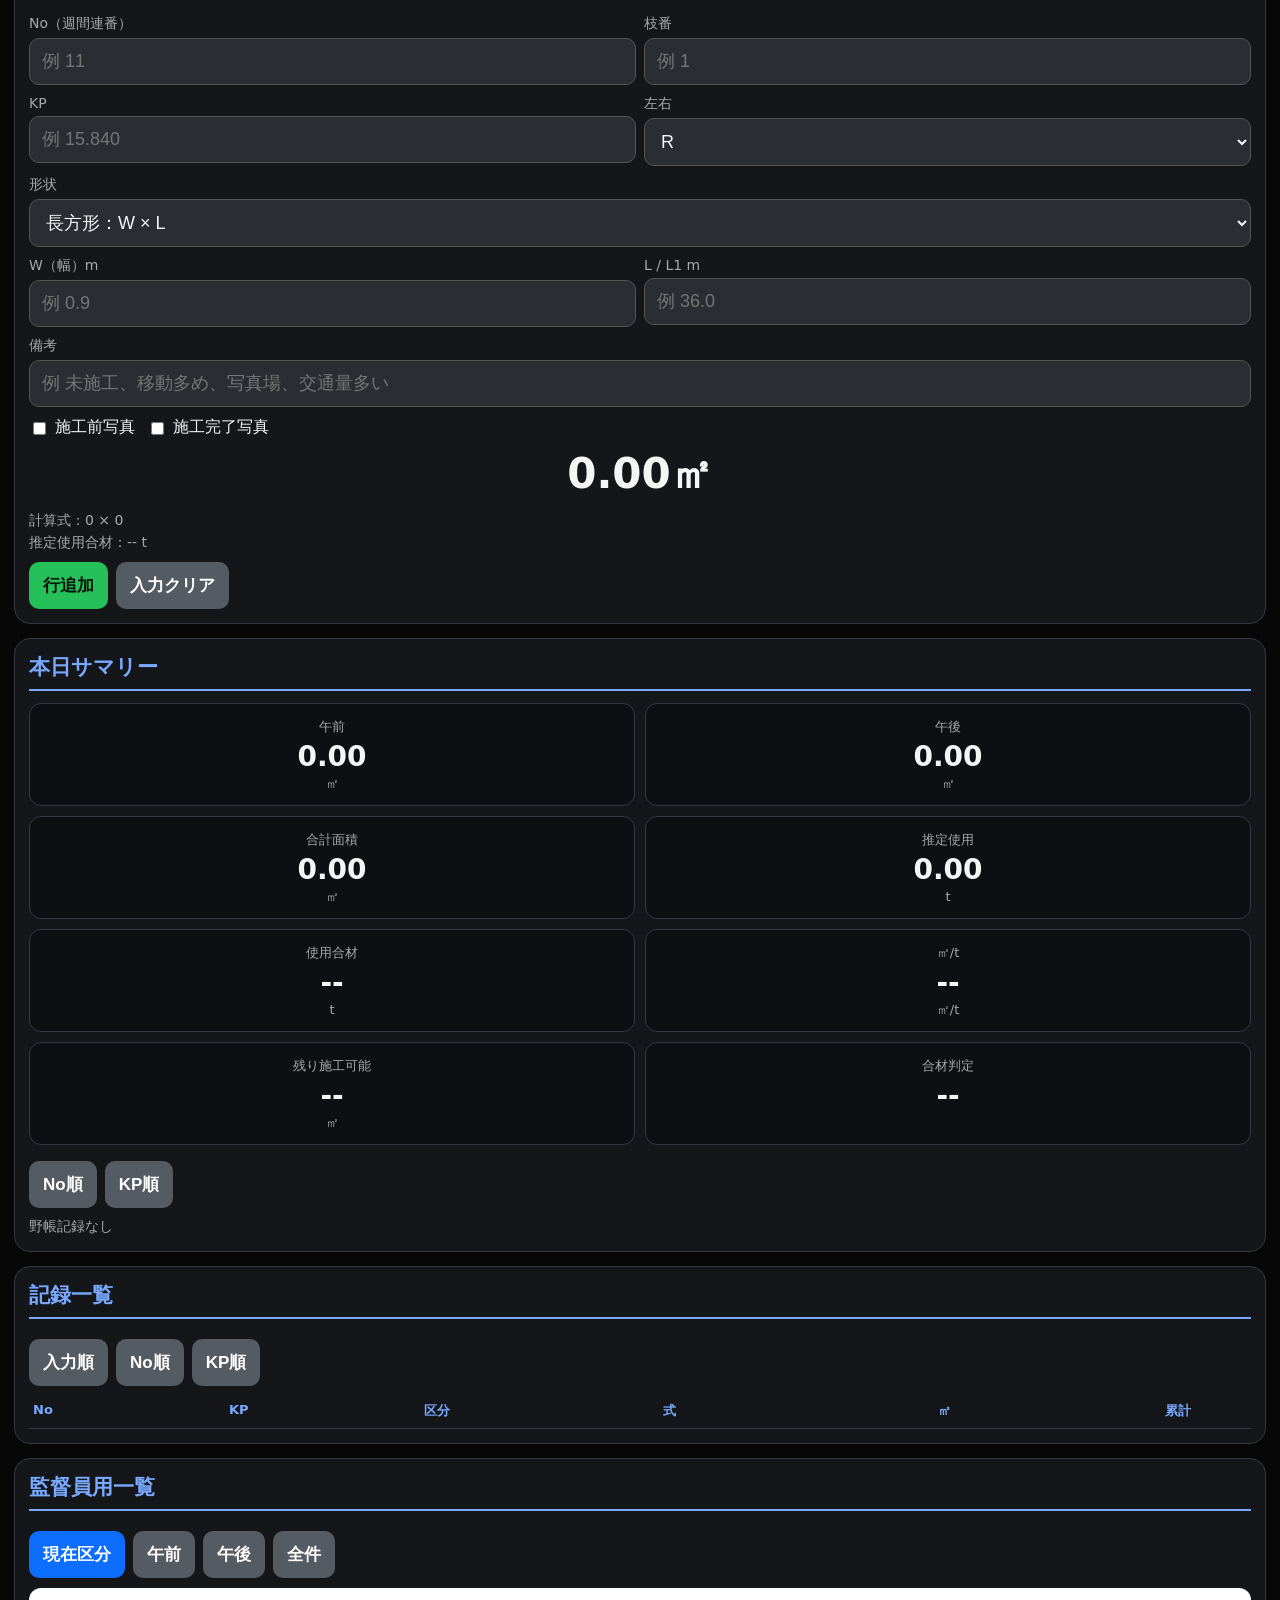
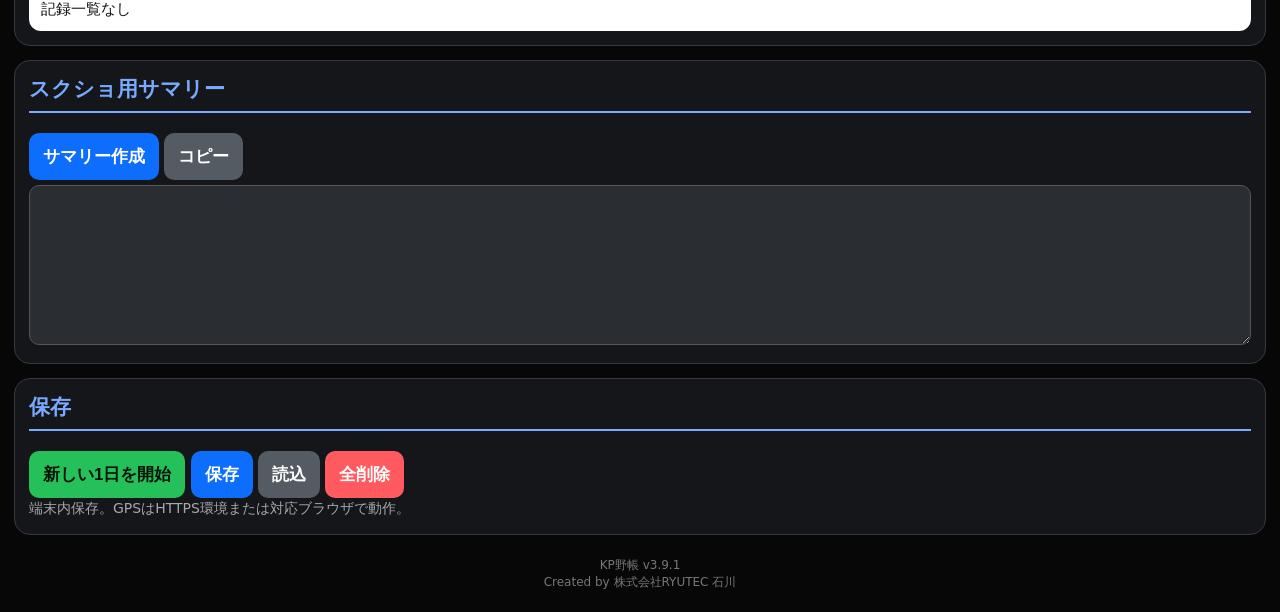
==== commit e7a02693: "Finalize v3.9.1 route guard labels" ====
--- a/index.html
+++ b/index.html
@@ -248,7 +248,7 @@
 </div>
 
 <div class="credit">
-  KP野帳 v3.9<br>
+  KP野帳 v3.9.1<br>
   Created by 株式会社RYUTEC 石川
 </div>
 
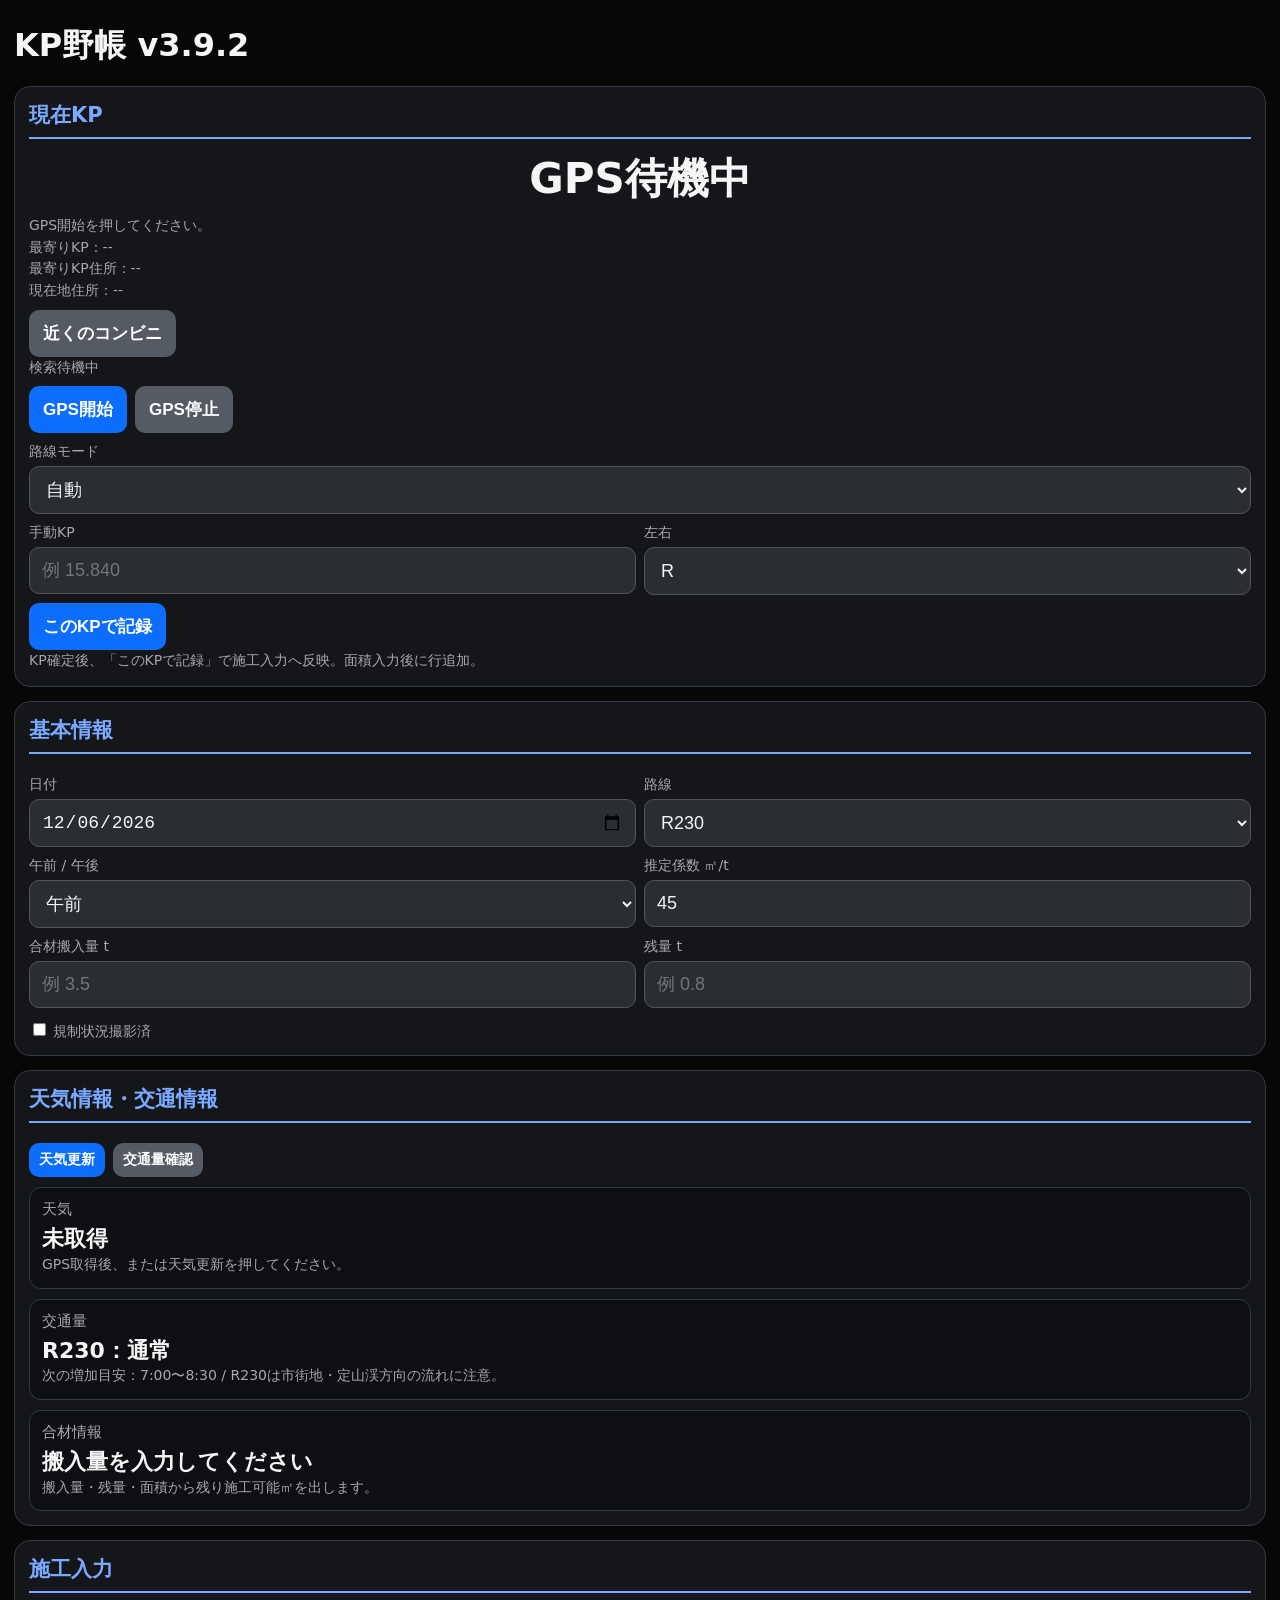
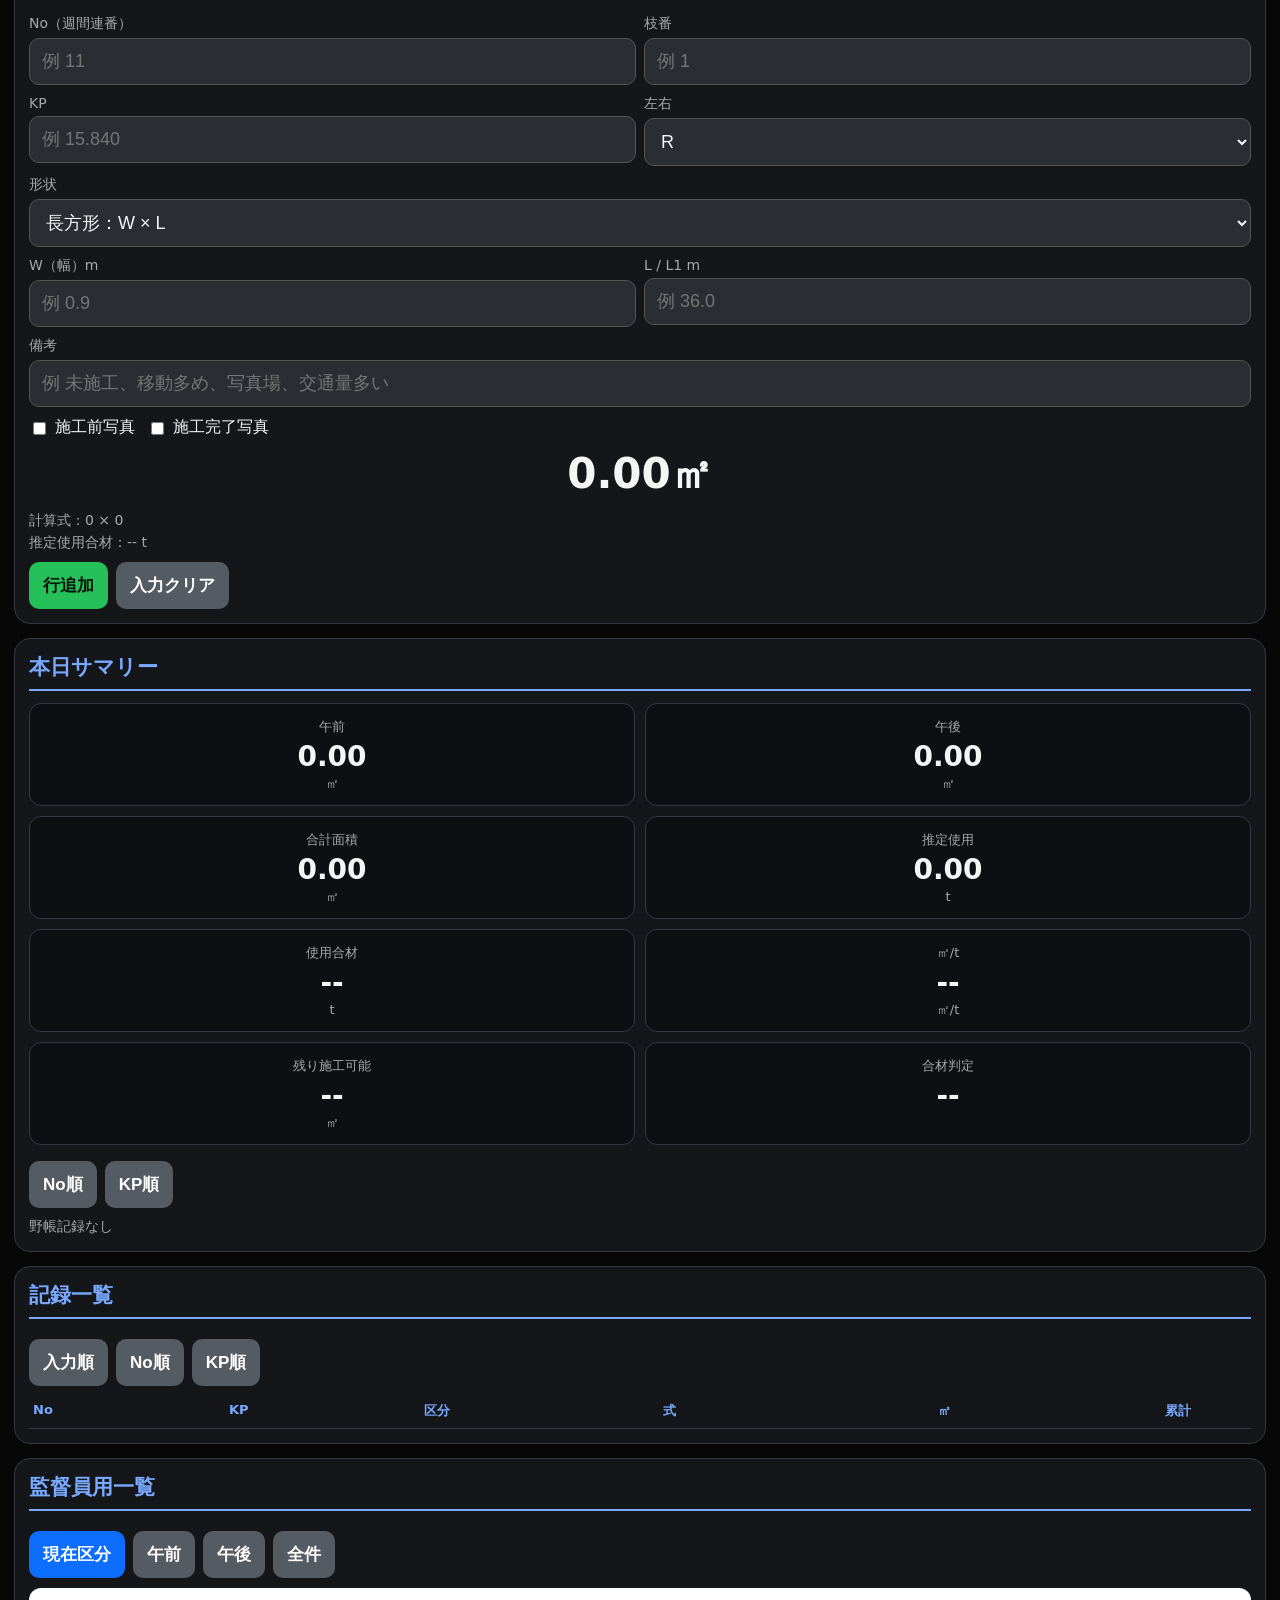
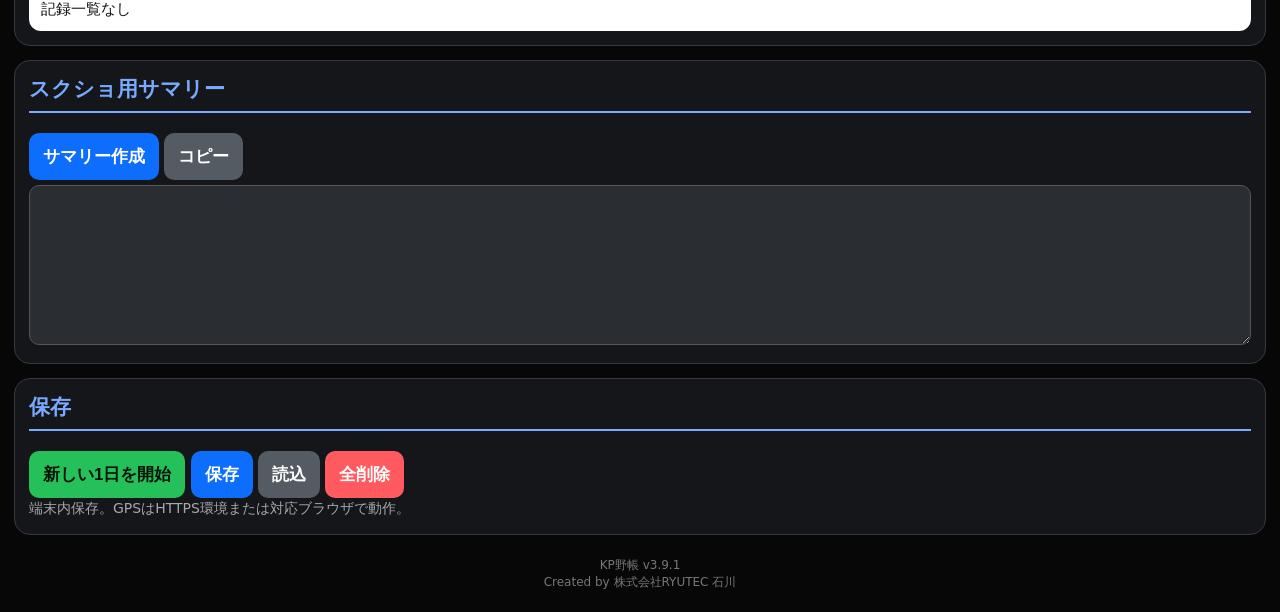
==== commit ac79e33e: "fix: remove accidental pre-work auto-entry path" ====
--- a/index.html
+++ b/index.html
@@ -3,7 +3,7 @@
 <head>
 <meta charset="UTF-8">
 <meta name="viewport" content="width=device-width, initial-scale=1.0">
-<title>KP野帳 v3.9.1</title>
+<title>KP野帳 v3.9.2</title>
 <style>
 :root{
   --bg:#070707; --card:#14161a; --text:#f5f5f5; --muted:#a8a8a8;
@@ -67,7 +67,7 @@
 </head>
 <body>
 
-<h1>KP野帳 v3.9.1</h1>
+<h1>KP野帳 v3.9.2</h1>
 
 <div class="card">
   <h2>現在KP</h2>
@@ -93,8 +93,7 @@
     <div><label>左右</label><select id="currentSide"><option>R</option><option>L</option><option>中央</option><option>-</option></select></div>
   </div>
   <button onclick="useCurrentKp()">このKPで記録</button>
-  <button class="btn-green" onclick="startWorkRecord()">施工前登録</button>
-  <div class="sub">KP確定後、施工前写真を撮ったら施工前登録。面積は後で編集入力。</div>
+  <div class="sub">KP確定後、「このKPで記録」で施工入力へ反映。面積入力後に行追加。</div>
 </div>
 
 <div class="card">
@@ -565,24 +564,6 @@
   const cur=parseFloat(val("no"));
   if(Number.isFinite(cur) && cur>max)max=cur-1;
   return String(Math.floor(max)+1);
-}
-
-function startWorkRecord(){
-  useCurrentKp();
-  const kp=val("kp");
-  if(!kp){alert("先にKPを確定してください。");return}
-  const record={
-    date:val("date"), route:val("route"), session:val("session"),
-    no:nextNo(), branch:"", kp:kp, side:val("side"),
-    shape:"manual", w:"", l1:"", l2:"", manualArea:"",
-    formula:"未計測", area:0, memo:"施工前登録",
-    photoBefore:true, photoAfter:false, started:true,
-    order:Date.now()+Math.random()
-  };
-  items.push(record);
-  document.getElementById("no").value=String((parseFloat(record.no)||0)+1);
-  render();
-  saveData(false);
 }
 
 function addItem(){
